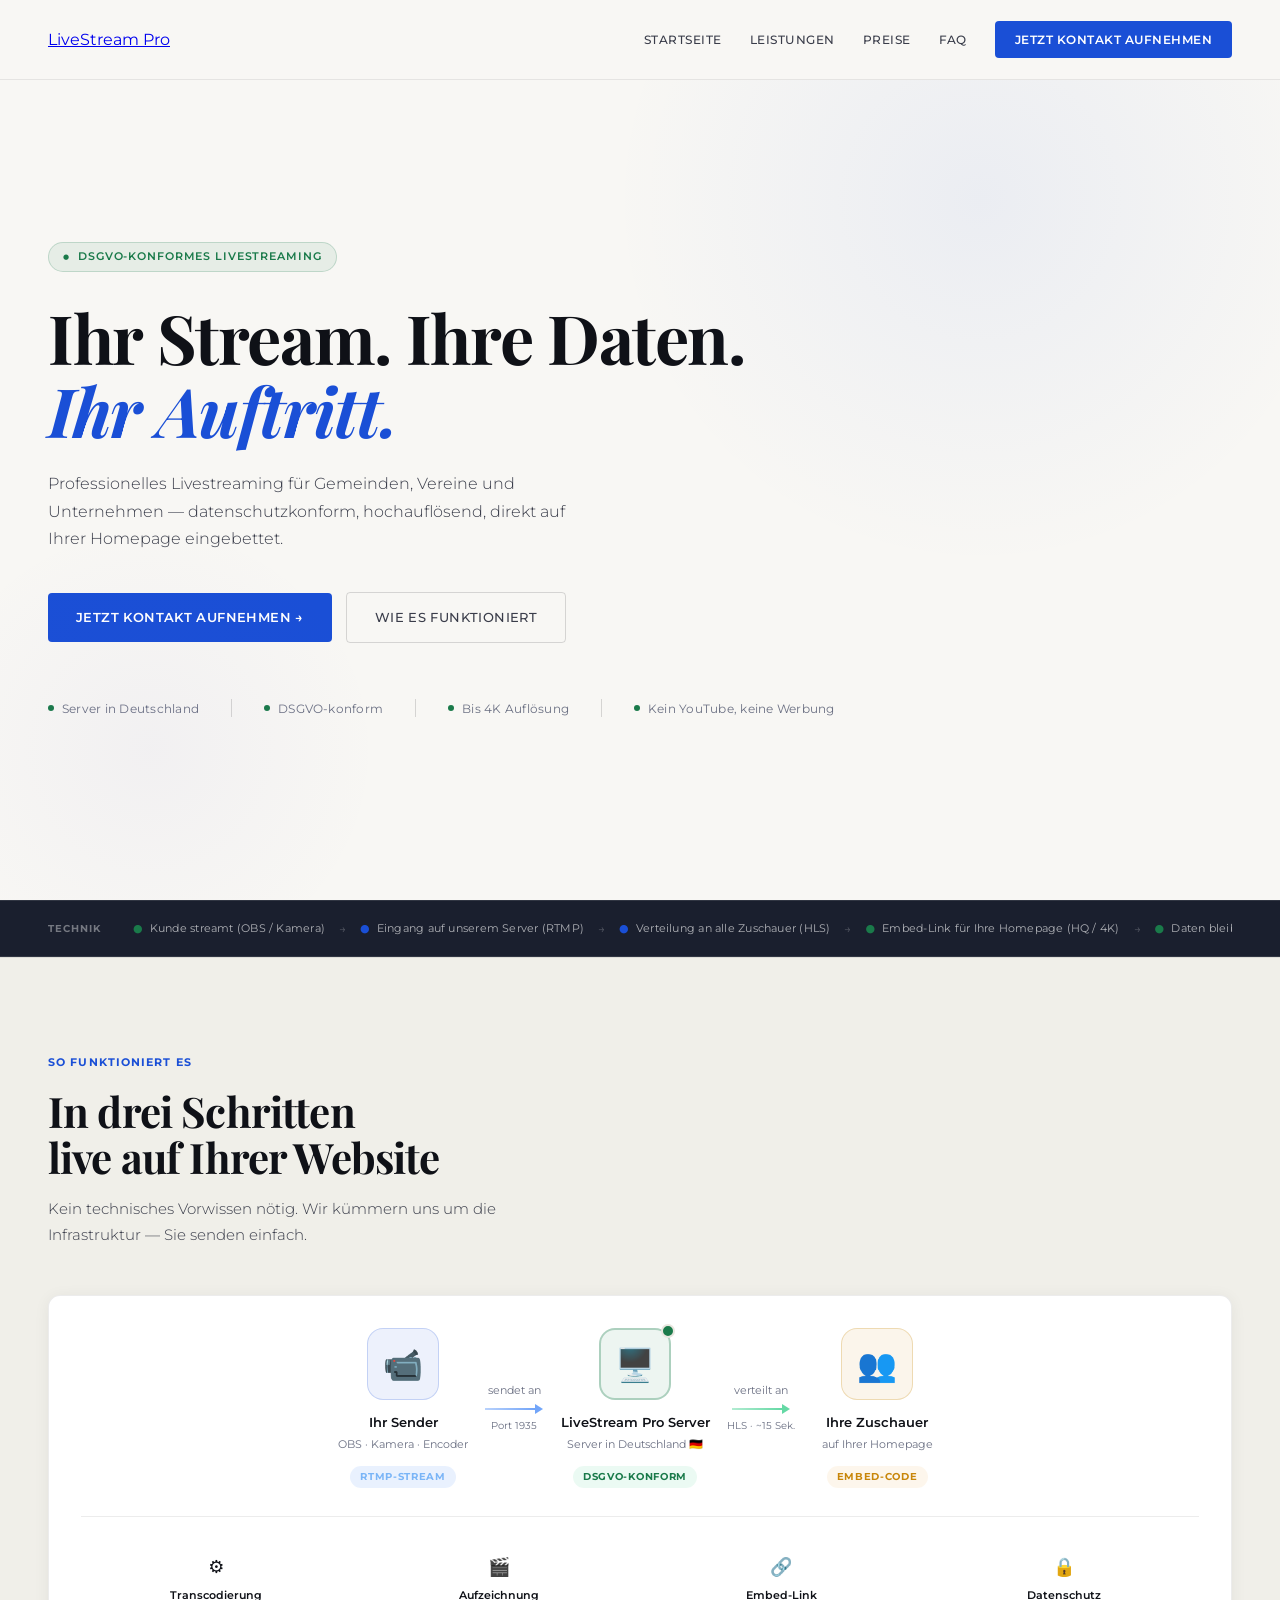
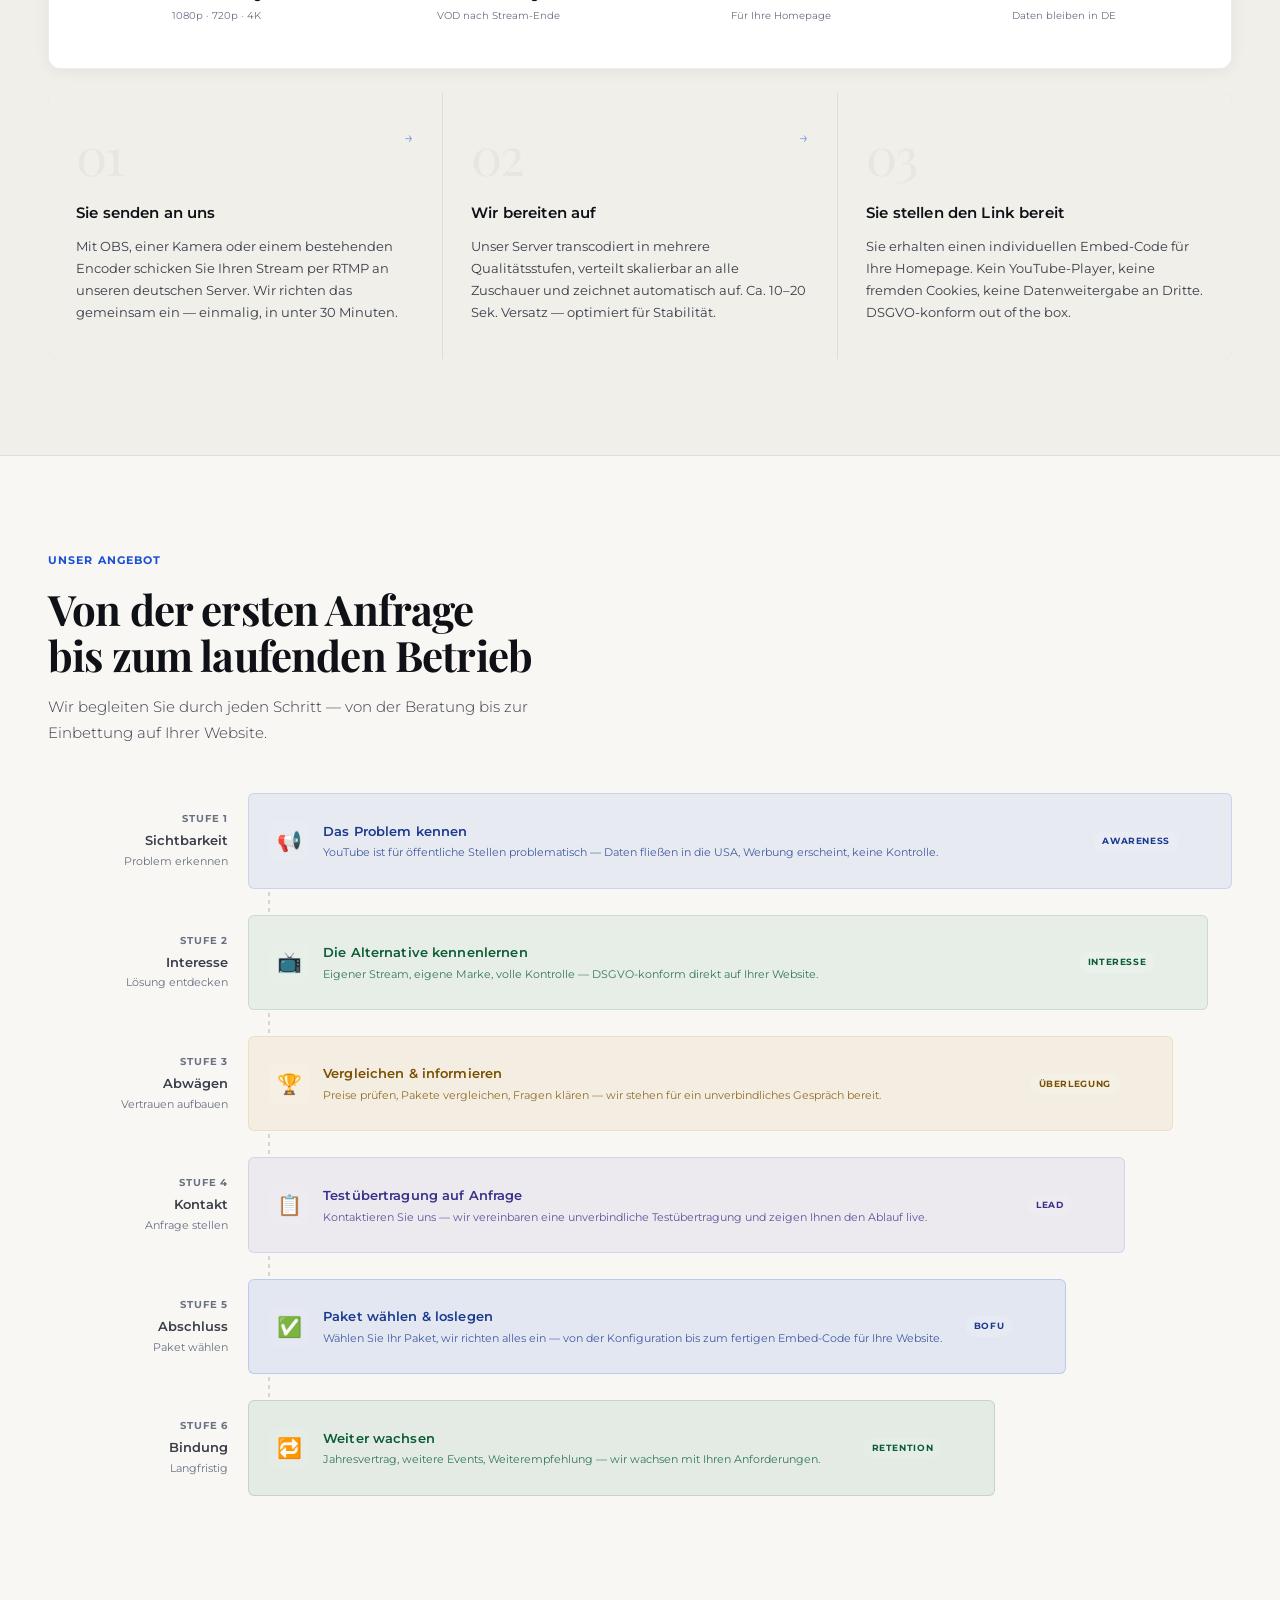
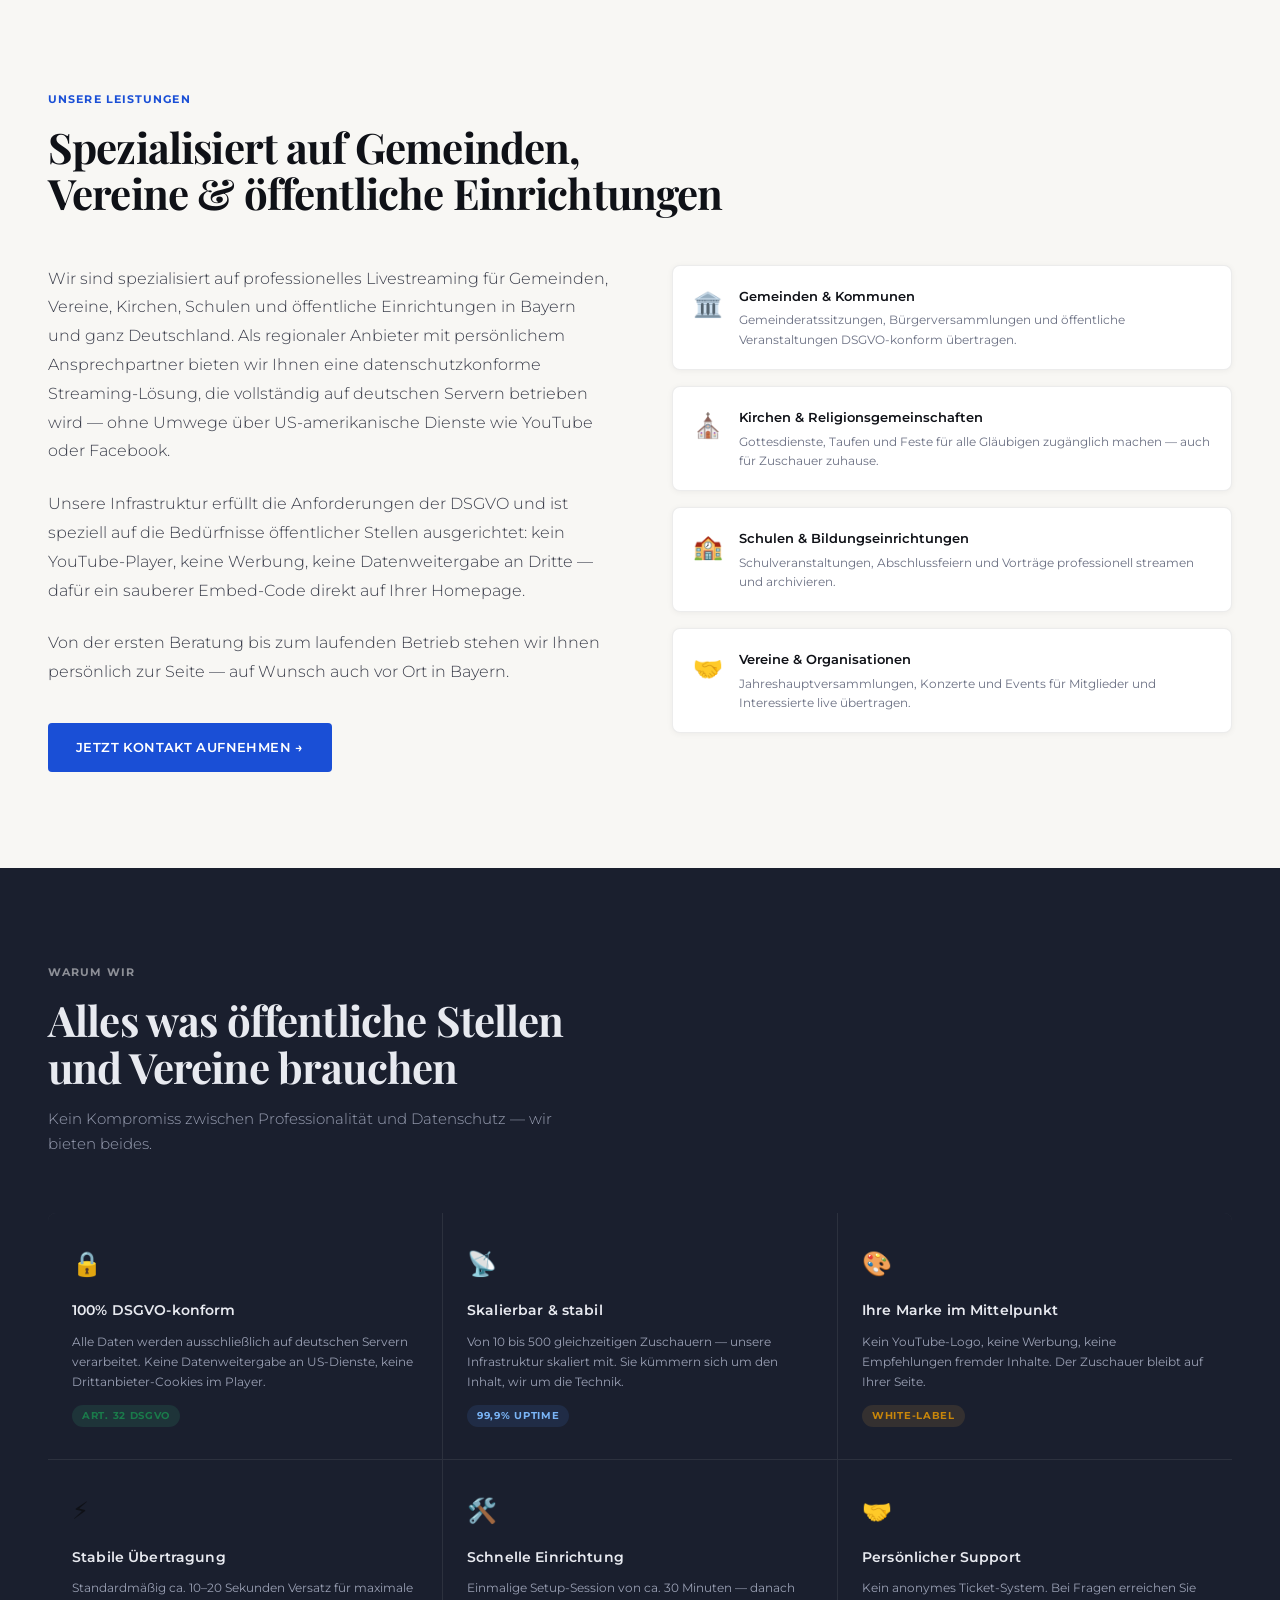
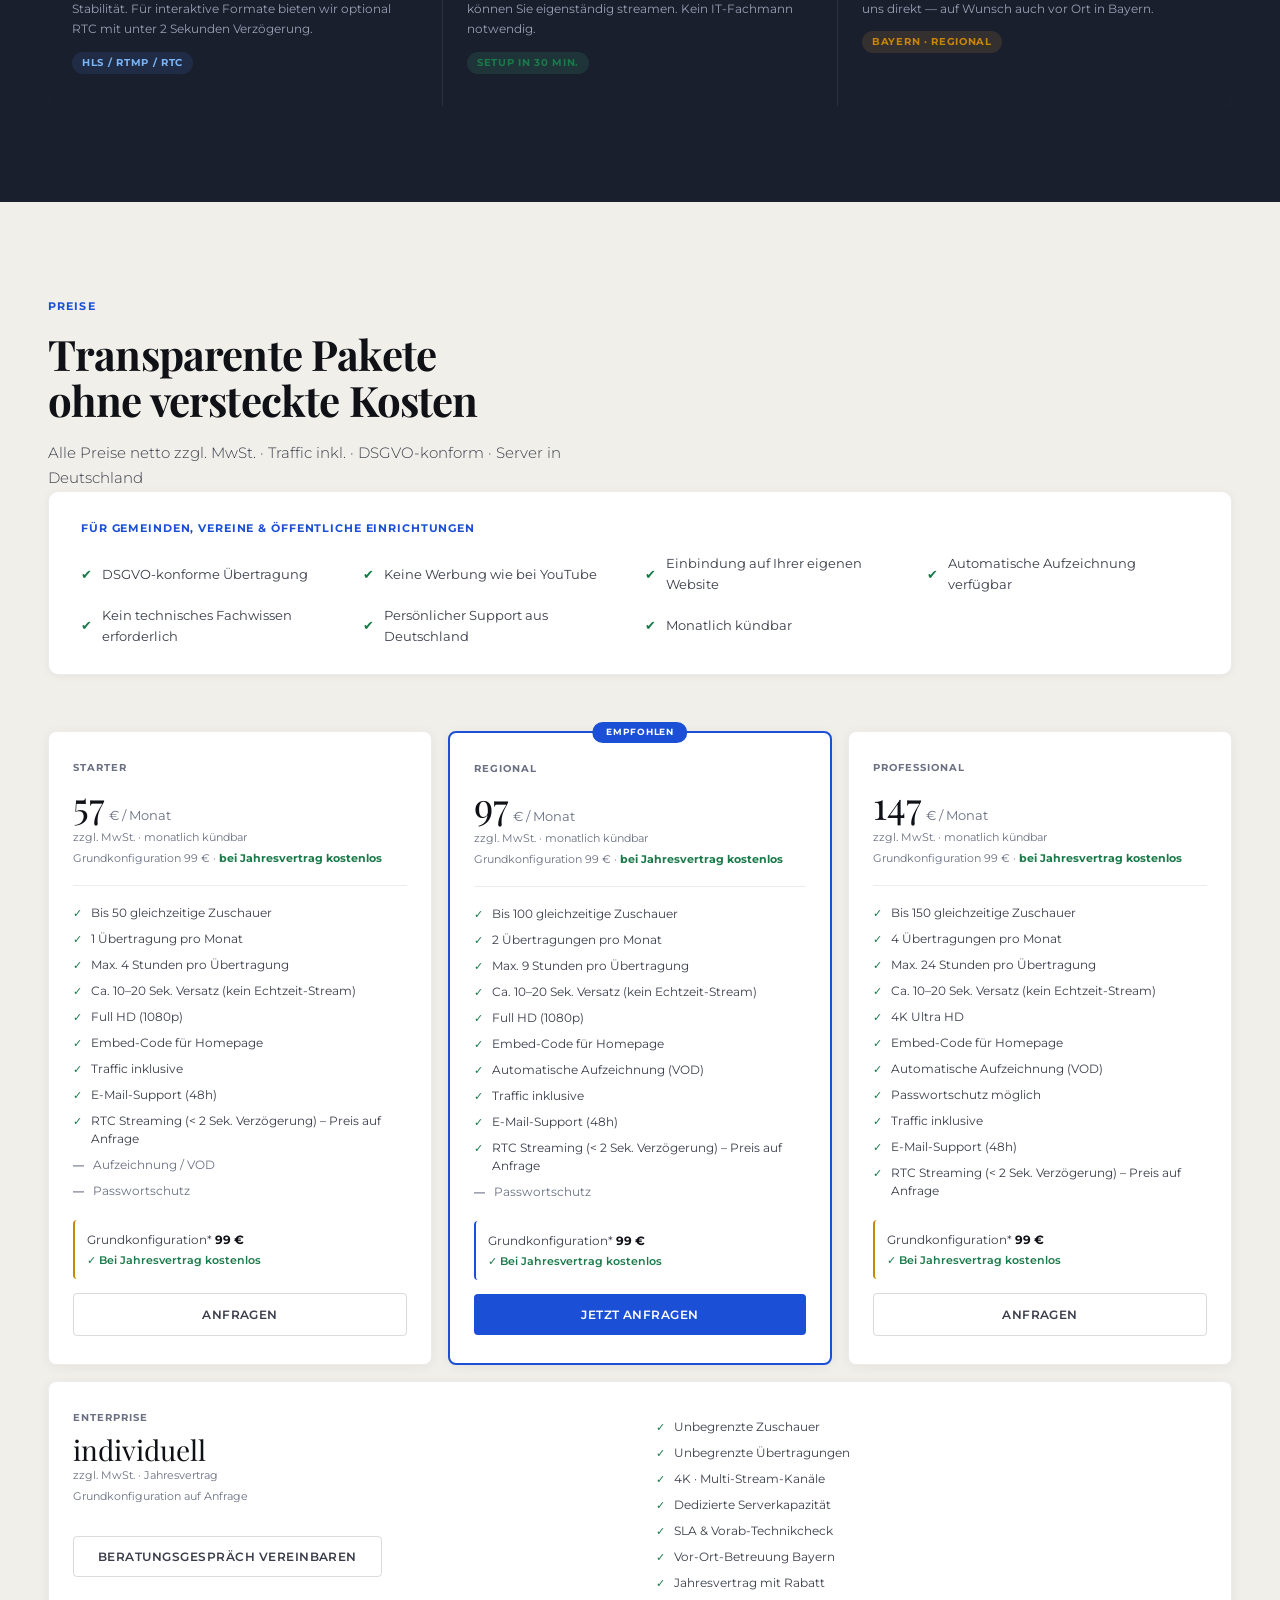
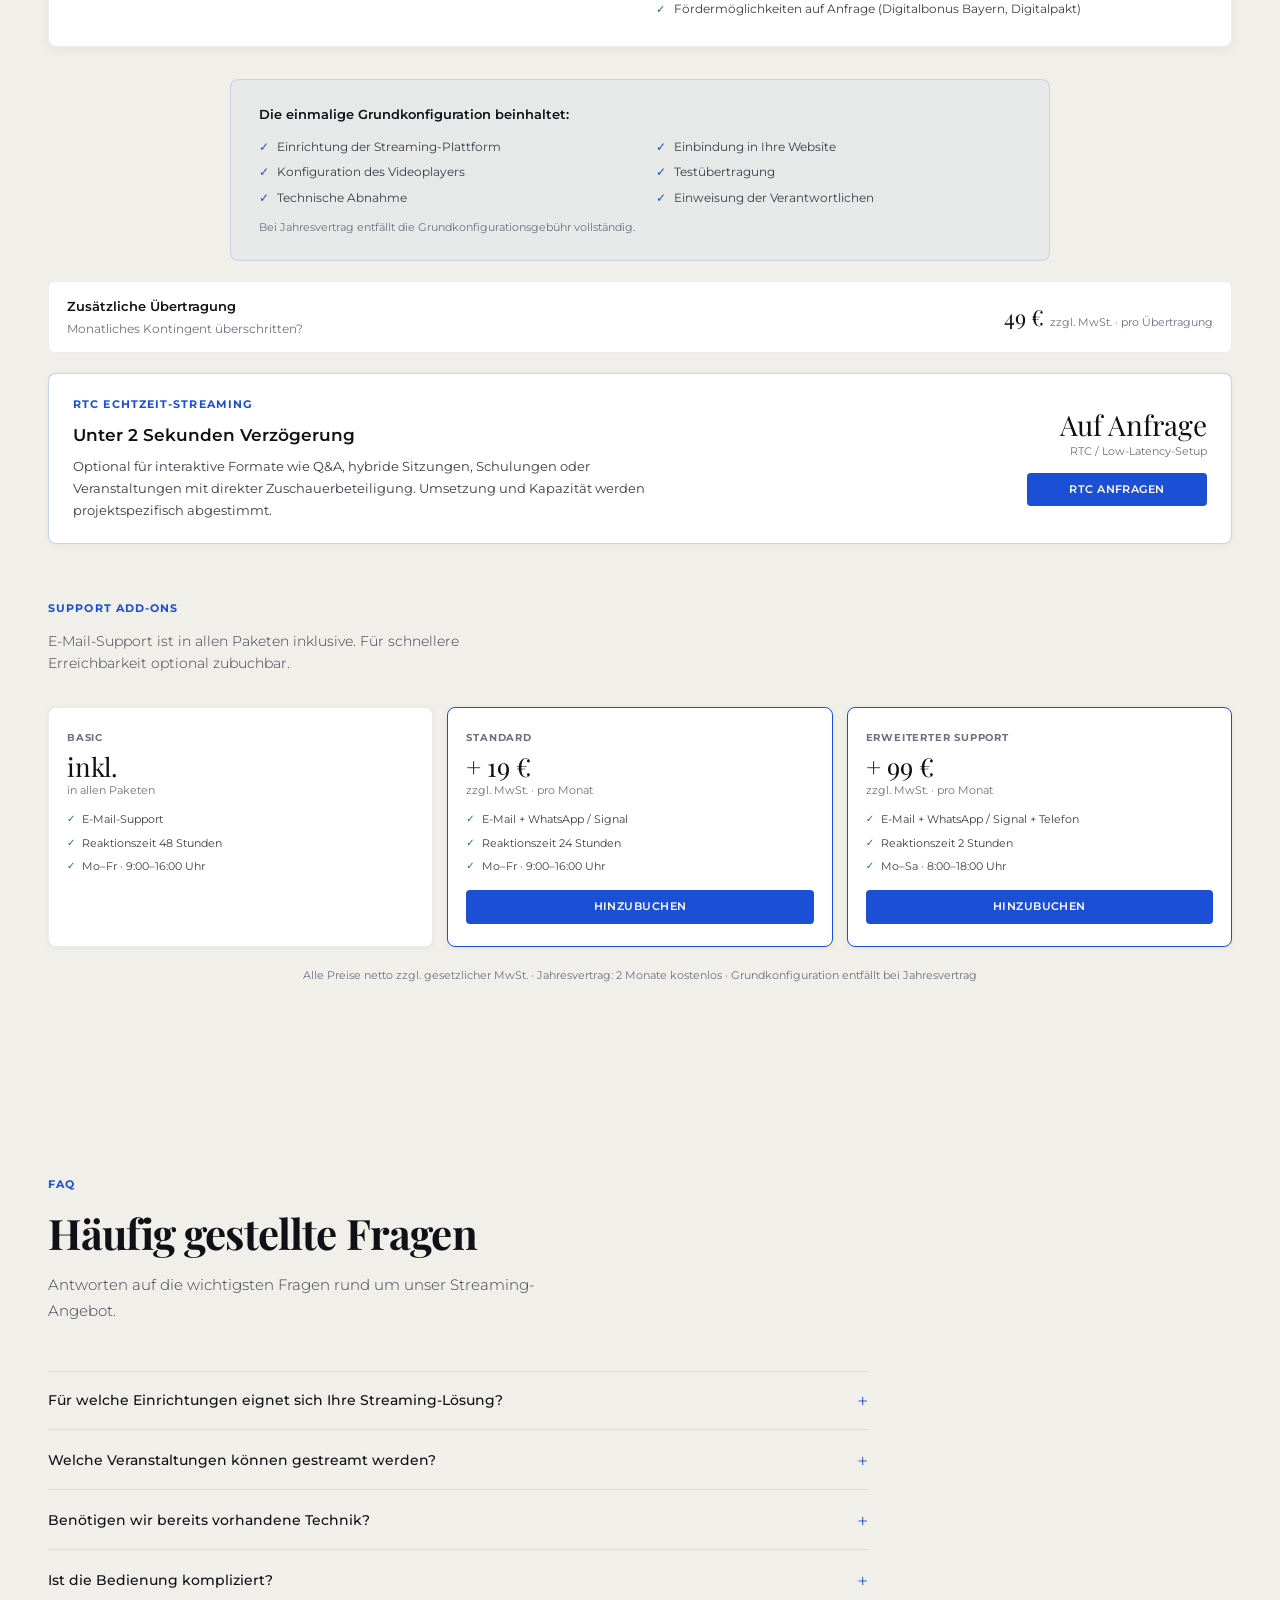
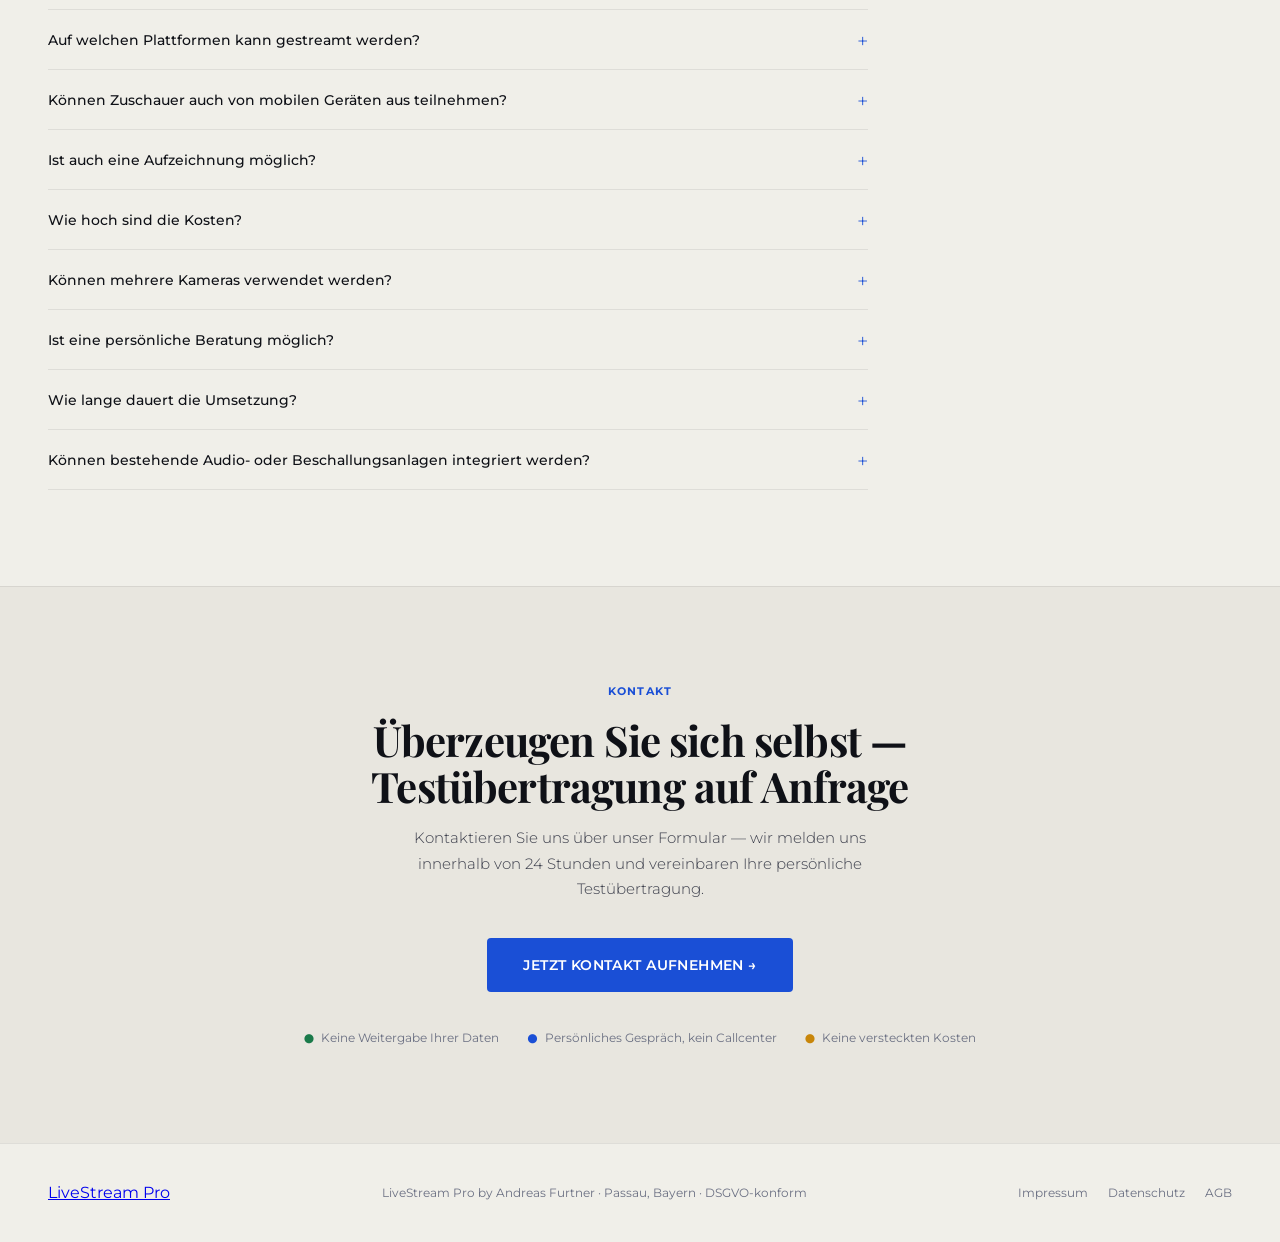
==== index.html @ 665f1d48 "Add merged LiveStream Pro landing page" ====
<!DOCTYPE html>
<html lang="de">
<head>
<meta charset="UTF-8">
<meta name="viewport" content="width=device-width, initial-scale=1.0">
<title>LiveStream Pro — DSGVO-konformes Streaming</title>
<link rel="preconnect" href="https://fonts.googleapis.com">
<link href="https://fonts.googleapis.com/css2?family=Montserrat:wght@300;400;500;600;700&family=Playfair+Display:ital,wght@0,600;1,500&display=swap" rel="stylesheet">
<style>
*, *::before, *::after { box-sizing: border-box; margin: 0; padding: 0; }
html, body { margin: 0; padding: 0; width: 100%; overflow-x: hidden; background: #f8f7f4; }
:root {
  --dark: #f8f7f4;
  --dark2: #f0efe9;
  --dark3: #e8e6df;
  --dark4: #dddbd2;
  --accent: #1a4fd6;
  --accent2: #534AB7;
  --gold: #c8860a;
  --green: #1a7a4a;
  --text: #0f1117;
  --text2: #3a3d4a;
  --text3: #6b7083;
  --border: rgba(15,17,23,.08);
  --border2: rgba(15,17,23,.15);
  --serif: 'Playfair Display', Georgia, serif;
  --sans: 'Montserrat', system-ui, sans-serif;
}
html { scroll-behavior: smooth; }
:target { scroll-margin-top: 160px; }
body { font-family: var(--sans); background: var(--dark); color: var(--text); line-height: 1.6; overflow-x: hidden; }

/* NAV */
nav {
  position: fixed; top: 0; left: 0; right: 0; z-index: 100;
  display: flex; align-items: center; justify-content: space-between;
  padding: 10px 48px;
  background: rgba(248,247,244,.96);
  backdrop-filter: blur(12px);
  border-bottom: 1px solid var(--border);
  min-height: 80px;
}
.logo img { height: 36px; }
.nav-links { display: flex; gap: 28px; align-items: center; }
.nav-links a { font-size: 12px; font-weight: 500; color: var(--text2); text-decoration: none; letter-spacing: .04em; text-transform: uppercase; transition: color .2s; }
.nav-links a:hover { color: var(--text); }
.btn-nav {
  background: var(--accent); color: #fff !important;
  padding: 9px 20px; border-radius: 4px;
  font-size: 12px !important; font-weight: 600 !important;
  letter-spacing: .04em; text-transform: uppercase !important;
  transition: background .2s, transform .15s !important;
}
.btn-nav:hover { background: #3a7ae8 !important; transform: translateY(-1px); }

/* HERO */
.hero {
  min-height: 100vh;
  display: flex; flex-direction: column; justify-content: center;
  padding: 140px 48px 80px;
  position: relative; overflow: hidden;
  background: var(--dark);
}
.hero::before {
  content: '';
  position: absolute; top: -200px; right: -100px;
  width: 800px; height: 800px;
  background: radial-gradient(circle, rgba(26,79,214,.06) 0%, transparent 65%);
  pointer-events: none;
}
.hero::after {
  content: '';
  position: absolute; bottom: -100px; left: -100px;
  width: 500px; height: 500px;
  background: radial-gradient(circle, rgba(83,74,183,.04) 0%, transparent 65%);
  pointer-events: none;
}
.hero-tag {
  display: inline-flex; align-items: center; gap: 8px;
  background: rgba(26,122,74,.08); border: 1px solid rgba(26,122,74,.2);
  color: var(--green); font-size: 11px; font-weight: 600;
  padding: 5px 14px; border-radius: 20px; letter-spacing: .08em;
  text-transform: uppercase; margin-bottom: 28px; width: fit-content;
}
.hero-tag::before { content: '●'; font-size: 7px; animation: blink 2s ease-in-out infinite; }
@keyframes blink { 0%,100%{opacity:1} 50%{opacity:.2} }
h1 {
  font-family: var(--serif);
  font-size: clamp(38px, 5.5vw, 68px);
  line-height: 1.08; letter-spacing: -.02em;
  color: var(--text); max-width: 780px; margin-bottom: 24px;
}
h1 em { font-style: italic; color: var(--accent); }
.hero-sub { font-size: 16px; font-weight: 300; color: var(--text2); max-width: 520px; line-height: 1.7; margin-bottom: 40px; }
.hero-actions { display: flex; gap: 14px; flex-wrap: wrap; align-items: center; }
.btn-primary {
  display: inline-flex; align-items: center; gap: 8px;
  background: var(--accent); color: #fff;
  padding: 14px 28px; border-radius: 4px;
  font-size: 13px; font-weight: 600; text-decoration: none;
  letter-spacing: .03em; text-transform: uppercase;
  transition: background .2s, transform .15s;
}
.btn-primary:hover { background: #3a7ae8; transform: translateY(-2px); }
.btn-ghost {
  display: inline-flex; align-items: center; gap: 8px;
  background: transparent; color: var(--text2);
  padding: 14px 28px; border-radius: 4px;
  font-size: 13px; font-weight: 500; text-decoration: none;
  letter-spacing: .03em; text-transform: uppercase;
  border: 1px solid var(--border2);
  transition: border-color .2s, color .2s;
}
.btn-ghost:hover { border-color: var(--text2); color: var(--text); }
.hero-trust { margin-top: 56px; display: flex; align-items: center; gap: 32px; flex-wrap: wrap; }
.trust-item { display: flex; align-items: center; gap: 8px; font-size: 12px; color: var(--text3); letter-spacing: .02em; }
.trust-dot { width: 6px; height: 6px; border-radius: 50%; background: var(--green); }
.trust-divider { width: 1px; height: 18px; background: var(--border2); }

/* TECH STRIP */
.tech-strip {
  background: #1a1f2e; padding: 18px 48px;
  display: flex; align-items: center; gap: 32px;
  border-top: 1px solid rgba(255,255,255,.1); border-bottom: 1px solid rgba(255,255,255,.1);
  overflow: hidden;
}
.tech-label { font-size: 10px; font-weight: 700; letter-spacing: .1em; text-transform: uppercase; color: rgba(255,255,255,.4); flex-shrink: 0; }
.tech-flow { display: flex; align-items: center; gap: 14px; flex: 1; overflow: hidden; }
.tech-node { display: flex; align-items: center; gap: 7px; flex-shrink: 0; }
.tech-node span { font-size: 11px; color: rgba(255,255,255,.65); white-space: nowrap; letter-spacing: .02em; }
.tech-arr { color: rgba(255,255,255,.25); font-size: 12px; flex-shrink: 0; }
.tech-green { color: var(--green) !important; }

/* SECTIONS */
section { padding: 96px 48px; }
.section-label { font-size: 11px; font-weight: 700; letter-spacing: .1em; text-transform: uppercase; color: var(--accent); margin-bottom: 16px; }
.section-title { font-family: var(--serif); font-size: clamp(26px, 3.5vw, 42px); line-height: 1.1; letter-spacing: -.02em; color: var(--text); margin-bottom: 16px; }
.section-sub { font-size: 15px; font-weight: 300; color: var(--text2); max-width: 520px; line-height: 1.7; }

/* HOW */
.how { background: var(--dark2); border-top: 1px solid var(--border); border-bottom: 1px solid var(--border); }
.how-grid { display: grid; grid-template-columns: repeat(3,1fr); gap: 1px; margin-top: 56px; background: var(--border); border-radius: 8px; overflow: hidden; }
.how-card { background: var(--dark2); padding: 36px 28px; position: relative; transition: background .2s; }
.how-card:hover { background: var(--dark3); }
.how-num { font-family: var(--serif); font-size: 52px; line-height: 1; color: var(--dark3); letter-spacing: -.04em; margin-bottom: 20px; user-select: none; }
.how-card h3 { font-size: 15px; font-weight: 600; margin-bottom: 10px; color: var(--text); letter-spacing: .01em; }
.how-card p { font-size: 13px; color: var(--text2); line-height: 1.7; }
.how-arrow { position: absolute; top: 32px; right: 28px; font-size: 16px; color: var(--accent); opacity: .5; }

/* FUNNEL */
.funnel-stage { display: flex; gap: 0; margin-bottom: 3px; opacity: 0; transform: translateX(-20px); transition: opacity .5s ease, transform .5s ease; }
.funnel-stage.visible { opacity: 1; transform: translateX(0); }
.stage-meta { flex: 0 0 200px; padding: 18px 20px 18px 0; display: flex; flex-direction: column; justify-content: center; align-items: flex-end; text-align: right; }
.stage-num-label { font-size: 10px; font-weight: 700; letter-spacing: .08em; text-transform: uppercase; color: var(--text3); margin-bottom: 3px; }
.stage-name { font-size: 13px; font-weight: 600; color: var(--text2); margin-bottom: 2px; }
.stage-hint { font-size: 11px; color: var(--text3); }
.stage-body { flex: 1; border-radius: 6px; padding: 18px 20px; display: flex; align-items: center; gap: 14px; cursor: pointer; transition: filter .15s, transform .15s; position: relative; overflow: hidden; border: 1px solid transparent; }
.stage-body:hover { filter: brightness(1.1); transform: translateX(3px); }
.stage-body::after { content: '→'; position: absolute; right: 18px; top: 50%; transform: translateY(-50%); font-size: 14px; opacity: 0; transition: opacity .2s, right .2s; }
.stage-body:hover::after { opacity: 1; right: 14px; }
.stage-ico { font-size: 20px; flex-shrink: 0; width: 40px; height: 40px; display: flex; align-items: center; justify-content: center; border-radius: 8px; background: rgba(255,255,255,.06); }
.stage-content { flex: 1; }
.stage-content h4 { font-size: 13px; font-weight: 600; margin-bottom: 3px; letter-spacing: .01em; }
.stage-content p { font-size: 11px; line-height: 1.55; opacity: .8; }
.stage-pill { font-size: 9px; font-weight: 700; letter-spacing: .07em; text-transform: uppercase; padding: 3px 9px; border-radius: 20px; background: rgba(255,255,255,.1); white-space: nowrap; flex-shrink: 0; margin-right: 32px; }
.s-awareness .stage-body { background: rgba(26,79,214,.07); color: #1a3a8f; border-color: rgba(26,79,214,.15); }
.s-interest   .stage-body { background: rgba(26,122,74,.07); color: #0a5c35; border-color: rgba(26,122,74,.15); }
.s-consider   .stage-body { background: rgba(200,134,10,.07); color: #7a4f00; border-color: rgba(200,134,10,.15); }
.s-lead       .stage-body { background: rgba(83,74,183,.07); color: #3a3089; border-color: rgba(83,74,183,.15); }
.s-close      .stage-body { background: rgba(26,79,214,.09); color: #1a3a8f; border-color: rgba(26,79,214,.2); }
.s-retain     .stage-body { background: rgba(26,122,74,.09); color: #0a5c35; border-color: rgba(26,122,74,.18); }
.s-interest .stage-body { margin-right: 2%; }
.s-consider .stage-body { margin-right: 5%; }
.s-lead     .stage-body { margin-right: 9%; }
.s-close    .stage-body { margin-right: 14%; }
.s-retain   .stage-body { margin-right: 20%; }
.connector-row { display: flex; margin-bottom: 3px; }
.connector-spacer { flex: 0 0 200px; }
.connector-line2 { flex: 1; display: flex; padding-left: 20px; }
.dashed-vert { width: 2px; height: 20px; background: repeating-linear-gradient(to bottom, var(--border2) 0, var(--border2) 4px, transparent 4px, transparent 8px); }

/* BENEFITS */
.benefits { background: #1a1f2e; }
.benefits-grid { display: grid; grid-template-columns: repeat(3,1fr); gap: 1px; margin-top: 56px; background: rgba(255,255,255,.08); border-radius: 8px; overflow: hidden; }
.benefit-card { background: #1a1f2e; padding: 32px 24px; transition: background .2s; }
.benefit-card:hover { background: #252a3a; }
.benefit-icon { font-size: 24px; margin-bottom: 16px; }
.benefit-card h3 { font-size: 14px; font-weight: 600; color: #e8eaf0; margin-bottom: 10px; letter-spacing: .01em; }
.benefit-card p { font-size: 12px; color: #9aa0b4; line-height: 1.7; }
.benefit-badge { display: inline-block; margin-top: 12px; font-size: 10px; font-weight: 700; letter-spacing: .07em; text-transform: uppercase; padding: 3px 10px; border-radius: 20px; }
.badge-green { background: rgba(62,207,142,.12); color: var(--green); }
.badge-blue  { background: rgba(79,142,247,.12); color: #7ab5f7; }
.badge-gold  { background: rgba(232,169,69,.12); color: var(--gold); }

/* PRICING */
.pricing-grid { display: grid; grid-template-columns: repeat(3,1fr); gap: 16px; margin-top: 56px; align-items: start; }
.price-card { border: 1px solid var(--border); border-radius: 8px; padding: 28px 24px; background: #fff; position: relative; transition: transform .2s, border-color .2s; box-shadow: 0 2px 12px rgba(0,0,0,.06); }
.price-card:hover { transform: translateY(-3px); border-color: rgba(255,255,255,.2); }
.price-card.featured { border-color: var(--accent); border-width: 2px; }
.featured-label { position: absolute; top: -11px; left: 50%; transform: translateX(-50%); background: var(--accent); color: #fff; font-size: 9px; font-weight: 700; letter-spacing: .08em; text-transform: uppercase; padding: 3px 14px; border-radius: 20px; white-space: nowrap; }
.price-tier { font-size: 10px; font-weight: 700; letter-spacing: .1em; text-transform: uppercase; color: var(--text3); margin-bottom: 10px; }
.price-tag { display: flex; align-items: baseline; gap: 5px; margin-bottom: 3px; }
.price-tag .amount { font-family: var(--serif); font-size: 38px; line-height: 1; color: var(--text); }
.price-tag .period { font-size: 13px; color: var(--text3); }
.price-netto { font-size: 11px; color: var(--text3); margin-bottom: 3px; }
.price-setup { font-size: 11px; color: var(--text3); margin-bottom: 18px; }
.price-setup strong { color: var(--green); }
.price-divider { height: 1px; background: var(--border); margin-bottom: 18px; }
.price-features { list-style: none; display: flex; flex-direction: column; gap: 8px; margin-bottom: 20px; }
.price-features li { display: flex; align-items: flex-start; gap: 9px; font-size: 12px; color: var(--text2); line-height: 1.5; }
.price-features li::before { content: '✓'; color: var(--green); font-weight: 700; flex-shrink: 0; margin-top: 1px; font-size: 11px; }
.price-features li.no { color: var(--text3); }
.price-features li.no::before { content: '—'; color: var(--text3); }
.setup-box { margin: 0 0 14px; padding: 10px 12px; background: rgba(255,255,255,.03); border-radius: 4px; border-left: 2px solid var(--gold); }
.setup-price { font-size: 12px; color: var(--text2); }
.setup-price strong { color: var(--text); }
.setup-offer { font-size: 11px; color: var(--green); font-weight: 600; margin-top: 2px; }
.featured .setup-box { border-left-color: var(--accent); }
.price-btn { display: block; text-align: center; padding: 11px; border-radius: 4px; font-size: 12px; font-weight: 600; text-decoration: none; letter-spacing: .04em; text-transform: uppercase; transition: all .2s; }
.price-btn-outline { border: 1px solid var(--border2); color: var(--text2); }
.price-btn-outline:hover { border-color: var(--text2); color: var(--text); }
.price-btn-filled { background: var(--accent); color: #fff; }
.price-btn-filled:hover { background: #3a7ae8; transform: translateY(-1px); }
.price-note { font-size: 11px; color: var(--text3); margin-top: 20px; text-align: center; }

/* ADD-ONS */
.add-on-grid { display: grid; grid-template-columns: repeat(3,1fr); gap: 14px; margin-top: 32px; }
.add-on-card { border: 1px solid var(--border); border-radius: 8px; padding: 22px 18px; background: #fff; box-shadow: 0 1px 6px rgba(0,0,0,.05); }
.add-on-card.highlight { border-color: var(--accent); }
.add-on-tier { font-size: 10px; font-weight: 700; letter-spacing: .08em; text-transform: uppercase; color: var(--text3); margin-bottom: 8px; }
.add-on-price { font-family: var(--serif); font-size: 26px; line-height: 1; color: var(--text); margin-bottom: 2px; }
.add-on-netto { font-size: 11px; color: var(--text3); margin-bottom: 12px; }
.add-on-features { list-style: none; display: flex; flex-direction: column; gap: 6px; margin-bottom: 14px; }
.add-on-features li { font-size: 11px; color: var(--text2); display: flex; align-items: flex-start; gap: 7px; }
.add-on-features li::before { content: '✓'; color: var(--green); font-weight: 700; flex-shrink: 0; font-size: 10px; }

/* ZUSATZTAG */
.extra-day { margin-top: 20px; padding: 14px 18px; background: #fff; border-radius: 6px; border: 1px solid var(--border); display: flex; align-items: center; justify-content: space-between; flex-wrap: wrap; gap: 10px; }
.extra-day-label { font-size: 13px; font-weight: 600; color: var(--text); }
.extra-day-sub { font-size: 12px; color: var(--text3); margin-top: 2px; }
.extra-day-price { font-family: var(--serif); font-size: 22px; color: var(--text); }
.extra-day-period { font-size: 11px; color: var(--text3); }

/* CTA */
.cta-section { background: var(--dark3); text-align: center; border-top: 1px solid var(--border); }
.cta-section .section-title { margin: 0 auto 16px; }
.cta-section .section-sub { margin: 0 auto 36px; text-align: center; }
.cta-btn-wrap { display: flex; justify-content: center; }
.cta-trust { margin-top: 36px; display: flex; gap: 28px; justify-content: center; flex-wrap: wrap; }
.cta-trust-item { display: flex; align-items: center; gap: 7px; font-size: 12px; color: var(--text3); }

/* FOOTER */
footer { padding: 36px 48px; border-top: 1px solid var(--border); background: var(--dark2); display: flex; align-items: center; justify-content: space-between; flex-wrap: wrap; gap: 16px; }
.footer-logo img { height: 28px; opacity: .7; }
.footer-center { font-size: 12px; color: var(--text3); text-align: center; }
.footer-links { display: flex; gap: 20px; }
.footer-links a { font-size: 12px; color: var(--text3); text-decoration: none; transition: color .2s; }
.footer-links a:hover { color: var(--text); }

/* ANIMATIONS */
.fade-up { opacity: 0; transform: translateY(24px); transition: opacity .6s ease, transform .6s ease; }
.fade-up.visible { opacity: 1; transform: translateY(0); }

@media (max-width: 768px) {
  nav { padding: 14px 20px; }
  .nav-links { display: none; }
  section { padding: 64px 20px; }
  h1 { font-size: 34px; }
  .how-grid, .benefits-grid, .pricing-grid, .add-on-grid { grid-template-columns: 1fr; }
  .hero { padding: 100px 20px 60px; }
  .tech-strip { padding: 14px 20px; }
  footer { padding: 28px 20px; flex-direction: column; text-align: center; }
  .stage-meta { flex: 0 0 110px; }
}
  .faq-item { border-bottom: 1px solid var(--border); }
  .faq-item:first-child { border-top: 1px solid var(--border); }
  .faq-q { width: 100%; background: none; border: none; padding: 18px 0; display: flex; align-items: center; justify-content: space-between; gap: 16px; cursor: pointer; text-align: left; font-family: var(--sans); }
  .faq-q span:first-child { font-size: 14px; font-weight: 500; color: var(--text); line-height: 1.5; }
  .faq-icon { font-size: 20px; color: var(--accent); flex-shrink: 0; font-weight: 300; transition: transform .25s; line-height: 1; }
  .faq-item.open .faq-icon { transform: rotate(45deg); }
  .faq-a { font-size: 13px; color: var(--text2); line-height: 1.7; padding: 0 0 18px 0; display: none; max-width: 680px; }
  .faq-item.open .faq-a { display: block; }
  .faq-q:hover span:first-child { color: var(--accent); }
</style>
</head>
<body>

<!-- NAV -->
<div id="top"></div>
<nav>
  <a href="#top" class="logo">LiveStream Pro</a>
  <div class="nav-links">
    <a href="#top">Startseite</a>
    <a href="#leistungen">Leistungen</a>
    <a href="#pricing" onclick="event.preventDefault(); var el=document.getElementById('pricing'); window.scrollTo({top:el.getBoundingClientRect().top+window.pageYOffset-170,behavior:'smooth'});">Preise</a>
    <a href="#faq">FAQ</a>
    <a href="https://it-beratung.info/livestreampro/kontakt-536611-957752" class="btn-nav">Jetzt Kontakt aufnehmen</a>
  </div>
</nav>

<!-- HERO -->
<section class="hero">
  <div class="hero-tag">DSGVO-konformes Livestreaming</div>
  <h1>Ihr Stream. Ihre Daten.<br><em>Ihr Auftritt.</em></h1>
  <p class="hero-sub">Professionelles Livestreaming für Gemeinden, Vereine und Unternehmen — datenschutzkonform, hochauflösend, direkt auf Ihrer Homepage eingebettet.</p>
  <div class="hero-actions">
    <a href="https://it-beratung.info/livestreampro/kontakt-536611-957752" class="btn-primary">Jetzt Kontakt aufnehmen →</a>
    <a href="#how" class="btn-ghost" onclick="event.preventDefault(); var el=document.getElementById('how'); var top=el.getBoundingClientRect().top+window.pageYOffset-170; window.scrollTo({top:top,behavior:'smooth'});">Wie es funktioniert</a>
  </div>
  <div class="hero-trust">
    <div class="trust-item"><div class="trust-dot"></div><span>Server in Deutschland</span></div>
    <div class="trust-divider"></div>
    <div class="trust-item"><div class="trust-dot"></div><span>DSGVO-konform</span></div>
    <div class="trust-divider"></div>
    <div class="trust-item"><div class="trust-dot"></div><span>Bis 4K Auflösung</span></div>
    <div class="trust-divider"></div>
    <div class="trust-item"><div class="trust-dot"></div><span>Kein YouTube, keine Werbung</span></div>
  </div>
</section>

<!-- TECH STRIP -->
<div class="tech-strip">
  <span class="tech-label">Technik</span>
  <div class="tech-flow">
    <div class="tech-node"><span class="tech-green">●</span><span>Kunde streamt (OBS / Kamera)</span></div>
    <span class="tech-arr">→</span>
    <div class="tech-node"><span style="color:var(--accent)">●</span><span>Eingang auf unserem Server (RTMP)</span></div>
    <span class="tech-arr">→</span>
    <div class="tech-node"><span style="color:var(--accent)">●</span><span>Verteilung an alle Zuschauer (HLS)</span></div>
    <span class="tech-arr">→</span>
    <div class="tech-node"><span class="tech-green">●</span><span>Embed-Link für Ihre Homepage (HQ / 4K)</span></div>
    <span class="tech-arr">→</span>
    <div class="tech-node"><span class="tech-green">●</span><span>Daten bleiben in der EU ✓</span></div>
  </div>
</div>

<!-- HOW -->
<section class="how" id="how">
  <p class="section-label">So funktioniert es</p>
  <h2 class="section-title">In drei Schritten<br>live auf Ihrer Website</h2>
  <p class="section-sub">Kein technisches Vorwissen nötig. Wir kümmern uns um die Infrastruktur — Sie senden einfach.</p>

  <!-- SCHAUBILD -->
  <div class="fade-up" style="margin-top:48px; padding:32px; background:#fff; border-radius:12px; border:1px solid var(--border); box-shadow:0 2px 16px rgba(0,0,0,.06);">
    <div style="display:flex; align-items:center; justify-content:center; gap:0; flex-wrap:wrap;">

      <!-- KUNDE -->
      <div style="display:flex; flex-direction:column; align-items:center; gap:12px; min-width:140px;">
        <div style="width:72px; height:72px; background:rgba(26,79,214,.08); border:1px solid rgba(26,79,214,.2); border-radius:16px; display:flex; align-items:center; justify-content:center; font-size:32px;">📹</div>
        <div style="text-align:center;">
          <div style="font-size:13px; font-weight:600; color:var(--text); margin-bottom:3px;">Ihr Sender</div>
          <div style="font-size:11px; color:var(--text3);">OBS · Kamera · Encoder</div>
        </div>
        <div style="font-size:10px; font-weight:700; letter-spacing:.07em; text-transform:uppercase; padding:3px 10px; border-radius:20px; background:rgba(79,142,247,.12); color:#7ab5f7;">RTMP-Stream</div>
      </div>

      <!-- PFEIL 1 -->
      <div style="display:flex; flex-direction:column; align-items:center; gap:4px; padding:0 12px; min-width:80px;">
        <div style="font-size:11px; color:var(--text3); white-space:nowrap;">sendet an</div>
        <div style="display:flex; align-items:center; gap:0;">
          <div style="height:2px; width:50px; background:linear-gradient(to right, rgba(79,142,247,.4), rgba(79,142,247,.8));"></div>
          <div style="width:0; height:0; border-top:5px solid transparent; border-bottom:5px solid transparent; border-left:8px solid rgba(79,142,247,.8);"></div>
        </div>
        <div style="font-size:10px; color:var(--text3);">Port 1935</div>
      </div>

      <!-- UNSER SERVER -->
      <div style="display:flex; flex-direction:column; align-items:center; gap:12px; min-width:160px;">
        <div style="width:72px; height:72px; background:rgba(26,122,74,.08); border:2px solid rgba(26,122,74,.3); border-radius:16px; display:flex; align-items:center; justify-content:center; font-size:32px; position:relative;">
          🖥️
          <div style="position:absolute; top:-6px; right:-6px; width:14px; height:14px; background:var(--green); border-radius:50%; border:2px solid var(--dark3);"></div>
        </div>
        <div style="text-align:center;">
          <div style="font-size:13px; font-weight:600; color:var(--text); margin-bottom:3px;">LiveStream Pro Server</div>
          <div style="font-size:11px; color:var(--text3);">Server in Deutschland 🇩🇪</div>
        </div>
        <div style="font-size:10px; font-weight:700; letter-spacing:.07em; text-transform:uppercase; padding:3px 10px; border-radius:20px; background:rgba(62,207,142,.1); color:var(--green);">DSGVO-konform</div>
      </div>

      <!-- PFEIL 2 -->
      <div style="display:flex; flex-direction:column; align-items:center; gap:4px; padding:0 12px; min-width:80px;">
        <div style="font-size:11px; color:var(--text3); white-space:nowrap;">verteilt an</div>
        <div style="display:flex; align-items:center; gap:0;">
          <div style="height:2px; width:50px; background:linear-gradient(to right, rgba(62,207,142,.4), rgba(62,207,142,.8));"></div>
          <div style="width:0; height:0; border-top:5px solid transparent; border-bottom:5px solid transparent; border-left:8px solid rgba(62,207,142,.8);"></div>
        </div>
        <div style="font-size:10px; color:var(--text3);">HLS · ~15 Sek.</div>
      </div>

      <!-- ZUSCHAUER -->
      <div style="display:flex; flex-direction:column; align-items:center; gap:12px; min-width:140px;">
        <div style="width:72px; height:72px; background:rgba(200,134,10,.08); border:1px solid rgba(200,134,10,.25); border-radius:16px; display:flex; align-items:center; justify-content:center; font-size:32px;">👥</div>
        <div style="text-align:center;">
          <div style="font-size:13px; font-weight:600; color:var(--text); margin-bottom:3px;">Ihre Zuschauer</div>
          <div style="font-size:11px; color:var(--text3);">auf Ihrer Homepage</div>
        </div>
        <div style="font-size:10px; font-weight:700; letter-spacing:.07em; text-transform:uppercase; padding:3px 10px; border-radius:20px; background:rgba(232,169,69,.1); color:var(--gold);">Embed-Code</div>
      </div>

    </div>

    <!-- UNTERE ZEILE: Was wir aufbereiten -->
    <div style="margin-top:28px; padding-top:24px; border-top:1px solid var(--border); display:grid; grid-template-columns:repeat(4,1fr); gap:12px;">
      <div style="text-align:center; padding:12px;">
        <div style="font-size:18px; margin-bottom:6px;">⚙️</div>
        <div style="font-size:11px; font-weight:600; color:var(--text); margin-bottom:3px;">Transcodierung</div>
        <div style="font-size:10px; color:var(--text3);">1080p · 720p · 4K</div>
      </div>
      <div style="text-align:center; padding:12px;">
        <div style="font-size:18px; margin-bottom:6px;">🎬</div>
        <div style="font-size:11px; font-weight:600; color:var(--text); margin-bottom:3px;">Aufzeichnung</div>
        <div style="font-size:10px; color:var(--text3);">VOD nach Stream-Ende</div>
      </div>
      <div style="text-align:center; padding:12px;">
        <div style="font-size:18px; margin-bottom:6px;">🔗</div>
        <div style="font-size:11px; font-weight:600; color:var(--text); margin-bottom:3px;">Embed-Link</div>
        <div style="font-size:10px; color:var(--text3);">Für Ihre Homepage</div>
      </div>
      <div style="text-align:center; padding:12px;">
        <div style="font-size:18px; margin-bottom:6px;">🔒</div>
        <div style="font-size:11px; font-weight:600; color:var(--text); margin-bottom:3px;">Datenschutz</div>
        <div style="font-size:10px; color:var(--text3);">Daten bleiben in DE</div>
      </div>
    </div>
  </div>

  <!-- 3 SCHRITTE -->
  <div class="how-grid fade-up" style="margin-top:24px;">
    <div class="how-card">
      <div class="how-num">01</div>
      <div class="how-arrow">→</div>
      <h3>Sie senden an uns</h3>
      <p>Mit OBS, einer Kamera oder einem bestehenden Encoder schicken Sie Ihren Stream per RTMP an unseren deutschen Server. Wir richten das gemeinsam ein — einmalig, in unter 30 Minuten.</p>
    </div>
    <div class="how-card">
      <div class="how-num">02</div>
      <div class="how-arrow">→</div>
      <h3>Wir bereiten auf</h3>
      <p>Unser Server transcodiert in mehrere Qualitätsstufen, verteilt skalierbar an alle Zuschauer und zeichnet automatisch auf. Ca. 10–20 Sek. Versatz — optimiert für Stabilität.</p>
    </div>
    <div class="how-card">
      <div class="how-num">03</div>
      <h3>Sie stellen den Link bereit</h3>
      <p>Sie erhalten einen individuellen Embed-Code für Ihre Homepage. Kein YouTube-Player, keine fremden Cookies, keine Datenweitergabe an Dritte. DSGVO-konform out of the box.</p>
    </div>
  </div>
</section>

<!-- FUNNEL -->
<section style="background: var(--dark);" id="funnel">
  <p class="section-label">Unser Angebot</p>
  <h2 class="section-title">Von der ersten Anfrage<br>bis zum laufenden Betrieb</h2>
  <p class="section-sub">Wir begleiten Sie durch jeden Schritt — von der Beratung bis zur Einbettung auf Ihrer Website.</p>

  <div style="margin-top:48px;" id="funnelWrap">
    <div class="funnel-stage s-awareness">
      <div class="stage-meta"><span class="stage-num-label">Stufe 1</span><span class="stage-name">Sichtbarkeit</span><span class="stage-hint">Problem erkennen</span></div>
      <div class="stage-body" onclick="location.href='https://it-beratung.info/livestreampro/kontakt-536611-957752'">
        <div class="stage-ico">📢</div>
        <div class="stage-content"><h4>Das Problem kennen</h4><p>YouTube ist für öffentliche Stellen problematisch — Daten fließen in die USA, Werbung erscheint, keine Kontrolle.</p></div>
        <span class="stage-pill">Awareness</span>
      </div>
    </div>
    <div class="connector-row"><div class="connector-spacer"></div><div class="connector-line2"><div class="dashed-vert"></div></div></div>
    <div class="funnel-stage s-interest">
      <div class="stage-meta"><span class="stage-num-label">Stufe 2</span><span class="stage-name">Interesse</span><span class="stage-hint">Lösung entdecken</span></div>
      <div class="stage-body" onclick="location.href='https://it-beratung.info/livestreampro/kontakt-536611-957752'">
        <div class="stage-ico">📺</div>
        <div class="stage-content"><h4>Die Alternative kennenlernen</h4><p>Eigener Stream, eigene Marke, volle Kontrolle — DSGVO-konform direkt auf Ihrer Website.</p></div>
        <span class="stage-pill">Interesse</span>
      </div>
    </div>
    <div class="connector-row"><div class="connector-spacer"></div><div class="connector-line2"><div class="dashed-vert"></div></div></div>
    <div class="funnel-stage s-consider">
      <div class="stage-meta"><span class="stage-num-label">Stufe 3</span><span class="stage-name">Abwägen</span><span class="stage-hint">Vertrauen aufbauen</span></div>
      <div class="stage-body" onclick="location.href='#pricing'">
        <div class="stage-ico">🏆</div>
        <div class="stage-content"><h4>Vergleichen & informieren</h4><p>Preise prüfen, Pakete vergleichen, Fragen klären — wir stehen für ein unverbindliches Gespräch bereit.</p></div>
        <span class="stage-pill">Überlegung</span>
      </div>
    </div>
    <div class="connector-row"><div class="connector-spacer"></div><div class="connector-line2"><div class="dashed-vert"></div></div></div>
    <div class="funnel-stage s-lead">
      <div class="stage-meta"><span class="stage-num-label">Stufe 4</span><span class="stage-name">Kontakt</span><span class="stage-hint">Anfrage stellen</span></div>
      <div class="stage-body" onclick="location.href='https://it-beratung.info/livestreampro/kontakt-536611-957752'">
        <div class="stage-ico">📋</div>
        <div class="stage-content"><h4>Testübertragung auf Anfrage</h4><p>Kontaktieren Sie uns — wir vereinbaren eine unverbindliche Testübertragung und zeigen Ihnen den Ablauf live.</p></div>
        <span class="stage-pill">Lead</span>
      </div>
    </div>
    <div class="connector-row"><div class="connector-spacer"></div><div class="connector-line2"><div class="dashed-vert"></div></div></div>
    <div class="funnel-stage s-close">
      <div class="stage-meta"><span class="stage-num-label">Stufe 5</span><span class="stage-name">Abschluss</span><span class="stage-hint">Paket wählen</span></div>
      <div class="stage-body" onclick="location.href='#pricing'">
        <div class="stage-ico">✅</div>
        <div class="stage-content"><h4>Paket wählen & loslegen</h4><p>Wählen Sie Ihr Paket, wir richten alles ein — von der Konfiguration bis zum fertigen Embed-Code für Ihre Website.</p></div>
        <span class="stage-pill">BOFU</span>
      </div>
    </div>
    <div class="connector-row"><div class="connector-spacer"></div><div class="connector-line2"><div class="dashed-vert"></div></div></div>
    <div class="funnel-stage s-retain">
      <div class="stage-meta"><span class="stage-num-label">Stufe 6</span><span class="stage-name">Bindung</span><span class="stage-hint">Langfristig</span></div>
      <div class="stage-body" onclick="location.href='https://it-beratung.info/livestreampro/kontakt-536611-957752'">
        <div class="stage-ico">🔁</div>
        <div class="stage-content"><h4>Weiter wachsen</h4><p>Jahresvertrag, weitere Events, Weiterempfehlung — wir wachsen mit Ihren Anforderungen.</p></div>
        <span class="stage-pill">Retention</span>
      </div>
    </div>
  </div>
</section>

<!-- BENEFITS -->
<!-- LEISTUNGEN -->
<section id="leistungen" style="background: var(--dark); padding: 96px 48px;">
  <p class="section-label">Unsere Leistungen</p>
  <h2 class="section-title">Spezialisiert auf Gemeinden,<br>Vereine & öffentliche Einrichtungen</h2>

  <div style="display:grid; grid-template-columns: 1fr 1fr; gap: 64px; margin-top: 48px; align-items: start;">

    <div>
      <p style="font-size:16px; font-weight:300; color:var(--text2); line-height:1.8; margin-bottom:24px;">
        Wir sind spezialisiert auf professionelles Livestreaming für Gemeinden, Vereine, Kirchen, Schulen und öffentliche Einrichtungen in Bayern und ganz Deutschland. Als regionaler Anbieter mit persönlichem Ansprechpartner bieten wir Ihnen eine datenschutzkonforme Streaming-Lösung, die vollständig auf deutschen Servern betrieben wird — ohne Umwege über US-amerikanische Dienste wie YouTube oder Facebook.
      </p>
      <p style="font-size:16px; font-weight:300; color:var(--text2); line-height:1.8; margin-bottom:24px;">
        Unsere Infrastruktur erfüllt die Anforderungen der DSGVO und ist speziell auf die Bedürfnisse öffentlicher Stellen ausgerichtet: kein YouTube-Player, keine Werbung, keine Datenweitergabe an Dritte — dafür ein sauberer Embed-Code direkt auf Ihrer Homepage.
      </p>
      <p style="font-size:16px; font-weight:300; color:var(--text2); line-height:1.8;">
        Von der ersten Beratung bis zum laufenden Betrieb stehen wir Ihnen persönlich zur Seite — auf Wunsch auch vor Ort in Bayern.
      </p>
      <div style="margin-top:36px;">
        <a href="https://it-beratung.info/livestreampro/kontakt-536611-957752" class="btn-primary">Jetzt Kontakt aufnehmen →</a>
      </div>
    </div>

    <div style="display:flex; flex-direction:column; gap:16px;">
      <div style="display:flex; align-items:flex-start; gap:16px; padding:20px; background:#fff; border-radius:8px; border:1px solid var(--border); box-shadow:0 1px 6px rgba(0,0,0,.05);">
        <div style="font-size:24px; flex-shrink:0;">🏛️</div>
        <div>
          <div style="font-size:13px; font-weight:600; color:var(--text); margin-bottom:4px;">Gemeinden & Kommunen</div>
          <div style="font-size:12px; color:var(--text3); line-height:1.6;">Gemeinderatssitzungen, Bürgerversammlungen und öffentliche Veranstaltungen DSGVO-konform übertragen.</div>
        </div>
      </div>
      <div style="display:flex; align-items:flex-start; gap:16px; padding:20px; background:#fff; border-radius:8px; border:1px solid var(--border); box-shadow:0 1px 6px rgba(0,0,0,.05);">
        <div style="font-size:24px; flex-shrink:0;">⛪</div>
        <div>
          <div style="font-size:13px; font-weight:600; color:var(--text); margin-bottom:4px;">Kirchen & Religionsgemeinschaften</div>
          <div style="font-size:12px; color:var(--text3); line-height:1.6;">Gottesdienste, Taufen und Feste für alle Gläubigen zugänglich machen — auch für Zuschauer zuhause.</div>
        </div>
      </div>
      <div style="display:flex; align-items:flex-start; gap:16px; padding:20px; background:#fff; border-radius:8px; border:1px solid var(--border); box-shadow:0 1px 6px rgba(0,0,0,.05);">
        <div style="font-size:24px; flex-shrink:0;">🏫</div>
        <div>
          <div style="font-size:13px; font-weight:600; color:var(--text); margin-bottom:4px;">Schulen & Bildungseinrichtungen</div>
          <div style="font-size:12px; color:var(--text3); line-height:1.6;">Schulveranstaltungen, Abschlussfeiern und Vorträge professionell streamen und archivieren.</div>
        </div>
      </div>
      <div style="display:flex; align-items:flex-start; gap:16px; padding:20px; background:#fff; border-radius:8px; border:1px solid var(--border); box-shadow:0 1px 6px rgba(0,0,0,.05);">
        <div style="font-size:24px; flex-shrink:0;">🤝</div>
        <div>
          <div style="font-size:13px; font-weight:600; color:var(--text); margin-bottom:4px;">Vereine & Organisationen</div>
          <div style="font-size:12px; color:var(--text3); line-height:1.6;">Jahreshauptversammlungen, Konzerte und Events für Mitglieder und Interessierte live übertragen.</div>
        </div>
      </div>
    </div>

  </div>
</section>

<section class="benefits" id="benefits">
  <p class="section-label" style="color:rgba(255,255,255,.5)">Warum wir</p>
  <h2 class="section-title" style="color:#e8eaf0;">Alles was öffentliche Stellen<br>und Vereine brauchen</h2>
  <p class="section-sub" style="color:#9aa0b4;">Kein Kompromiss zwischen Professionalität und Datenschutz — wir bieten beides.</p>
  <div class="benefits-grid fade-up">
    <div class="benefit-card">
      <div class="benefit-icon">🔒</div>
      <h3>100% DSGVO-konform</h3>
      <p>Alle Daten werden ausschließlich auf deutschen Servern verarbeitet. Keine Datenweitergabe an US-Dienste, keine Drittanbieter-Cookies im Player.</p>
      <span class="benefit-badge badge-green">Art. 32 DSGVO</span>
    </div>
    <div class="benefit-card">
      <div class="benefit-icon">📡</div>
      <h3>Skalierbar & stabil</h3>
      <p>Von 10 bis 500 gleichzeitigen Zuschauern — unsere Infrastruktur skaliert mit. Sie kümmern sich um den Inhalt, wir um die Technik.</p>
      <span class="benefit-badge badge-blue">99,9% Uptime</span>
    </div>
    <div class="benefit-card">
      <div class="benefit-icon">🎨</div>
      <h3>Ihre Marke im Mittelpunkt</h3>
      <p>Kein YouTube-Logo, keine Werbung, keine Empfehlungen fremder Inhalte. Der Zuschauer bleibt auf Ihrer Seite.</p>
      <span class="benefit-badge badge-gold">White-Label</span>
    </div>
    <div class="benefit-card">
      <div class="benefit-icon">⚡</div>
      <h3>Stabile Übertragung</h3>
      <p>Standardmäßig ca. 10–20 Sekunden Versatz für maximale Stabilität. Für interaktive Formate bieten wir optional RTC mit unter 2 Sekunden Verzögerung.</p>
      <span class="benefit-badge badge-blue">HLS / RTMP / RTC</span>
    </div>
    <div class="benefit-card">
      <div class="benefit-icon">🛠️</div>
      <h3>Schnelle Einrichtung</h3>
      <p>Einmalige Setup-Session von ca. 30 Minuten — danach können Sie eigenständig streamen. Kein IT-Fachmann notwendig.</p>
      <span class="benefit-badge badge-green">Setup in 30 Min.</span>
    </div>
    <div class="benefit-card">
      <div class="benefit-icon">🤝</div>
      <h3>Persönlicher Support</h3>
      <p>Kein anonymes Ticket-System. Bei Fragen erreichen Sie uns direkt — auf Wunsch auch vor Ort in Bayern.</p>
      <span class="benefit-badge badge-gold">Bayern · Regional</span>
    </div>
  </div>
</section>

<!-- PRICING -->
<section id="pricing" style="background: var(--dark2); padding: 96px 48px;">
  <p class="section-label">Preise</p>
  <h2 class="section-title">Transparente Pakete<br>ohne versteckte Kosten</h2>
  <p class="section-sub">Alle Preise netto zzgl. MwSt. · Traffic inkl. · DSGVO-konform · Server in Deutschland</p>

  <!-- NUTZENARGUMENTE -->
  <div class="fade-up" style="margin-bottom:40px; padding:28px 32px; background:#fff; border-radius:10px; border:1px solid var(--border); box-shadow:0 1px 8px rgba(0,0,0,.05);">
    <p style="font-size:11px; font-weight:700; letter-spacing:.08em; text-transform:uppercase; color:var(--accent); margin-bottom:16px;">Für Gemeinden, Vereine &amp; öffentliche Einrichtungen</p>
    <div style="display:grid; grid-template-columns:repeat(auto-fit,minmax(220px,1fr)); gap:10px;">
      <div style="display:flex;align-items:center;gap:10px;font-size:13px;color:var(--text2);"><span style="color:var(--green);font-weight:700;">✔</span> DSGVO-konforme Übertragung</div>
      <div style="display:flex;align-items:center;gap:10px;font-size:13px;color:var(--text2);"><span style="color:var(--green);font-weight:700;">✔</span> Keine Werbung wie bei YouTube</div>
      <div style="display:flex;align-items:center;gap:10px;font-size:13px;color:var(--text2);"><span style="color:var(--green);font-weight:700;">✔</span> Einbindung auf Ihrer eigenen Website</div>
      <div style="display:flex;align-items:center;gap:10px;font-size:13px;color:var(--text2);"><span style="color:var(--green);font-weight:700;">✔</span> Automatische Aufzeichnung verfügbar</div>
      <div style="display:flex;align-items:center;gap:10px;font-size:13px;color:var(--text2);"><span style="color:var(--green);font-weight:700;">✔</span> Kein technisches Fachwissen erforderlich</div>
      <div style="display:flex;align-items:center;gap:10px;font-size:13px;color:var(--text2);"><span style="color:var(--green);font-weight:700;">✔</span> Persönlicher Support aus Deutschland</div>
      <div style="display:flex;align-items:center;gap:10px;font-size:13px;color:var(--text2);"><span style="color:var(--green);font-weight:700;">✔</span> Monatlich kündbar</div>
    </div>
  </div>

  <div class="pricing-grid fade-up">
    <!-- LOKAL -->
    <div class="price-card">
      <p class="price-tier">Starter</p>
      <div class="price-tag"><span class="amount">57</span><span class="period">€ / Monat</span></div>
      <p class="price-netto">zzgl. MwSt. · monatlich kündbar</p>
      <p class="price-setup">Grundkonfiguration 99 € · <strong>bei Jahresvertrag kostenlos</strong></p>
      <div class="price-divider"></div>
      <ul class="price-features">
        <li>Bis 50 gleichzeitige Zuschauer</li>
        <li>1 Übertragung pro Monat</li>
        <li>Max. 4 Stunden pro Übertragung</li>
        <li>Ca. 10–20 Sek. Versatz (kein Echtzeit-Stream)</li>
        <li>Full HD (1080p)</li>
        <li>Embed-Code für Homepage</li>
        <li>Traffic inklusive</li>
        <li>E-Mail-Support (48h)</li>
            <li>RTC Streaming (&lt; 2 Sek. Verzögerung) – Preis auf Anfrage</li>
        <li class="no">Aufzeichnung / VOD</li>
        <li class="no">Passwortschutz</li>
      </ul>
      <div class="setup-box">
        <div class="setup-price">Grundkonfiguration* <strong>99 €</strong></div>
        <div class="setup-offer">✓ Bei Jahresvertrag kostenlos</div>
      </div>
      <a href="https://it-beratung.info/livestreampro/kontakt-536611-957752" class="price-btn price-btn-outline">Anfragen</a>
    </div>

    <!-- REGIONAL -->
    <div class="price-card featured">
      <span class="featured-label">Empfohlen</span>
      <p class="price-tier">Regional</p>
      <div class="price-tag"><span class="amount">97</span><span class="period">€ / Monat</span></div>
      <p class="price-netto">zzgl. MwSt. · monatlich kündbar</p>
      <p class="price-setup">Grundkonfiguration 99 € · <strong>bei Jahresvertrag kostenlos</strong></p>
      <div class="price-divider"></div>
      <ul class="price-features">
        <li>Bis 100 gleichzeitige Zuschauer</li>
        <li>2 Übertragungen pro Monat</li>
        <li>Max. 9 Stunden pro Übertragung</li>
        <li>Ca. 10–20 Sek. Versatz (kein Echtzeit-Stream)</li>
        <li>Full HD (1080p)</li>
        <li>Embed-Code für Homepage</li>
        <li>Automatische Aufzeichnung (VOD)</li>
        <li>Traffic inklusive</li>
        <li>E-Mail-Support (48h)</li>
            <li>RTC Streaming (&lt; 2 Sek. Verzögerung) – Preis auf Anfrage</li>
        <li class="no">Passwortschutz</li>
      </ul>
      <div class="setup-box">
        <div class="setup-price">Grundkonfiguration* <strong>99 €</strong></div>
        <div class="setup-offer">✓ Bei Jahresvertrag kostenlos</div>
      </div>
      <a href="https://it-beratung.info/livestreampro/kontakt-536611-957752" class="price-btn price-btn-filled">Jetzt anfragen</a>
    </div>

    <!-- PROFESSIONAL -->
    <div class="price-card">
      <p class="price-tier">Professional</p>
      <div class="price-tag"><span class="amount">147</span><span class="period">€ / Monat</span></div>
      <p class="price-netto">zzgl. MwSt. · monatlich kündbar</p>
      <p class="price-setup">Grundkonfiguration 99 € · <strong>bei Jahresvertrag kostenlos</strong></p>
      <div class="price-divider"></div>
      <ul class="price-features">
        <li>Bis 150 gleichzeitige Zuschauer</li>
        <li>4 Übertragungen pro Monat</li>
        <li>Max. 24 Stunden pro Übertragung</li>
        <li>Ca. 10–20 Sek. Versatz (kein Echtzeit-Stream)</li>
        <li>4K Ultra HD</li>
        <li>Embed-Code für Homepage</li>
        <li>Automatische Aufzeichnung (VOD)</li>
        <li>Passwortschutz möglich</li>
        <li>Traffic inklusive</li>
        <li>E-Mail-Support (48h)</li>
            <li>RTC Streaming (&lt; 2 Sek. Verzögerung) – Preis auf Anfrage</li>
      </ul>
      <div class="setup-box">
        <div class="setup-price">Grundkonfiguration* <strong>99 €</strong></div>
        <div class="setup-offer">✓ Bei Jahresvertrag kostenlos</div>
      </div>
      <a href="https://it-beratung.info/livestreampro/kontakt-536611-957752" class="price-btn price-btn-outline">Anfragen</a>
    </div>

    <!-- ENTERPRISE -->
    <div class="price-card" style="grid-column:1/-1; display:grid; grid-template-columns:1fr 1fr; gap:32px; align-items:start;">
      <div>
        <p class="price-tier">Enterprise</p>
        <div class="price-tag"><span class="amount" style="font-size:28px;">individuell</span></div>
        <p class="price-netto">zzgl. MwSt. · Jahresvertrag</p>
        <p class="price-setup">Grundkonfiguration auf Anfrage</p>
        <a href="https://it-beratung.info/livestreampro/kontakt-536611-957752" class="price-btn price-btn-outline" style="margin-top:12px; display:inline-block; width:auto; padding:10px 24px;">Beratungsgespräch vereinbaren</a>
      </div>
      <ul class="price-features" style="margin-bottom:0; margin-top:8px;">
        <li>Unbegrenzte Zuschauer</li>
        <li>Unbegrenzte Übertragungen</li>
        <li>4K · Multi-Stream-Kanäle</li>
        <li>Dedizierte Serverkapazität</li>
        <li>SLA &amp; Vorab-Technikcheck</li>
        <li>Vor-Ort-Betreuung Bayern</li>
        <li>Jahresvertrag mit Rabatt</li>
        <li>Fördermöglichkeiten auf Anfrage (Digitalbonus Bayern, Digitalpakt)</li>
      </ul>
    </div>
  </div>

  <!-- GRUNDKONFIGURATION ERKLÄRUNG -->
  <div style="max-width:820px; margin:32px auto 0; padding:24px 28px; background:rgba(26,79,214,.04); border-radius:8px; border:1px solid rgba(26,79,214,.15);">
    <p style="font-size:13px; font-weight:600; color:var(--text); margin-bottom:12px;">Die einmalige Grundkonfiguration beinhaltet:</p>
    <div style="display:grid; grid-template-columns:1fr 1fr; gap:6px 32px;">
      <div style="display:flex; align-items:center; gap:8px; font-size:12px; color:var(--text2);"><span style="color:var(--accent);">✓</span> Einrichtung der Streaming-Plattform</div>
      <div style="display:flex; align-items:center; gap:8px; font-size:12px; color:var(--text2);"><span style="color:var(--accent);">✓</span> Einbindung in Ihre Website</div>
      <div style="display:flex; align-items:center; gap:8px; font-size:12px; color:var(--text2);"><span style="color:var(--accent);">✓</span> Konfiguration des Videoplayers</div>
      <div style="display:flex; align-items:center; gap:8px; font-size:12px; color:var(--text2);"><span style="color:var(--accent);">✓</span> Testübertragung</div>
      <div style="display:flex; align-items:center; gap:8px; font-size:12px; color:var(--text2);"><span style="color:var(--accent);">✓</span> Technische Abnahme</div>
      <div style="display:flex; align-items:center; gap:8px; font-size:12px; color:var(--text2);"><span style="color:var(--accent);">✓</span> Einweisung der Verantwortlichen</div>
    </div>
    <p style="font-size:11px; color:var(--text3); margin-top:12px;">Bei Jahresvertrag entfällt die Grundkonfigurationsgebühr vollständig.</p>
  </div>

  <!-- ZUSATZTAG -->
  <div class="extra-day">
    <div>
      <div class="extra-day-label">Zusätzliche Übertragung</div>
      <div class="extra-day-sub">Monatliches Kontingent überschritten?</div>
    </div>
    <div style="display:flex; align-items:baseline; gap:6px;">
      <span class="extra-day-price">49 €</span>
      <span class="extra-day-period">zzgl. MwSt. · pro Übertragung</span>
    </div>
  </div>


  <!-- RTC OPTION -->
  <div style="margin-top:20px; padding:22px 24px; background:#fff; border-radius:8px; border:1px solid rgba(26,79,214,.25); box-shadow:0 1px 8px rgba(0,0,0,.05); display:flex; align-items:center; justify-content:space-between; gap:20px; flex-wrap:wrap;">
    <div style="max-width:620px;">
      <p class="section-label" style="margin-bottom:8px;">RTC Echtzeit-Streaming</p>
      <div style="font-size:17px; font-weight:600; color:var(--text); margin-bottom:6px;">Unter 2 Sekunden Verzögerung</div>
      <div style="font-size:13px; color:var(--text2); line-height:1.7;">Optional für interaktive Formate wie Q&amp;A, hybride Sitzungen, Schulungen oder Veranstaltungen mit direkter Zuschauerbeteiligung. Umsetzung und Kapazität werden projektspezifisch abgestimmt.</div>
    </div>
    <div style="text-align:right; min-width:180px;">
      <div style="font-family:var(--serif); font-size:28px; line-height:1; color:var(--text); margin-bottom:4px;">Auf Anfrage</div>
      <div style="font-size:11px; color:var(--text3); margin-bottom:12px;">RTC / Low-Latency-Setup</div>
      <a href="https://it-beratung.info/livestreampro/kontakt-536611-957752" class="price-btn price-btn-filled" style="font-size:11px; padding:8px 14px;">RTC anfragen</a>
    </div>
  </div>

  <!-- SUPPORT ADD-ONS -->
  <div style="margin-top:56px;">
    <p class="section-label" style="margin-bottom:12px;">Support Add-ons</p>
    <p style="font-size:14px; font-weight:300; color:var(--text2); margin-bottom:28px; max-width:480px;">E-Mail-Support ist in allen Paketen inklusive. Für schnellere Erreichbarkeit optional zubuchbar.</p>
    <div class="add-on-grid">
      <div class="add-on-card">
        <p class="add-on-tier">Basic</p>
        <div class="add-on-price">inkl.</div>
        <p class="add-on-netto">in allen Paketen</p>
        <ul class="add-on-features">
          <li>E-Mail-Support</li>
          <li>Reaktionszeit 48 Stunden</li>
          <li>Mo–Fr · 9:00–16:00 Uhr</li>
        </ul>
      </div>
      <div class="add-on-card highlight">
        <p class="add-on-tier">Standard</p>
        <div class="add-on-price">+ 19 €</div>
        <p class="add-on-netto">zzgl. MwSt. · pro Monat</p>
        <ul class="add-on-features">
          <li>E-Mail + WhatsApp / Signal</li>
          <li>Reaktionszeit 24 Stunden</li>
          <li>Mo–Fr · 9:00–16:00 Uhr</li>
        </ul>
        <a href="https://it-beratung.info/livestreampro/kontakt-536611-957752" class="price-btn price-btn-filled" style="font-size:11px; padding:8px;">Hinzubuchen</a>
      </div>
      <div class="add-on-card highlight">
        <p class="add-on-tier">Erweiterter Support</p>
        <div class="add-on-price">+ 99 €</div>
        <p class="add-on-netto">zzgl. MwSt. · pro Monat</p>
        <ul class="add-on-features">
          <li>E-Mail + WhatsApp / Signal + Telefon</li>
          <li>Reaktionszeit 2 Stunden</li>
          <li>Mo–Sa · 8:00–18:00 Uhr</li>
        </ul>
        <a href="https://it-beratung.info/livestreampro/kontakt-536611-957752" class="price-btn price-btn-filled" style="font-size:11px; padding:8px;">Hinzubuchen</a>
      </div>
    </div>
    <p class="price-note">Alle Preise netto zzgl. gesetzlicher MwSt. · Jahresvertrag: 2 Monate kostenlos · Grundkonfiguration entfällt bei Jahresvertrag</p>
  </div>
</section>

<!-- FAQ -->
<section id="faq" style="background: var(--dark2); padding: 96px 48px;">
  <p class="section-label">FAQ</p>
  <h2 class="section-title">Häufig gestellte Fragen</h2>
  <p class="section-sub" style="margin-bottom:48px;">Antworten auf die wichtigsten Fragen rund um unser Streaming-Angebot.</p>

  <div style="max-width:820px; display:flex; flex-direction:column; gap:2px;">

    <div class="faq-item">
      <button class="faq-q" onclick="toggleFaq(this)">
        <span>Für welche Einrichtungen eignet sich Ihre Streaming-Lösung?</span>
        <span class="faq-icon">+</span>
      </button>
      <div class="faq-a">Unsere Lösungen sind speziell für Gemeinden, Schulen, Vereine, Kirchen, Bildungseinrichtungen und öffentliche Veranstaltungen konzipiert. Sowohl kleine als auch größere Veranstaltungen können professionell live übertragen werden.</div>
    </div>

    <div class="faq-item">
      <button class="faq-q" onclick="toggleFaq(this)">
        <span>Welche Veranstaltungen können gestreamt werden?</span>
        <span class="faq-icon">+</span>
      </button>
      <div class="faq-a">Unter anderem Gottesdienste, Gemeinderatssitzungen, Schulveranstaltungen, Vorträge, Konzerte, Vereinsveranstaltungen, Seminare und hybride Events.</div>
    </div>

    <div class="faq-item">
      <button class="faq-q" onclick="toggleFaq(this)">
        <span>Benötigen wir bereits vorhandene Technik?</span>
        <span class="faq-icon">+</span>
      </button>
      <div class="faq-a">Nein. Wir analysieren Ihre bestehende Ausstattung und integrieren vorhandene Geräte, sofern diese geeignet sind. Bei Bedarf liefern wir die komplette Streaming-Technik.</div>
    </div>

    <div class="faq-item">
      <button class="faq-q" onclick="toggleFaq(this)">
        <span>Ist die Bedienung kompliziert?</span>
        <span class="faq-icon">+</span>
      </button>
      <div class="faq-a">Nein. Die Systeme werden so eingerichtet, dass sie auch von Mitarbeitern, Lehrkräften oder ehrenamtlichen Helfern einfach bedient werden können.</div>
    </div>

    <div class="faq-item">
      <button class="faq-q" onclick="toggleFaq(this)">
        <span>Auf welchen Plattformen kann gestreamt werden?</span>
        <span class="faq-icon">+</span>
      </button>
      <div class="faq-a">Je nach Anforderung können Übertragungen auf YouTube, Facebook, Vimeo, Webseiten oder geschützten Plattformen erfolgen.</div>
    </div>

    <div class="faq-item">
      <button class="faq-q" onclick="toggleFaq(this)">
        <span>Können Zuschauer auch von mobilen Geräten aus teilnehmen?</span>
        <span class="faq-icon">+</span>
      </button>
      <div class="faq-a">Ja. Die Streams können auf Smartphones, Tablets, Computern und Smart-TVs angesehen werden.</div>
    </div>

    <div class="faq-item">
      <button class="faq-q" onclick="toggleFaq(this)">
        <span>Ist auch eine Aufzeichnung möglich?</span>
        <span class="faq-icon">+</span>
      </button>
      <div class="faq-a">Ja. Veranstaltungen können aufgezeichnet und später erneut veröffentlicht oder archiviert werden.</div>
    </div>

    <div class="faq-item">
      <button class="faq-q" onclick="toggleFaq(this)">
        <span>Wie hoch sind die Kosten?</span>
        <span class="faq-icon">+</span>
      </button>
      <div class="faq-a">Die Kosten hängen von Anforderungen, Raumgröße, Kameratechnik und gewünschten Funktionen ab. Nach einer Beratung erhalten Sie ein individuelles Angebot.</div>
    </div>

    <div class="faq-item">
      <button class="faq-q" onclick="toggleFaq(this)">
        <span>Können mehrere Kameras verwendet werden?</span>
        <span class="faq-icon">+</span>
      </button>
      <div class="faq-a">Ja. Je nach Veranstaltung können mehrere Kameras eingebunden werden, um professionelle Perspektiven und höhere Bildqualität zu erzielen.</div>
    </div>

    <div class="faq-item">
      <button class="faq-q" onclick="toggleFaq(this)">
        <span>Ist eine persönliche Beratung möglich?</span>
        <span class="faq-icon">+</span>
      </button>
      <div class="faq-a">Ja. Wir beraten Sie individuell zu Technik, Umsetzung und den für Ihre Einrichtung sinnvollsten Lösungen.</div>
    </div>

    <div class="faq-item">
      <button class="faq-q" onclick="toggleFaq(this)">
        <span>Wie lange dauert die Umsetzung?</span>
        <span class="faq-icon">+</span>
      </button>
      <div class="faq-a">Kleinere Streaming-Lösungen können häufig innerhalb kurzer Zeit umgesetzt werden. Umfangreichere Projekte werden individuell geplant.</div>
    </div>

    <div class="faq-item">
      <button class="faq-q" onclick="toggleFaq(this)">
        <span>Können bestehende Audio- oder Beschallungsanlagen integriert werden?</span>
        <span class="faq-icon">+</span>
      </button>
      <div class="faq-a">Ja. Vorhandene Mikrofone, Mischpulte und Beschallungssysteme können in vielen Fällen direkt eingebunden werden.</div>
    </div>

  </div>
</section>

<!-- CTA -->
<section class="cta-section" id="contact">
  <p class="section-label">Kontakt</p>
  <h2 class="section-title" style="max-width:560px; margin:0 auto 16px;">Überzeugen Sie sich selbst —<br>Testübertragung auf Anfrage</h2>
  <p class="section-sub" style="margin:0 auto 36px; text-align:center;">Kontaktieren Sie uns über unser Formular — wir melden uns innerhalb von 24 Stunden und vereinbaren Ihre persönliche Testübertragung.</p>
  <div class="cta-btn-wrap">
    <a href="https://it-beratung.info/livestreampro/kontakt-536611-957752" class="btn-primary" style="font-size:14px; padding:16px 36px;">Jetzt Kontakt aufnehmen →</a>
  </div>
  <div class="cta-trust">
    <div class="cta-trust-item"><span style="color:var(--green)">●</span> Keine Weitergabe Ihrer Daten</div>
    <div class="cta-trust-item"><span style="color:var(--accent)">●</span> Persönliches Gespräch, kein Callcenter</div>
    <div class="cta-trust-item"><span style="color:var(--gold)">●</span> Keine versteckten Kosten</div>
  </div>
</section>

<!-- FOOTER -->
<footer>
  <a href="https://it-beratung.info/livestreampro/stream" class="footer-logo">LiveStream Pro</a>
  <div class="footer-center" style="font-size:12px; color:var(--text3);">LiveStream Pro by Andreas Furtner · Passau, Bayern · DSGVO-konform</div>
  <div class="footer-links">
    <a href="https://it-beratung.info/livestreampro/impressum">Impressum</a>
    <a href="https://it-beratung.info/livestreampro/datenschutzerklaerung">Datenschutz</a>
    <a href="https://it-beratung.info/livestreampro/abgs">AGB</a>
  </div>
</footer>

<script>
function scrollTo_(id) {
  var el = document.getElementById(id);
  if (!el) return;
  var top = el.getBoundingClientRect().top + window.pageYOffset - 170;
  window.scrollTo({ top: top, behavior: 'smooth' });
}

const observer = new IntersectionObserver((entries) => {
  entries.forEach(e => { if (e.isIntersecting) e.target.classList.add('visible'); });
}, { threshold: 0.15 });
document.querySelectorAll('.fade-up').forEach(el => observer.observe(el));

const stageObs = new IntersectionObserver((entries) => {
  entries.forEach(e => {
    if (e.isIntersecting) {
      document.querySelectorAll('.funnel-stage').forEach((s, i) => {
        setTimeout(() => s.classList.add('visible'), i * 120);
      });
      stageObs.disconnect();
    }
  });
}, { threshold: 0.1 });
const fw = document.getElementById('funnelWrap');
if (fw) stageObs.observe(fw);

document.querySelectorAll('a[href^="#"]').forEach(function(a) {
  a.addEventListener('click', function(e) {
    var id = this.getAttribute('href').slice(1);
    if (!id) return;
    var el = document.getElementById(id);
    if (!el) return;
    e.preventDefault();
    var top = el.getBoundingClientRect().top + window.pageYOffset - 170;
    window.scrollTo({ top: top, behavior: 'smooth' });
  });
});

function toggleFaq(btn) {
  var item = btn.parentElement;
  item.classList.toggle('open');
}
</script>
</body>
</html>
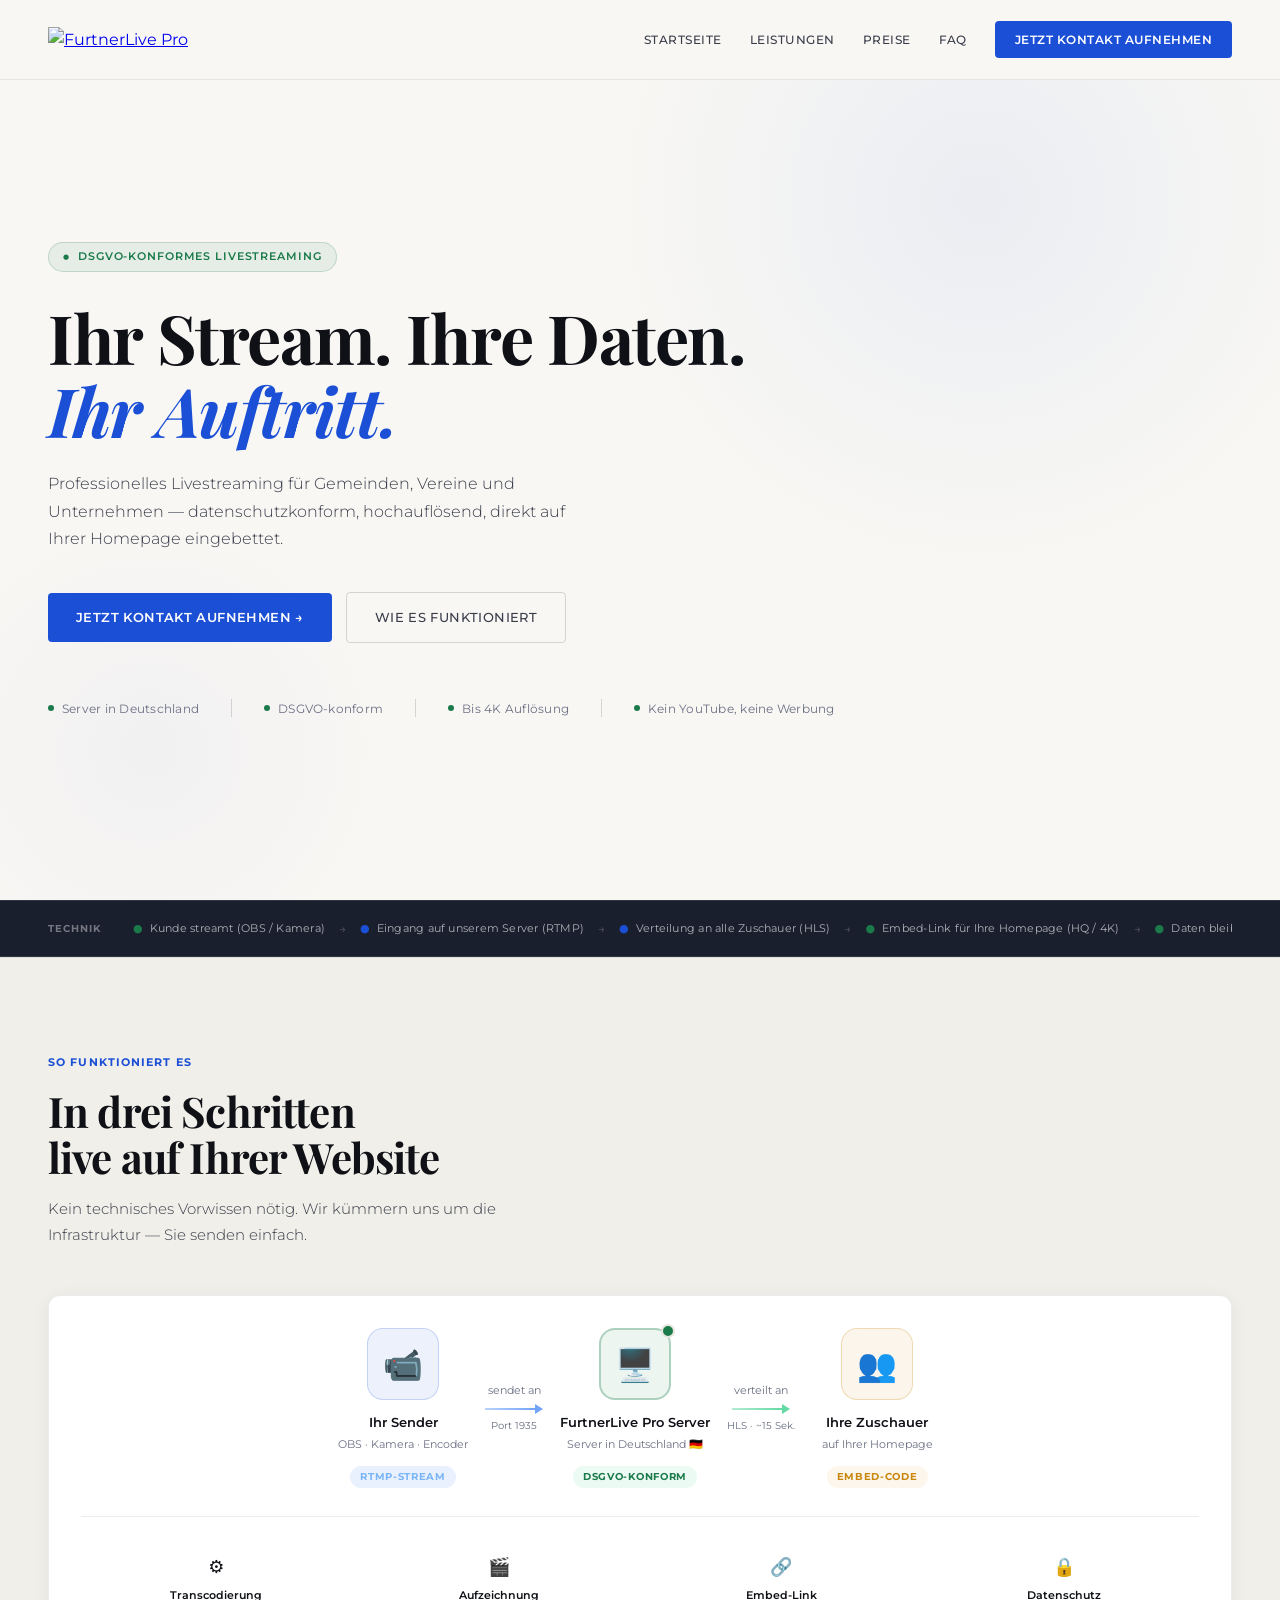
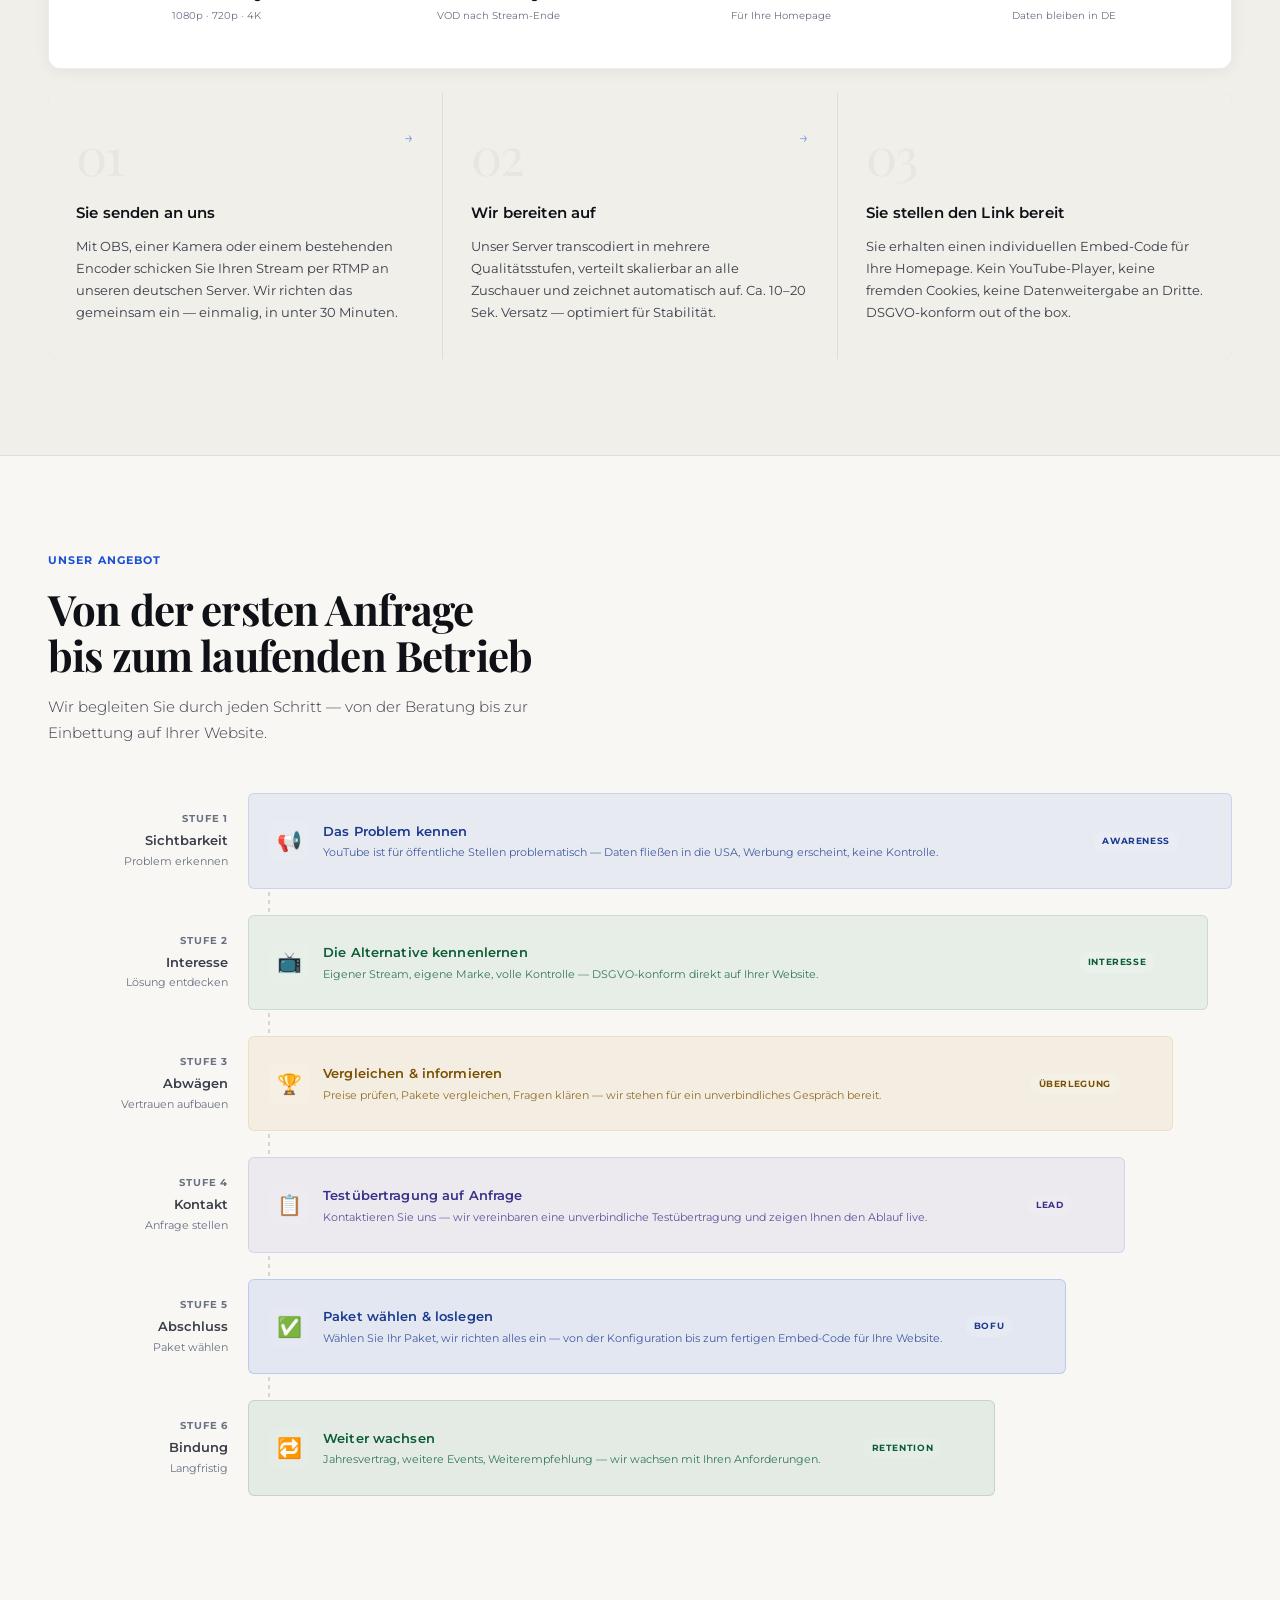
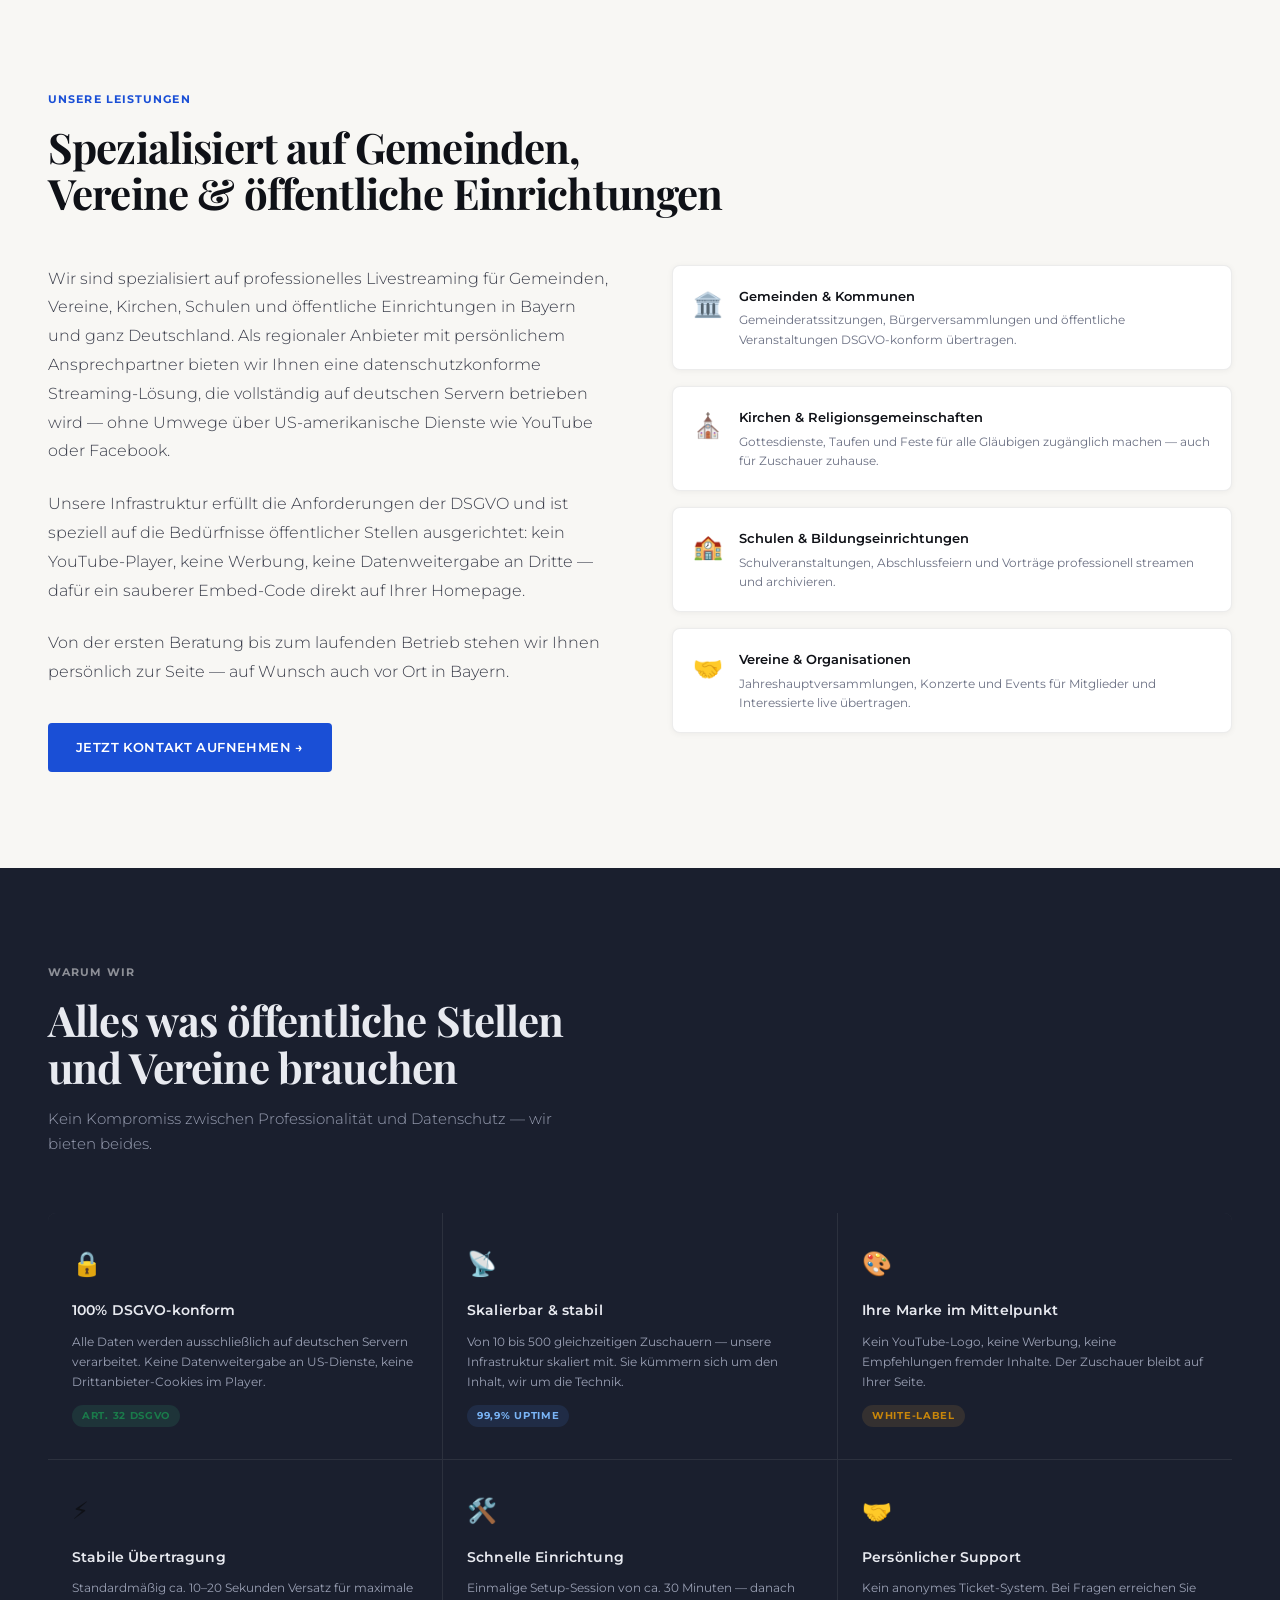
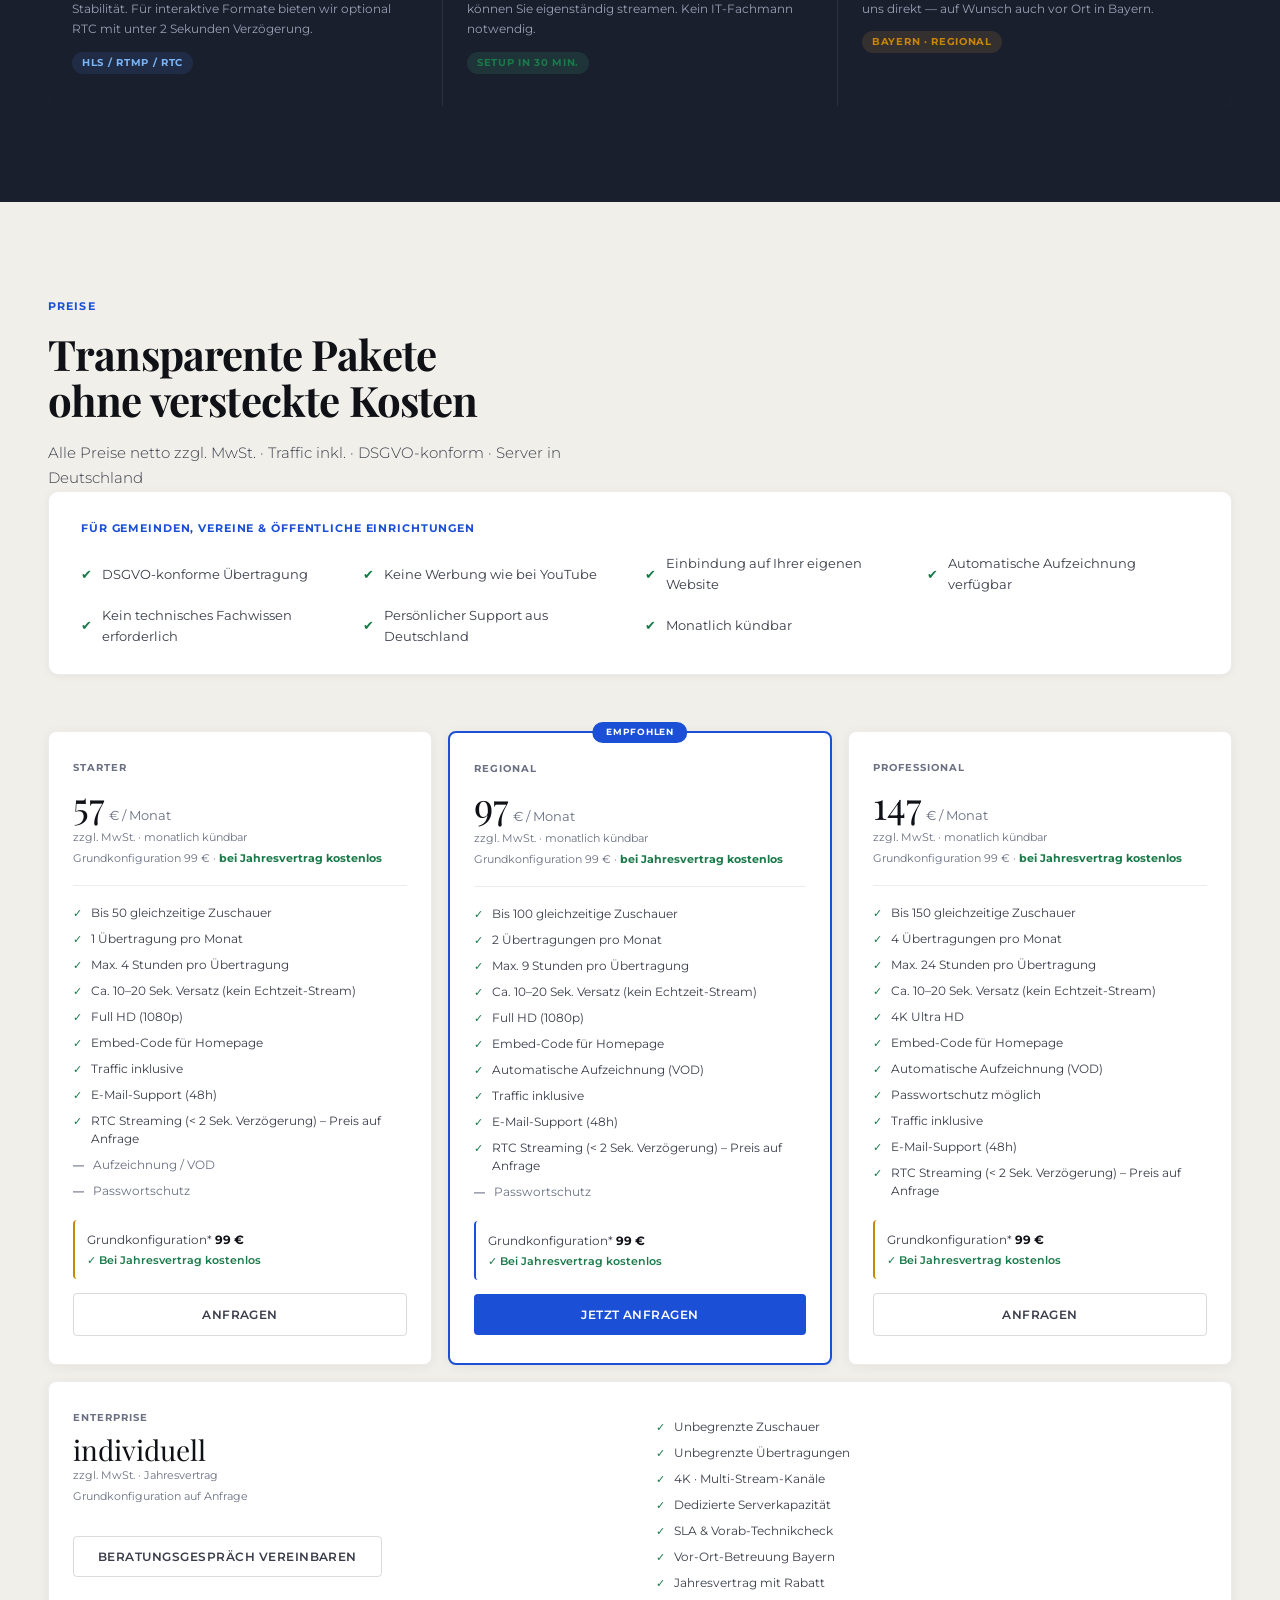
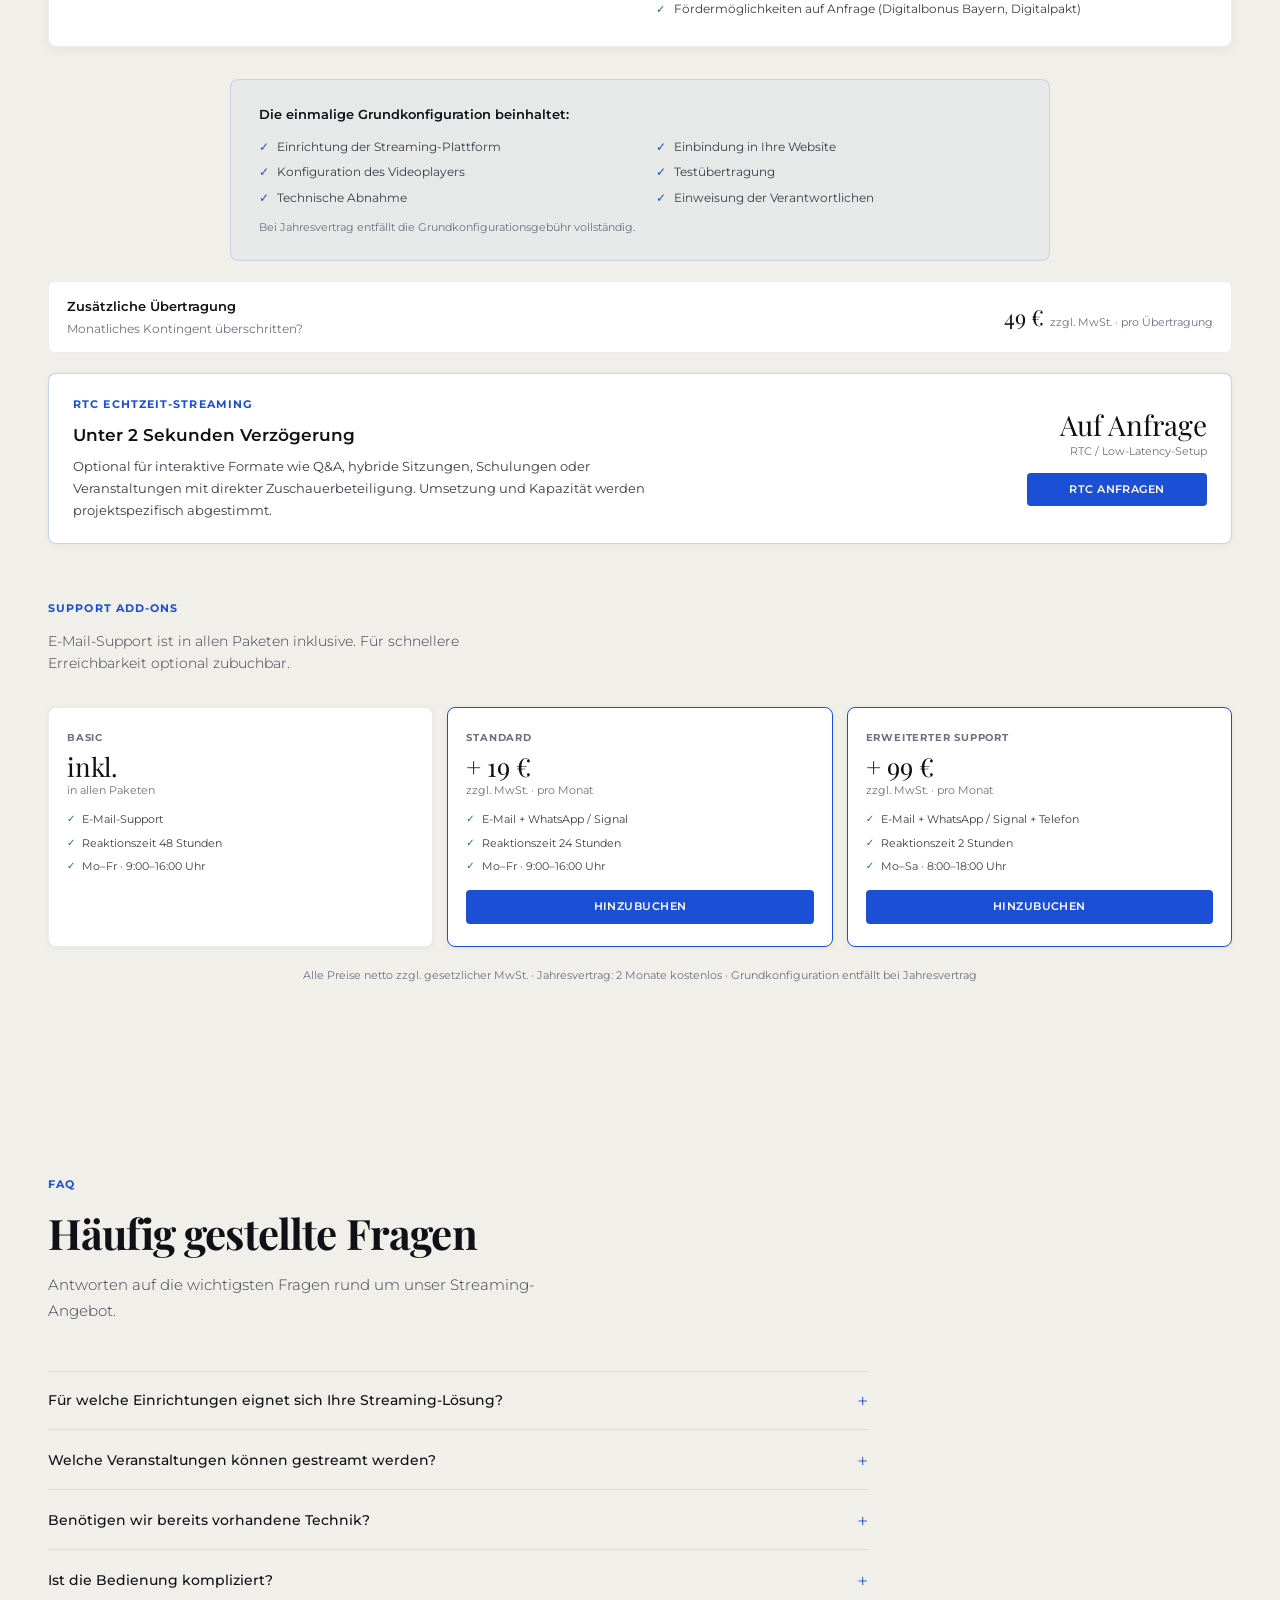
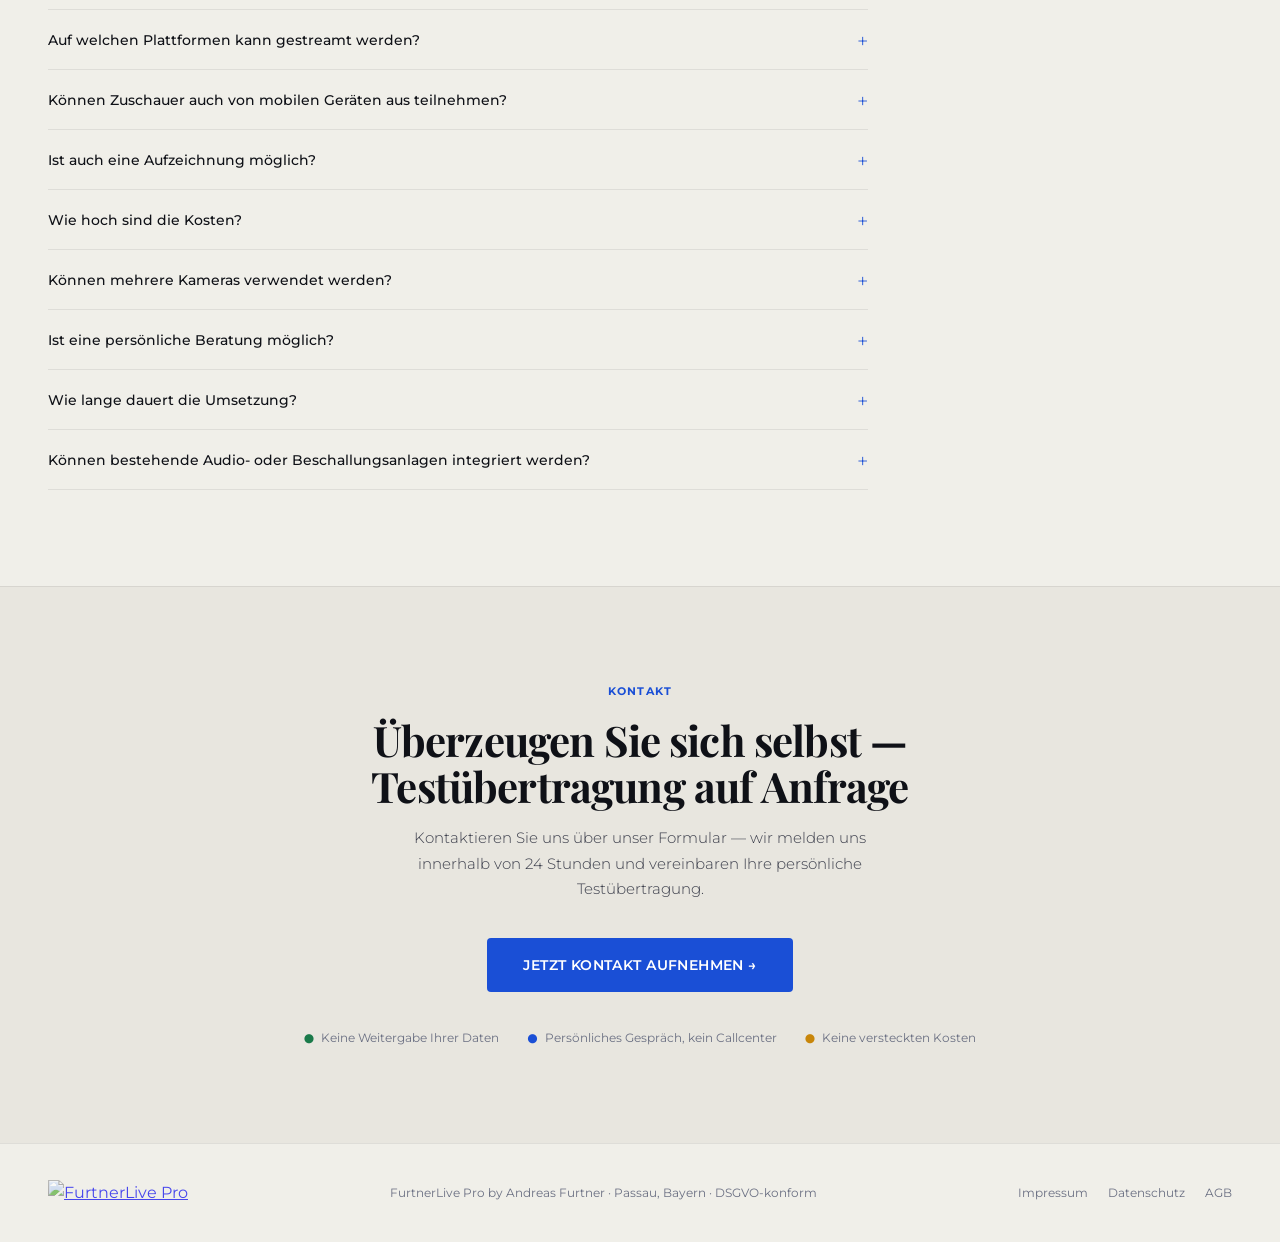
==== commit c55e4be3: "Update branding to FurtnerLive Pro and add logo placeholder" ====
--- a/index.html
+++ b/index.html
@@ -3,7 +3,7 @@
 <head>
 <meta charset="UTF-8">
 <meta name="viewport" content="width=device-width, initial-scale=1.0">
-<title>LiveStream Pro — DSGVO-konformes Streaming</title>
+<title>FurtnerLive Pro — DSGVO-konformes Streaming</title>
 <link rel="preconnect" href="https://fonts.googleapis.com">
 <link href="https://fonts.googleapis.com/css2?family=Montserrat:wght@300;400;500;600;700&family=Playfair+Display:ital,wght@0,600;1,500&display=swap" rel="stylesheet">
 <style>
@@ -288,13 +288,13 @@
 <!-- NAV -->
 <div id="top"></div>
 <nav>
-  <a href="#top" class="logo">LiveStream Pro</a>
+  <a href="#top" class="logo"><img src="assets/logo.png" alt="FurtnerLive Pro"></a>
   <div class="nav-links">
     <a href="#top">Startseite</a>
     <a href="#leistungen">Leistungen</a>
     <a href="#pricing" onclick="event.preventDefault(); var el=document.getElementById('pricing'); window.scrollTo({top:el.getBoundingClientRect().top+window.pageYOffset-170,behavior:'smooth'});">Preise</a>
     <a href="#faq">FAQ</a>
-    <a href="https://it-beratung.info/livestreampro/kontakt-536611-957752" class="btn-nav">Jetzt Kontakt aufnehmen</a>
+    <a href="https://it-beratung.info/furtnerlivepro/kontakt-536611-957752" class="btn-nav">Jetzt Kontakt aufnehmen</a>
   </div>
 </nav>
 
@@ -304,7 +304,7 @@
   <h1>Ihr Stream. Ihre Daten.<br><em>Ihr Auftritt.</em></h1>
   <p class="hero-sub">Professionelles Livestreaming für Gemeinden, Vereine und Unternehmen — datenschutzkonform, hochauflösend, direkt auf Ihrer Homepage eingebettet.</p>
   <div class="hero-actions">
-    <a href="https://it-beratung.info/livestreampro/kontakt-536611-957752" class="btn-primary">Jetzt Kontakt aufnehmen →</a>
+    <a href="https://it-beratung.info/furtnerlivepro/kontakt-536611-957752" class="btn-primary">Jetzt Kontakt aufnehmen →</a>
     <a href="#how" class="btn-ghost" onclick="event.preventDefault(); var el=document.getElementById('how'); var top=el.getBoundingClientRect().top+window.pageYOffset-170; window.scrollTo({top:top,behavior:'smooth'});">Wie es funktioniert</a>
   </div>
   <div class="hero-trust">
@@ -371,7 +371,7 @@
           <div style="position:absolute; top:-6px; right:-6px; width:14px; height:14px; background:var(--green); border-radius:50%; border:2px solid var(--dark3);"></div>
         </div>
         <div style="text-align:center;">
-          <div style="font-size:13px; font-weight:600; color:var(--text); margin-bottom:3px;">LiveStream Pro Server</div>
+          <div style="font-size:13px; font-weight:600; color:var(--text); margin-bottom:3px;">FurtnerLive Pro Server</div>
           <div style="font-size:11px; color:var(--text3);">Server in Deutschland 🇩🇪</div>
         </div>
         <div style="font-size:10px; font-weight:700; letter-spacing:.07em; text-transform:uppercase; padding:3px 10px; border-radius:20px; background:rgba(62,207,142,.1); color:var(--green);">DSGVO-konform</div>
@@ -455,7 +455,7 @@
   <div style="margin-top:48px;" id="funnelWrap">
     <div class="funnel-stage s-awareness">
       <div class="stage-meta"><span class="stage-num-label">Stufe 1</span><span class="stage-name">Sichtbarkeit</span><span class="stage-hint">Problem erkennen</span></div>
-      <div class="stage-body" onclick="location.href='https://it-beratung.info/livestreampro/kontakt-536611-957752'">
+      <div class="stage-body" onclick="location.href='https://it-beratung.info/furtnerlivepro/kontakt-536611-957752'">
         <div class="stage-ico">📢</div>
         <div class="stage-content"><h4>Das Problem kennen</h4><p>YouTube ist für öffentliche Stellen problematisch — Daten fließen in die USA, Werbung erscheint, keine Kontrolle.</p></div>
         <span class="stage-pill">Awareness</span>
@@ -464,7 +464,7 @@
     <div class="connector-row"><div class="connector-spacer"></div><div class="connector-line2"><div class="dashed-vert"></div></div></div>
     <div class="funnel-stage s-interest">
       <div class="stage-meta"><span class="stage-num-label">Stufe 2</span><span class="stage-name">Interesse</span><span class="stage-hint">Lösung entdecken</span></div>
-      <div class="stage-body" onclick="location.href='https://it-beratung.info/livestreampro/kontakt-536611-957752'">
+      <div class="stage-body" onclick="location.href='https://it-beratung.info/furtnerlivepro/kontakt-536611-957752'">
         <div class="stage-ico">📺</div>
         <div class="stage-content"><h4>Die Alternative kennenlernen</h4><p>Eigener Stream, eigene Marke, volle Kontrolle — DSGVO-konform direkt auf Ihrer Website.</p></div>
         <span class="stage-pill">Interesse</span>
@@ -482,7 +482,7 @@
     <div class="connector-row"><div class="connector-spacer"></div><div class="connector-line2"><div class="dashed-vert"></div></div></div>
     <div class="funnel-stage s-lead">
       <div class="stage-meta"><span class="stage-num-label">Stufe 4</span><span class="stage-name">Kontakt</span><span class="stage-hint">Anfrage stellen</span></div>
-      <div class="stage-body" onclick="location.href='https://it-beratung.info/livestreampro/kontakt-536611-957752'">
+      <div class="stage-body" onclick="location.href='https://it-beratung.info/furtnerlivepro/kontakt-536611-957752'">
         <div class="stage-ico">📋</div>
         <div class="stage-content"><h4>Testübertragung auf Anfrage</h4><p>Kontaktieren Sie uns — wir vereinbaren eine unverbindliche Testübertragung und zeigen Ihnen den Ablauf live.</p></div>
         <span class="stage-pill">Lead</span>
@@ -500,7 +500,7 @@
     <div class="connector-row"><div class="connector-spacer"></div><div class="connector-line2"><div class="dashed-vert"></div></div></div>
     <div class="funnel-stage s-retain">
       <div class="stage-meta"><span class="stage-num-label">Stufe 6</span><span class="stage-name">Bindung</span><span class="stage-hint">Langfristig</span></div>
-      <div class="stage-body" onclick="location.href='https://it-beratung.info/livestreampro/kontakt-536611-957752'">
+      <div class="stage-body" onclick="location.href='https://it-beratung.info/furtnerlivepro/kontakt-536611-957752'">
         <div class="stage-ico">🔁</div>
         <div class="stage-content"><h4>Weiter wachsen</h4><p>Jahresvertrag, weitere Events, Weiterempfehlung — wir wachsen mit Ihren Anforderungen.</p></div>
         <span class="stage-pill">Retention</span>
@@ -528,7 +528,7 @@
         Von der ersten Beratung bis zum laufenden Betrieb stehen wir Ihnen persönlich zur Seite — auf Wunsch auch vor Ort in Bayern.
       </p>
       <div style="margin-top:36px;">
-        <a href="https://it-beratung.info/livestreampro/kontakt-536611-957752" class="btn-primary">Jetzt Kontakt aufnehmen →</a>
+        <a href="https://it-beratung.info/furtnerlivepro/kontakt-536611-957752" class="btn-primary">Jetzt Kontakt aufnehmen →</a>
       </div>
     </div>
 
@@ -655,7 +655,7 @@
         <div class="setup-price">Grundkonfiguration* <strong>99 €</strong></div>
         <div class="setup-offer">✓ Bei Jahresvertrag kostenlos</div>
       </div>
-      <a href="https://it-beratung.info/livestreampro/kontakt-536611-957752" class="price-btn price-btn-outline">Anfragen</a>
+      <a href="https://it-beratung.info/furtnerlivepro/kontakt-536611-957752" class="price-btn price-btn-outline">Anfragen</a>
     </div>
 
     <!-- REGIONAL -->
@@ -683,7 +683,7 @@
         <div class="setup-price">Grundkonfiguration* <strong>99 €</strong></div>
         <div class="setup-offer">✓ Bei Jahresvertrag kostenlos</div>
       </div>
-      <a href="https://it-beratung.info/livestreampro/kontakt-536611-957752" class="price-btn price-btn-filled">Jetzt anfragen</a>
+      <a href="https://it-beratung.info/furtnerlivepro/kontakt-536611-957752" class="price-btn price-btn-filled">Jetzt anfragen</a>
     </div>
 
     <!-- PROFESSIONAL -->
@@ -710,7 +710,7 @@
         <div class="setup-price">Grundkonfiguration* <strong>99 €</strong></div>
         <div class="setup-offer">✓ Bei Jahresvertrag kostenlos</div>
       </div>
-      <a href="https://it-beratung.info/livestreampro/kontakt-536611-957752" class="price-btn price-btn-outline">Anfragen</a>
+      <a href="https://it-beratung.info/furtnerlivepro/kontakt-536611-957752" class="price-btn price-btn-outline">Anfragen</a>
     </div>
 
     <!-- ENTERPRISE -->
@@ -720,7 +720,7 @@
         <div class="price-tag"><span class="amount" style="font-size:28px;">individuell</span></div>
         <p class="price-netto">zzgl. MwSt. · Jahresvertrag</p>
         <p class="price-setup">Grundkonfiguration auf Anfrage</p>
-        <a href="https://it-beratung.info/livestreampro/kontakt-536611-957752" class="price-btn price-btn-outline" style="margin-top:12px; display:inline-block; width:auto; padding:10px 24px;">Beratungsgespräch vereinbaren</a>
+        <a href="https://it-beratung.info/furtnerlivepro/kontakt-536611-957752" class="price-btn price-btn-outline" style="margin-top:12px; display:inline-block; width:auto; padding:10px 24px;">Beratungsgespräch vereinbaren</a>
       </div>
       <ul class="price-features" style="margin-bottom:0; margin-top:8px;">
         <li>Unbegrenzte Zuschauer</li>
@@ -772,7 +772,7 @@
     <div style="text-align:right; min-width:180px;">
       <div style="font-family:var(--serif); font-size:28px; line-height:1; color:var(--text); margin-bottom:4px;">Auf Anfrage</div>
       <div style="font-size:11px; color:var(--text3); margin-bottom:12px;">RTC / Low-Latency-Setup</div>
-      <a href="https://it-beratung.info/livestreampro/kontakt-536611-957752" class="price-btn price-btn-filled" style="font-size:11px; padding:8px 14px;">RTC anfragen</a>
+      <a href="https://it-beratung.info/furtnerlivepro/kontakt-536611-957752" class="price-btn price-btn-filled" style="font-size:11px; padding:8px 14px;">RTC anfragen</a>
     </div>
   </div>
 
@@ -800,7 +800,7 @@
           <li>Reaktionszeit 24 Stunden</li>
           <li>Mo–Fr · 9:00–16:00 Uhr</li>
         </ul>
-        <a href="https://it-beratung.info/livestreampro/kontakt-536611-957752" class="price-btn price-btn-filled" style="font-size:11px; padding:8px;">Hinzubuchen</a>
+        <a href="https://it-beratung.info/furtnerlivepro/kontakt-536611-957752" class="price-btn price-btn-filled" style="font-size:11px; padding:8px;">Hinzubuchen</a>
       </div>
       <div class="add-on-card highlight">
         <p class="add-on-tier">Erweiterter Support</p>
@@ -811,7 +811,7 @@
           <li>Reaktionszeit 2 Stunden</li>
           <li>Mo–Sa · 8:00–18:00 Uhr</li>
         </ul>
-        <a href="https://it-beratung.info/livestreampro/kontakt-536611-957752" class="price-btn price-btn-filled" style="font-size:11px; padding:8px;">Hinzubuchen</a>
+        <a href="https://it-beratung.info/furtnerlivepro/kontakt-536611-957752" class="price-btn price-btn-filled" style="font-size:11px; padding:8px;">Hinzubuchen</a>
       </div>
     </div>
     <p class="price-note">Alle Preise netto zzgl. gesetzlicher MwSt. · Jahresvertrag: 2 Monate kostenlos · Grundkonfiguration entfällt bei Jahresvertrag</p>
@@ -931,7 +931,7 @@
   <h2 class="section-title" style="max-width:560px; margin:0 auto 16px;">Überzeugen Sie sich selbst —<br>Testübertragung auf Anfrage</h2>
   <p class="section-sub" style="margin:0 auto 36px; text-align:center;">Kontaktieren Sie uns über unser Formular — wir melden uns innerhalb von 24 Stunden und vereinbaren Ihre persönliche Testübertragung.</p>
   <div class="cta-btn-wrap">
-    <a href="https://it-beratung.info/livestreampro/kontakt-536611-957752" class="btn-primary" style="font-size:14px; padding:16px 36px;">Jetzt Kontakt aufnehmen →</a>
+    <a href="https://it-beratung.info/furtnerlivepro/kontakt-536611-957752" class="btn-primary" style="font-size:14px; padding:16px 36px;">Jetzt Kontakt aufnehmen →</a>
   </div>
   <div class="cta-trust">
     <div class="cta-trust-item"><span style="color:var(--green)">●</span> Keine Weitergabe Ihrer Daten</div>
@@ -942,12 +942,12 @@
 
 <!-- FOOTER -->
 <footer>
-  <a href="https://it-beratung.info/livestreampro/stream" class="footer-logo">LiveStream Pro</a>
-  <div class="footer-center" style="font-size:12px; color:var(--text3);">LiveStream Pro by Andreas Furtner · Passau, Bayern · DSGVO-konform</div>
+  <a href="https://it-beratung.info/furtnerlivepro/stream" class="footer-logo"><img src="assets/logo.png" alt="FurtnerLive Pro"></a>
+  <div class="footer-center" style="font-size:12px; color:var(--text3);">FurtnerLive Pro by Andreas Furtner · Passau, Bayern · DSGVO-konform</div>
   <div class="footer-links">
-    <a href="https://it-beratung.info/livestreampro/impressum">Impressum</a>
-    <a href="https://it-beratung.info/livestreampro/datenschutzerklaerung">Datenschutz</a>
-    <a href="https://it-beratung.info/livestreampro/abgs">AGB</a>
+    <a href="https://it-beratung.info/furtnerlivepro/impressum">Impressum</a>
+    <a href="https://it-beratung.info/furtnerlivepro/datenschutzerklaerung">Datenschutz</a>
+    <a href="https://it-beratung.info/furtnerlivepro/abgs">AGB</a>
   </div>
 </footer>
 
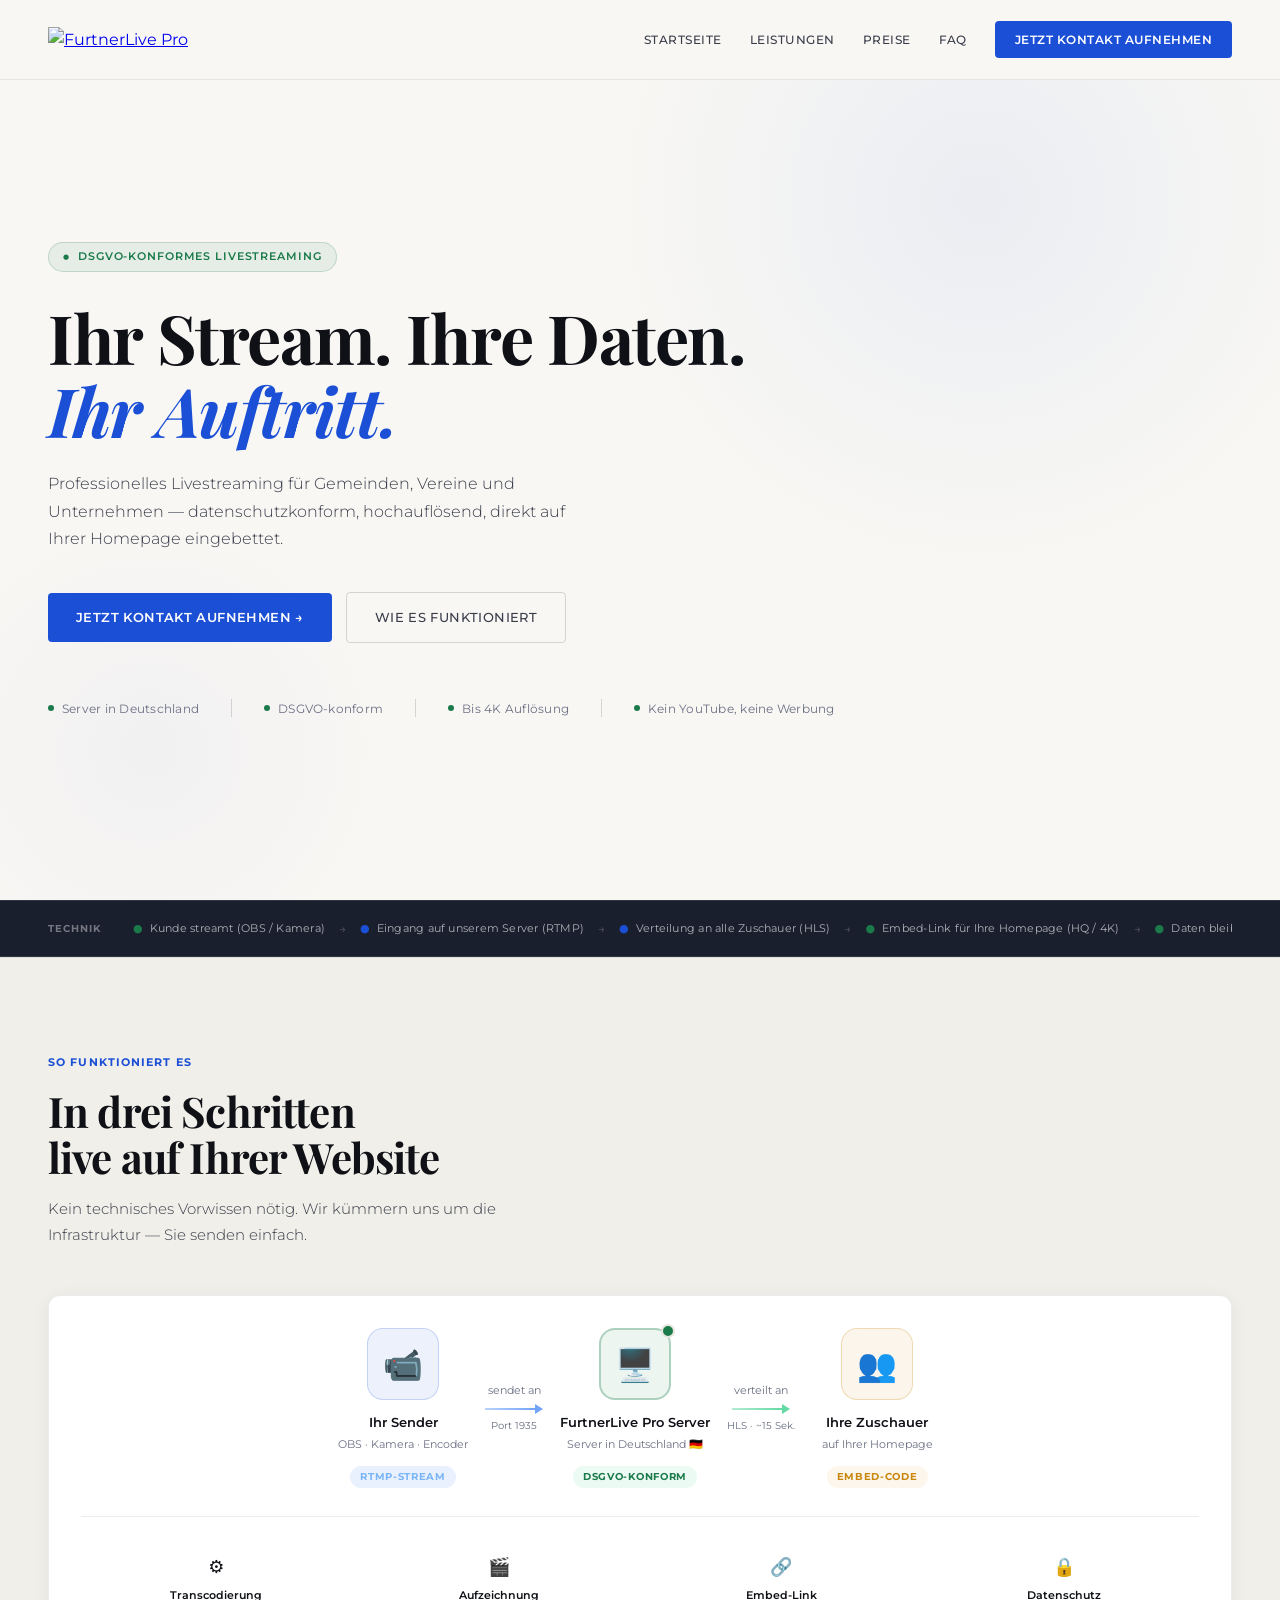
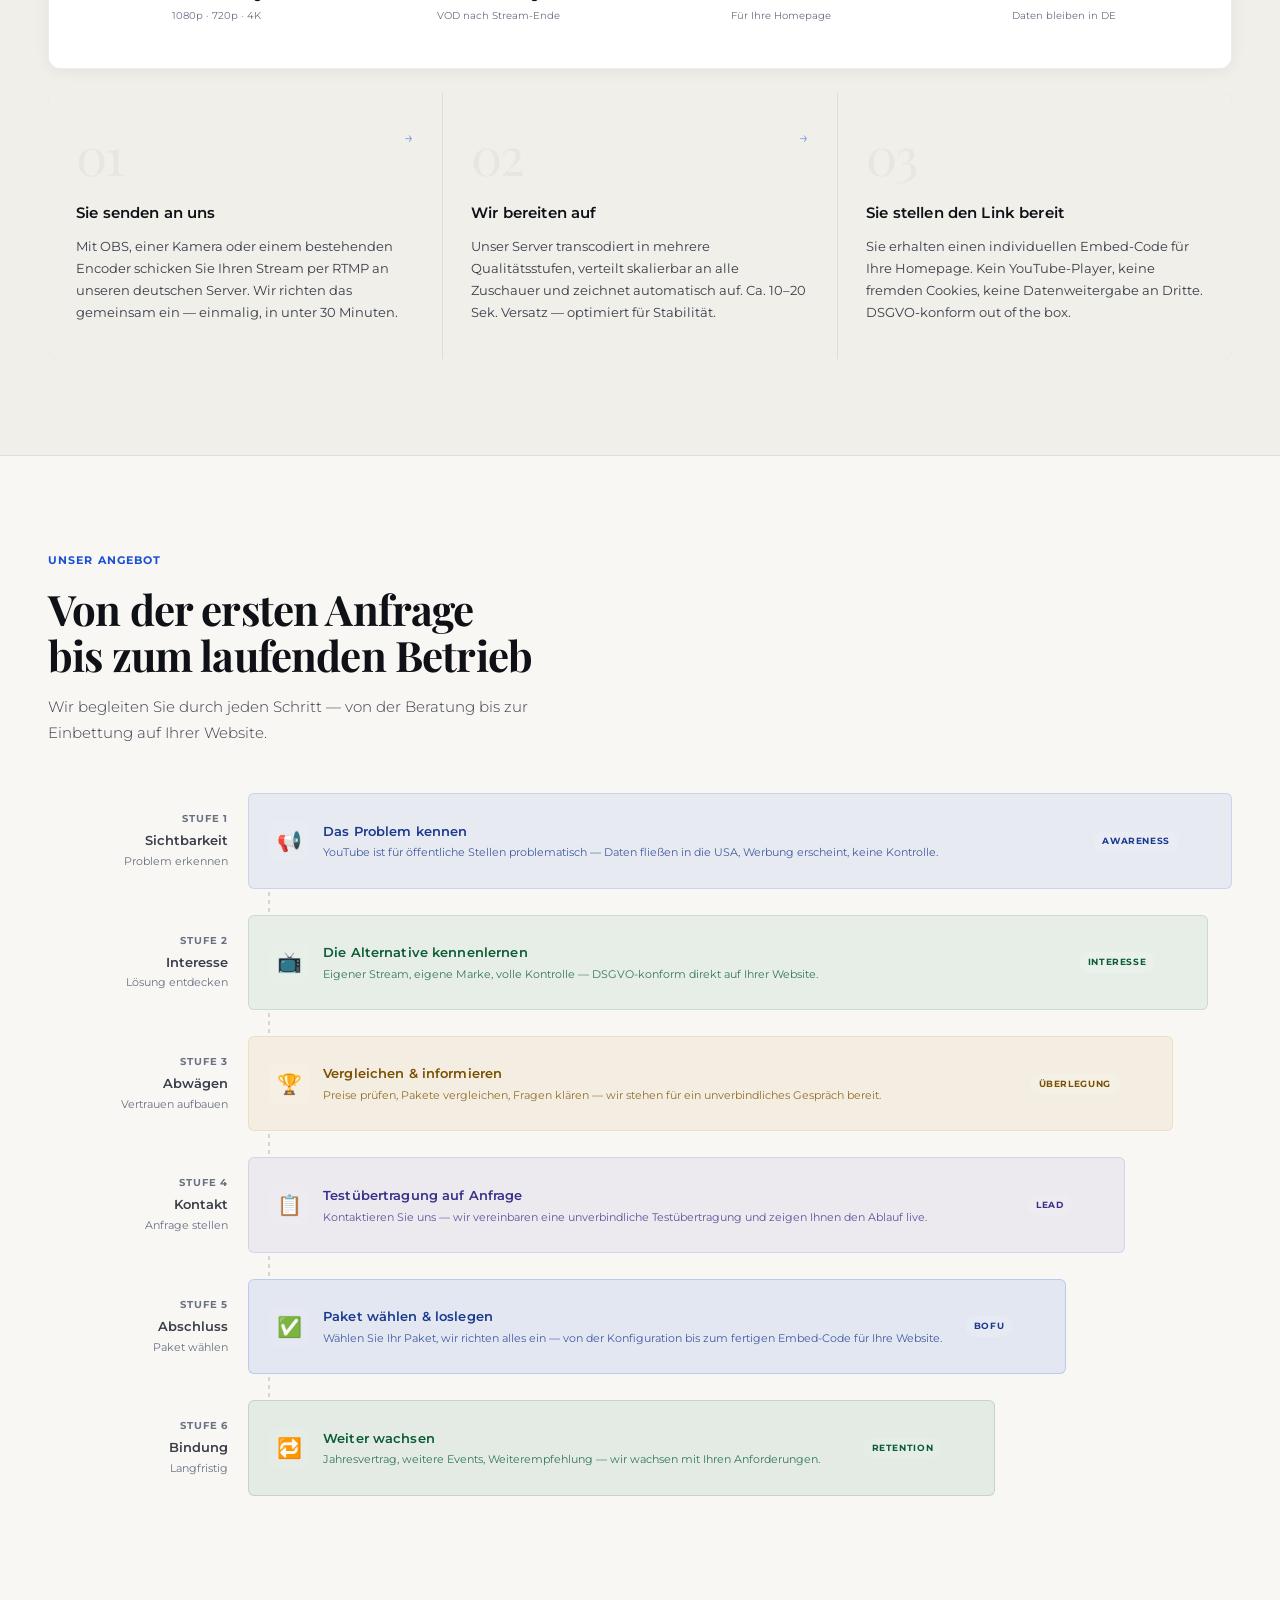
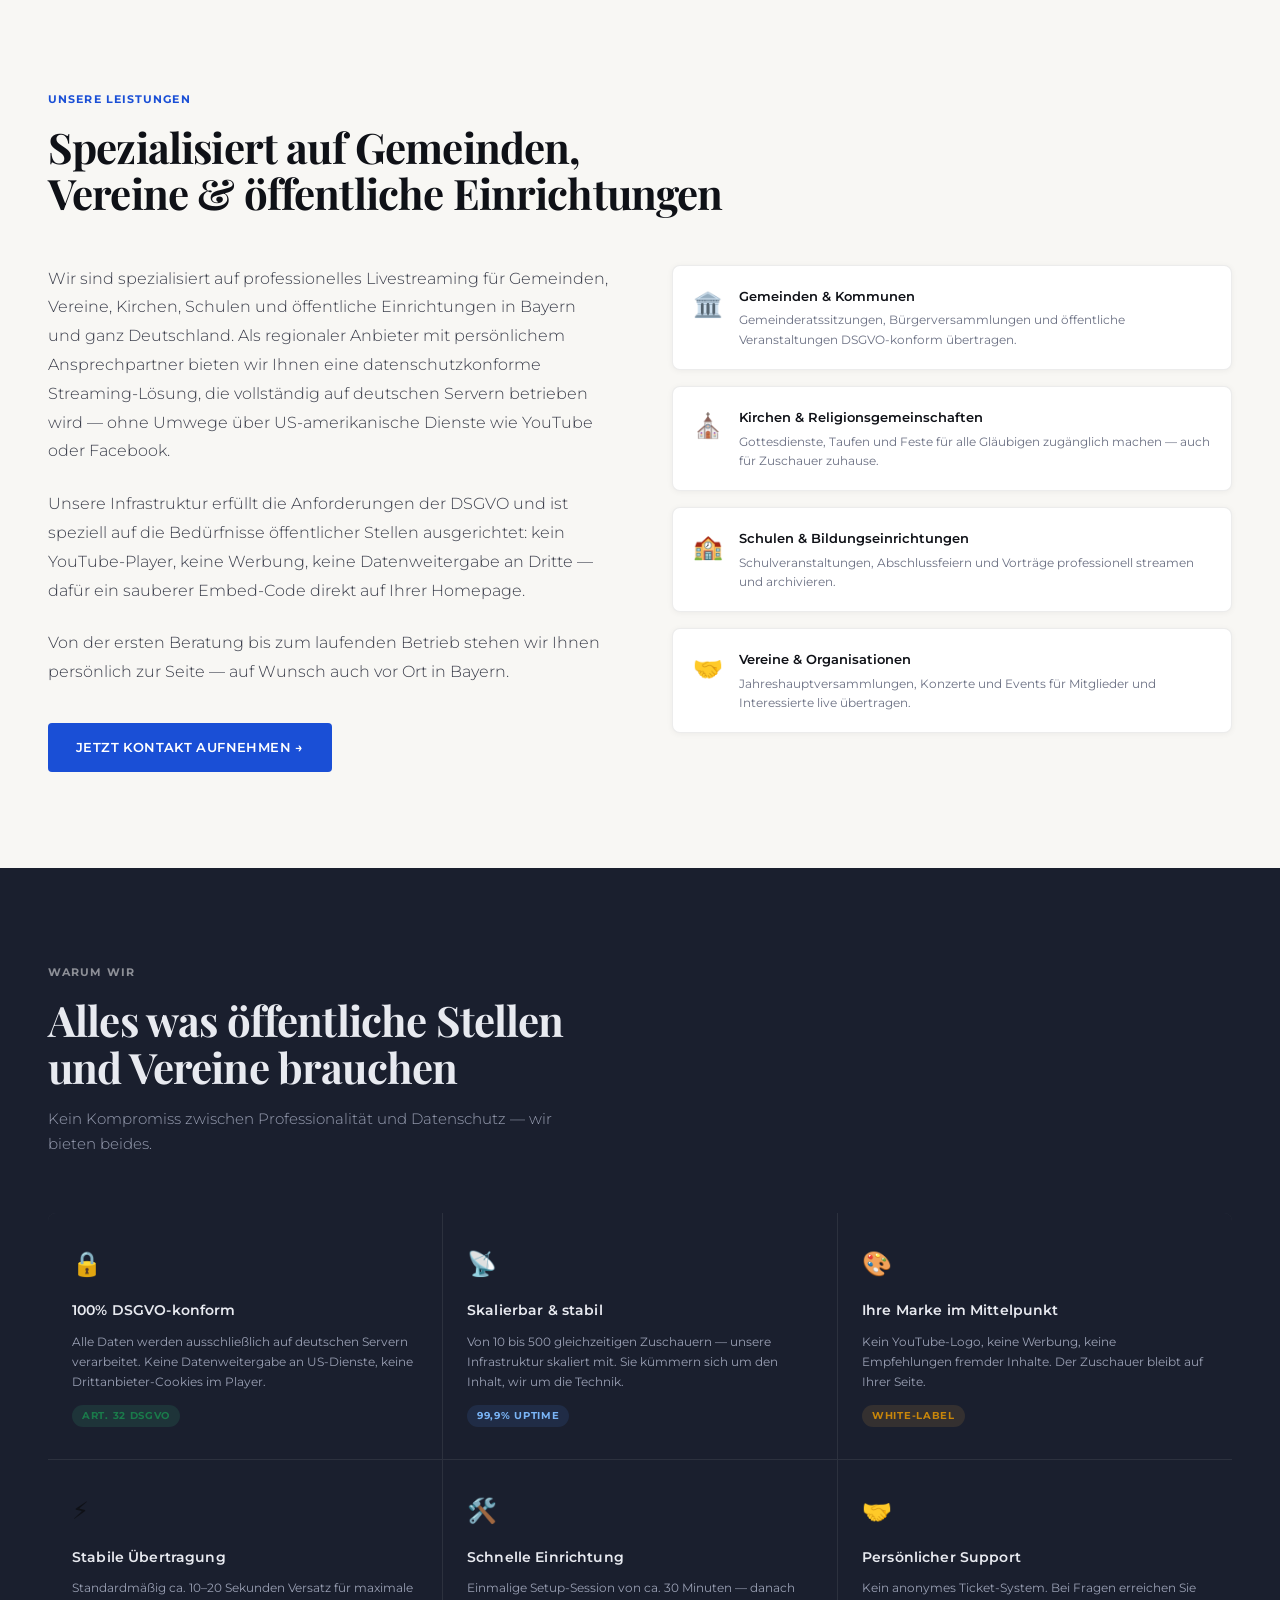
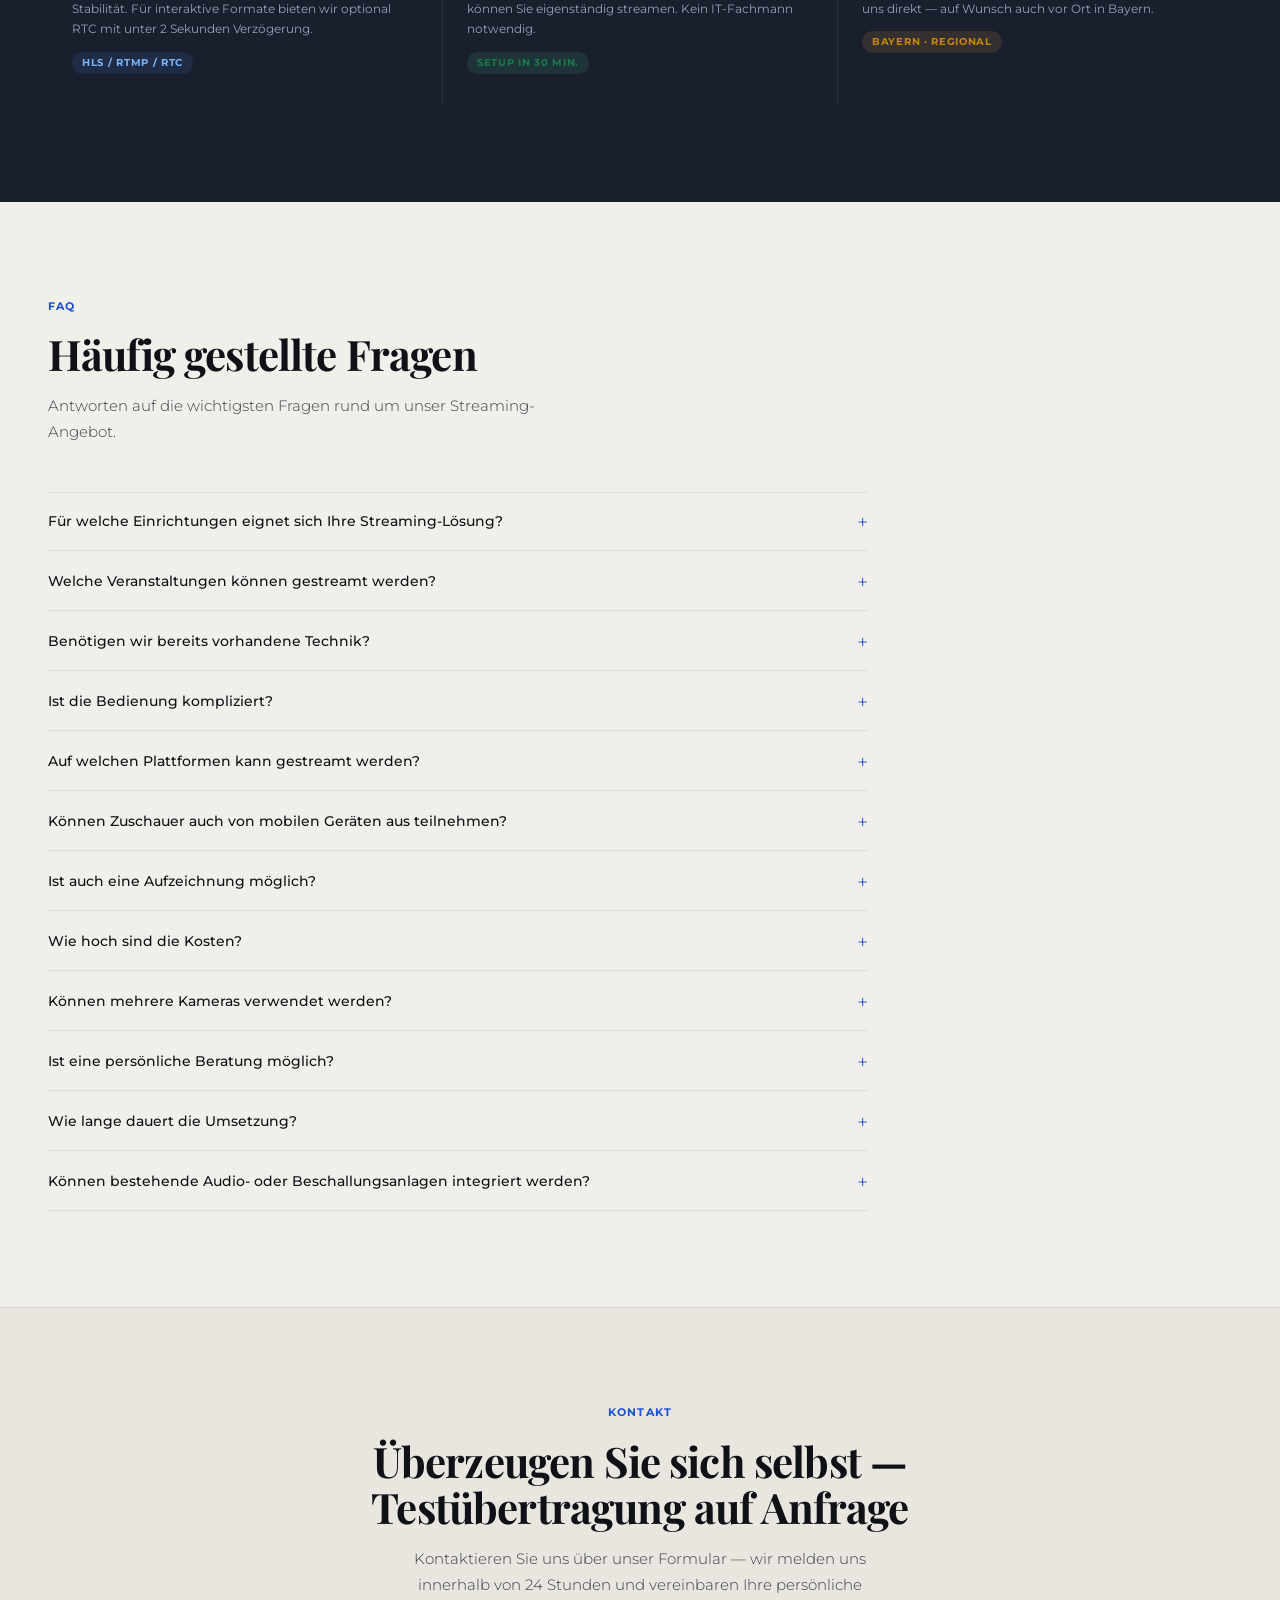
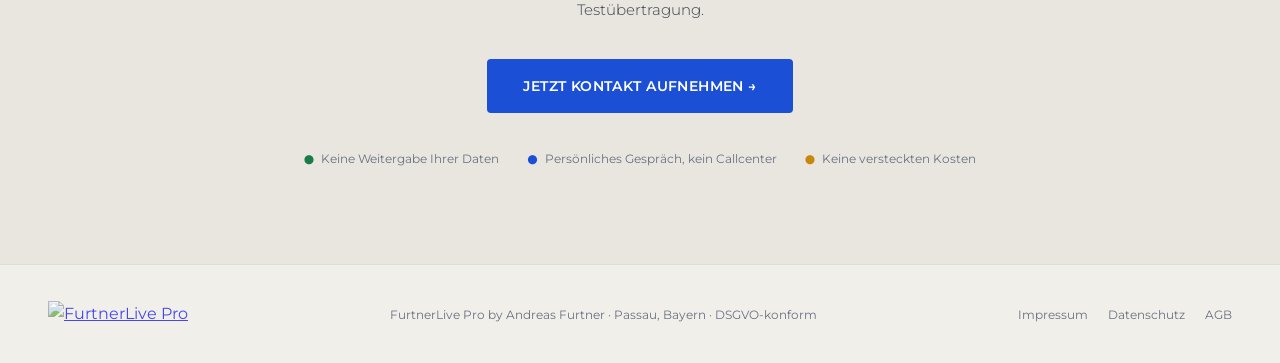
==== commit 30186372: "Restructure project: split CSS/JS, add pages for pricing, kontakt, impressum, datenschutz, agb" ====
--- a/index.html
+++ b/index.html
@@ -6,282 +6,8 @@
 <title>FurtnerLive Pro — DSGVO-konformes Streaming</title>
 <link rel="preconnect" href="https://fonts.googleapis.com">
 <link href="https://fonts.googleapis.com/css2?family=Montserrat:wght@300;400;500;600;700&family=Playfair+Display:ital,wght@0,600;1,500&display=swap" rel="stylesheet">
-<style>
-*, *::before, *::after { box-sizing: border-box; margin: 0; padding: 0; }
-html, body { margin: 0; padding: 0; width: 100%; overflow-x: hidden; background: #f8f7f4; }
-:root {
-  --dark: #f8f7f4;
-  --dark2: #f0efe9;
-  --dark3: #e8e6df;
-  --dark4: #dddbd2;
-  --accent: #1a4fd6;
-  --accent2: #534AB7;
-  --gold: #c8860a;
-  --green: #1a7a4a;
-  --text: #0f1117;
-  --text2: #3a3d4a;
-  --text3: #6b7083;
-  --border: rgba(15,17,23,.08);
-  --border2: rgba(15,17,23,.15);
-  --serif: 'Playfair Display', Georgia, serif;
-  --sans: 'Montserrat', system-ui, sans-serif;
-}
-html { scroll-behavior: smooth; }
-:target { scroll-margin-top: 160px; }
-body { font-family: var(--sans); background: var(--dark); color: var(--text); line-height: 1.6; overflow-x: hidden; }
-
-/* NAV */
-nav {
-  position: fixed; top: 0; left: 0; right: 0; z-index: 100;
-  display: flex; align-items: center; justify-content: space-between;
-  padding: 10px 48px;
-  background: rgba(248,247,244,.96);
-  backdrop-filter: blur(12px);
-  border-bottom: 1px solid var(--border);
-  min-height: 80px;
-}
-.logo img { height: 36px; }
-.nav-links { display: flex; gap: 28px; align-items: center; }
-.nav-links a { font-size: 12px; font-weight: 500; color: var(--text2); text-decoration: none; letter-spacing: .04em; text-transform: uppercase; transition: color .2s; }
-.nav-links a:hover { color: var(--text); }
-.btn-nav {
-  background: var(--accent); color: #fff !important;
-  padding: 9px 20px; border-radius: 4px;
-  font-size: 12px !important; font-weight: 600 !important;
-  letter-spacing: .04em; text-transform: uppercase !important;
-  transition: background .2s, transform .15s !important;
-}
-.btn-nav:hover { background: #3a7ae8 !important; transform: translateY(-1px); }
-
-/* HERO */
-.hero {
-  min-height: 100vh;
-  display: flex; flex-direction: column; justify-content: center;
-  padding: 140px 48px 80px;
-  position: relative; overflow: hidden;
-  background: var(--dark);
-}
-.hero::before {
-  content: '';
-  position: absolute; top: -200px; right: -100px;
-  width: 800px; height: 800px;
-  background: radial-gradient(circle, rgba(26,79,214,.06) 0%, transparent 65%);
-  pointer-events: none;
-}
-.hero::after {
-  content: '';
-  position: absolute; bottom: -100px; left: -100px;
-  width: 500px; height: 500px;
-  background: radial-gradient(circle, rgba(83,74,183,.04) 0%, transparent 65%);
-  pointer-events: none;
-}
-.hero-tag {
-  display: inline-flex; align-items: center; gap: 8px;
-  background: rgba(26,122,74,.08); border: 1px solid rgba(26,122,74,.2);
-  color: var(--green); font-size: 11px; font-weight: 600;
-  padding: 5px 14px; border-radius: 20px; letter-spacing: .08em;
-  text-transform: uppercase; margin-bottom: 28px; width: fit-content;
-}
-.hero-tag::before { content: '●'; font-size: 7px; animation: blink 2s ease-in-out infinite; }
-@keyframes blink { 0%,100%{opacity:1} 50%{opacity:.2} }
-h1 {
-  font-family: var(--serif);
-  font-size: clamp(38px, 5.5vw, 68px);
-  line-height: 1.08; letter-spacing: -.02em;
-  color: var(--text); max-width: 780px; margin-bottom: 24px;
-}
-h1 em { font-style: italic; color: var(--accent); }
-.hero-sub { font-size: 16px; font-weight: 300; color: var(--text2); max-width: 520px; line-height: 1.7; margin-bottom: 40px; }
-.hero-actions { display: flex; gap: 14px; flex-wrap: wrap; align-items: center; }
-.btn-primary {
-  display: inline-flex; align-items: center; gap: 8px;
-  background: var(--accent); color: #fff;
-  padding: 14px 28px; border-radius: 4px;
-  font-size: 13px; font-weight: 600; text-decoration: none;
-  letter-spacing: .03em; text-transform: uppercase;
-  transition: background .2s, transform .15s;
-}
-.btn-primary:hover { background: #3a7ae8; transform: translateY(-2px); }
-.btn-ghost {
-  display: inline-flex; align-items: center; gap: 8px;
-  background: transparent; color: var(--text2);
-  padding: 14px 28px; border-radius: 4px;
-  font-size: 13px; font-weight: 500; text-decoration: none;
-  letter-spacing: .03em; text-transform: uppercase;
-  border: 1px solid var(--border2);
-  transition: border-color .2s, color .2s;
-}
-.btn-ghost:hover { border-color: var(--text2); color: var(--text); }
-.hero-trust { margin-top: 56px; display: flex; align-items: center; gap: 32px; flex-wrap: wrap; }
-.trust-item { display: flex; align-items: center; gap: 8px; font-size: 12px; color: var(--text3); letter-spacing: .02em; }
-.trust-dot { width: 6px; height: 6px; border-radius: 50%; background: var(--green); }
-.trust-divider { width: 1px; height: 18px; background: var(--border2); }
-
-/* TECH STRIP */
-.tech-strip {
-  background: #1a1f2e; padding: 18px 48px;
-  display: flex; align-items: center; gap: 32px;
-  border-top: 1px solid rgba(255,255,255,.1); border-bottom: 1px solid rgba(255,255,255,.1);
-  overflow: hidden;
-}
-.tech-label { font-size: 10px; font-weight: 700; letter-spacing: .1em; text-transform: uppercase; color: rgba(255,255,255,.4); flex-shrink: 0; }
-.tech-flow { display: flex; align-items: center; gap: 14px; flex: 1; overflow: hidden; }
-.tech-node { display: flex; align-items: center; gap: 7px; flex-shrink: 0; }
-.tech-node span { font-size: 11px; color: rgba(255,255,255,.65); white-space: nowrap; letter-spacing: .02em; }
-.tech-arr { color: rgba(255,255,255,.25); font-size: 12px; flex-shrink: 0; }
-.tech-green { color: var(--green) !important; }
-
-/* SECTIONS */
-section { padding: 96px 48px; }
-.section-label { font-size: 11px; font-weight: 700; letter-spacing: .1em; text-transform: uppercase; color: var(--accent); margin-bottom: 16px; }
-.section-title { font-family: var(--serif); font-size: clamp(26px, 3.5vw, 42px); line-height: 1.1; letter-spacing: -.02em; color: var(--text); margin-bottom: 16px; }
-.section-sub { font-size: 15px; font-weight: 300; color: var(--text2); max-width: 520px; line-height: 1.7; }
-
-/* HOW */
-.how { background: var(--dark2); border-top: 1px solid var(--border); border-bottom: 1px solid var(--border); }
-.how-grid { display: grid; grid-template-columns: repeat(3,1fr); gap: 1px; margin-top: 56px; background: var(--border); border-radius: 8px; overflow: hidden; }
-.how-card { background: var(--dark2); padding: 36px 28px; position: relative; transition: background .2s; }
-.how-card:hover { background: var(--dark3); }
-.how-num { font-family: var(--serif); font-size: 52px; line-height: 1; color: var(--dark3); letter-spacing: -.04em; margin-bottom: 20px; user-select: none; }
-.how-card h3 { font-size: 15px; font-weight: 600; margin-bottom: 10px; color: var(--text); letter-spacing: .01em; }
-.how-card p { font-size: 13px; color: var(--text2); line-height: 1.7; }
-.how-arrow { position: absolute; top: 32px; right: 28px; font-size: 16px; color: var(--accent); opacity: .5; }
-
-/* FUNNEL */
-.funnel-stage { display: flex; gap: 0; margin-bottom: 3px; opacity: 0; transform: translateX(-20px); transition: opacity .5s ease, transform .5s ease; }
-.funnel-stage.visible { opacity: 1; transform: translateX(0); }
-.stage-meta { flex: 0 0 200px; padding: 18px 20px 18px 0; display: flex; flex-direction: column; justify-content: center; align-items: flex-end; text-align: right; }
-.stage-num-label { font-size: 10px; font-weight: 700; letter-spacing: .08em; text-transform: uppercase; color: var(--text3); margin-bottom: 3px; }
-.stage-name { font-size: 13px; font-weight: 600; color: var(--text2); margin-bottom: 2px; }
-.stage-hint { font-size: 11px; color: var(--text3); }
-.stage-body { flex: 1; border-radius: 6px; padding: 18px 20px; display: flex; align-items: center; gap: 14px; cursor: pointer; transition: filter .15s, transform .15s; position: relative; overflow: hidden; border: 1px solid transparent; }
-.stage-body:hover { filter: brightness(1.1); transform: translateX(3px); }
-.stage-body::after { content: '→'; position: absolute; right: 18px; top: 50%; transform: translateY(-50%); font-size: 14px; opacity: 0; transition: opacity .2s, right .2s; }
-.stage-body:hover::after { opacity: 1; right: 14px; }
-.stage-ico { font-size: 20px; flex-shrink: 0; width: 40px; height: 40px; display: flex; align-items: center; justify-content: center; border-radius: 8px; background: rgba(255,255,255,.06); }
-.stage-content { flex: 1; }
-.stage-content h4 { font-size: 13px; font-weight: 600; margin-bottom: 3px; letter-spacing: .01em; }
-.stage-content p { font-size: 11px; line-height: 1.55; opacity: .8; }
-.stage-pill { font-size: 9px; font-weight: 700; letter-spacing: .07em; text-transform: uppercase; padding: 3px 9px; border-radius: 20px; background: rgba(255,255,255,.1); white-space: nowrap; flex-shrink: 0; margin-right: 32px; }
-.s-awareness .stage-body { background: rgba(26,79,214,.07); color: #1a3a8f; border-color: rgba(26,79,214,.15); }
-.s-interest   .stage-body { background: rgba(26,122,74,.07); color: #0a5c35; border-color: rgba(26,122,74,.15); }
-.s-consider   .stage-body { background: rgba(200,134,10,.07); color: #7a4f00; border-color: rgba(200,134,10,.15); }
-.s-lead       .stage-body { background: rgba(83,74,183,.07); color: #3a3089; border-color: rgba(83,74,183,.15); }
-.s-close      .stage-body { background: rgba(26,79,214,.09); color: #1a3a8f; border-color: rgba(26,79,214,.2); }
-.s-retain     .stage-body { background: rgba(26,122,74,.09); color: #0a5c35; border-color: rgba(26,122,74,.18); }
-.s-interest .stage-body { margin-right: 2%; }
-.s-consider .stage-body { margin-right: 5%; }
-.s-lead     .stage-body { margin-right: 9%; }
-.s-close    .stage-body { margin-right: 14%; }
-.s-retain   .stage-body { margin-right: 20%; }
-.connector-row { display: flex; margin-bottom: 3px; }
-.connector-spacer { flex: 0 0 200px; }
-.connector-line2 { flex: 1; display: flex; padding-left: 20px; }
-.dashed-vert { width: 2px; height: 20px; background: repeating-linear-gradient(to bottom, var(--border2) 0, var(--border2) 4px, transparent 4px, transparent 8px); }
-
-/* BENEFITS */
-.benefits { background: #1a1f2e; }
-.benefits-grid { display: grid; grid-template-columns: repeat(3,1fr); gap: 1px; margin-top: 56px; background: rgba(255,255,255,.08); border-radius: 8px; overflow: hidden; }
-.benefit-card { background: #1a1f2e; padding: 32px 24px; transition: background .2s; }
-.benefit-card:hover { background: #252a3a; }
-.benefit-icon { font-size: 24px; margin-bottom: 16px; }
-.benefit-card h3 { font-size: 14px; font-weight: 600; color: #e8eaf0; margin-bottom: 10px; letter-spacing: .01em; }
-.benefit-card p { font-size: 12px; color: #9aa0b4; line-height: 1.7; }
-.benefit-badge { display: inline-block; margin-top: 12px; font-size: 10px; font-weight: 700; letter-spacing: .07em; text-transform: uppercase; padding: 3px 10px; border-radius: 20px; }
-.badge-green { background: rgba(62,207,142,.12); color: var(--green); }
-.badge-blue  { background: rgba(79,142,247,.12); color: #7ab5f7; }
-.badge-gold  { background: rgba(232,169,69,.12); color: var(--gold); }
-
-/* PRICING */
-.pricing-grid { display: grid; grid-template-columns: repeat(3,1fr); gap: 16px; margin-top: 56px; align-items: start; }
-.price-card { border: 1px solid var(--border); border-radius: 8px; padding: 28px 24px; background: #fff; position: relative; transition: transform .2s, border-color .2s; box-shadow: 0 2px 12px rgba(0,0,0,.06); }
-.price-card:hover { transform: translateY(-3px); border-color: rgba(255,255,255,.2); }
-.price-card.featured { border-color: var(--accent); border-width: 2px; }
-.featured-label { position: absolute; top: -11px; left: 50%; transform: translateX(-50%); background: var(--accent); color: #fff; font-size: 9px; font-weight: 700; letter-spacing: .08em; text-transform: uppercase; padding: 3px 14px; border-radius: 20px; white-space: nowrap; }
-.price-tier { font-size: 10px; font-weight: 700; letter-spacing: .1em; text-transform: uppercase; color: var(--text3); margin-bottom: 10px; }
-.price-tag { display: flex; align-items: baseline; gap: 5px; margin-bottom: 3px; }
-.price-tag .amount { font-family: var(--serif); font-size: 38px; line-height: 1; color: var(--text); }
-.price-tag .period { font-size: 13px; color: var(--text3); }
-.price-netto { font-size: 11px; color: var(--text3); margin-bottom: 3px; }
-.price-setup { font-size: 11px; color: var(--text3); margin-bottom: 18px; }
-.price-setup strong { color: var(--green); }
-.price-divider { height: 1px; background: var(--border); margin-bottom: 18px; }
-.price-features { list-style: none; display: flex; flex-direction: column; gap: 8px; margin-bottom: 20px; }
-.price-features li { display: flex; align-items: flex-start; gap: 9px; font-size: 12px; color: var(--text2); line-height: 1.5; }
-.price-features li::before { content: '✓'; color: var(--green); font-weight: 700; flex-shrink: 0; margin-top: 1px; font-size: 11px; }
-.price-features li.no { color: var(--text3); }
-.price-features li.no::before { content: '—'; color: var(--text3); }
-.setup-box { margin: 0 0 14px; padding: 10px 12px; background: rgba(255,255,255,.03); border-radius: 4px; border-left: 2px solid var(--gold); }
-.setup-price { font-size: 12px; color: var(--text2); }
-.setup-price strong { color: var(--text); }
-.setup-offer { font-size: 11px; color: var(--green); font-weight: 600; margin-top: 2px; }
-.featured .setup-box { border-left-color: var(--accent); }
-.price-btn { display: block; text-align: center; padding: 11px; border-radius: 4px; font-size: 12px; font-weight: 600; text-decoration: none; letter-spacing: .04em; text-transform: uppercase; transition: all .2s; }
-.price-btn-outline { border: 1px solid var(--border2); color: var(--text2); }
-.price-btn-outline:hover { border-color: var(--text2); color: var(--text); }
-.price-btn-filled { background: var(--accent); color: #fff; }
-.price-btn-filled:hover { background: #3a7ae8; transform: translateY(-1px); }
-.price-note { font-size: 11px; color: var(--text3); margin-top: 20px; text-align: center; }
-
-/* ADD-ONS */
-.add-on-grid { display: grid; grid-template-columns: repeat(3,1fr); gap: 14px; margin-top: 32px; }
-.add-on-card { border: 1px solid var(--border); border-radius: 8px; padding: 22px 18px; background: #fff; box-shadow: 0 1px 6px rgba(0,0,0,.05); }
-.add-on-card.highlight { border-color: var(--accent); }
-.add-on-tier { font-size: 10px; font-weight: 700; letter-spacing: .08em; text-transform: uppercase; color: var(--text3); margin-bottom: 8px; }
-.add-on-price { font-family: var(--serif); font-size: 26px; line-height: 1; color: var(--text); margin-bottom: 2px; }
-.add-on-netto { font-size: 11px; color: var(--text3); margin-bottom: 12px; }
-.add-on-features { list-style: none; display: flex; flex-direction: column; gap: 6px; margin-bottom: 14px; }
-.add-on-features li { font-size: 11px; color: var(--text2); display: flex; align-items: flex-start; gap: 7px; }
-.add-on-features li::before { content: '✓'; color: var(--green); font-weight: 700; flex-shrink: 0; font-size: 10px; }
-
-/* ZUSATZTAG */
-.extra-day { margin-top: 20px; padding: 14px 18px; background: #fff; border-radius: 6px; border: 1px solid var(--border); display: flex; align-items: center; justify-content: space-between; flex-wrap: wrap; gap: 10px; }
-.extra-day-label { font-size: 13px; font-weight: 600; color: var(--text); }
-.extra-day-sub { font-size: 12px; color: var(--text3); margin-top: 2px; }
-.extra-day-price { font-family: var(--serif); font-size: 22px; color: var(--text); }
-.extra-day-period { font-size: 11px; color: var(--text3); }
-
-/* CTA */
-.cta-section { background: var(--dark3); text-align: center; border-top: 1px solid var(--border); }
-.cta-section .section-title { margin: 0 auto 16px; }
-.cta-section .section-sub { margin: 0 auto 36px; text-align: center; }
-.cta-btn-wrap { display: flex; justify-content: center; }
-.cta-trust { margin-top: 36px; display: flex; gap: 28px; justify-content: center; flex-wrap: wrap; }
-.cta-trust-item { display: flex; align-items: center; gap: 7px; font-size: 12px; color: var(--text3); }
-
-/* FOOTER */
-footer { padding: 36px 48px; border-top: 1px solid var(--border); background: var(--dark2); display: flex; align-items: center; justify-content: space-between; flex-wrap: wrap; gap: 16px; }
-.footer-logo img { height: 28px; opacity: .7; }
-.footer-center { font-size: 12px; color: var(--text3); text-align: center; }
-.footer-links { display: flex; gap: 20px; }
-.footer-links a { font-size: 12px; color: var(--text3); text-decoration: none; transition: color .2s; }
-.footer-links a:hover { color: var(--text); }
-
-/* ANIMATIONS */
-.fade-up { opacity: 0; transform: translateY(24px); transition: opacity .6s ease, transform .6s ease; }
-.fade-up.visible { opacity: 1; transform: translateY(0); }
-
-@media (max-width: 768px) {
-  nav { padding: 14px 20px; }
-  .nav-links { display: none; }
-  section { padding: 64px 20px; }
-  h1 { font-size: 34px; }
-  .how-grid, .benefits-grid, .pricing-grid, .add-on-grid { grid-template-columns: 1fr; }
-  .hero { padding: 100px 20px 60px; }
-  .tech-strip { padding: 14px 20px; }
-  footer { padding: 28px 20px; flex-direction: column; text-align: center; }
-  .stage-meta { flex: 0 0 110px; }
-}
-  .faq-item { border-bottom: 1px solid var(--border); }
-  .faq-item:first-child { border-top: 1px solid var(--border); }
-  .faq-q { width: 100%; background: none; border: none; padding: 18px 0; display: flex; align-items: center; justify-content: space-between; gap: 16px; cursor: pointer; text-align: left; font-family: var(--sans); }
-  .faq-q span:first-child { font-size: 14px; font-weight: 500; color: var(--text); line-height: 1.5; }
-  .faq-icon { font-size: 20px; color: var(--accent); flex-shrink: 0; font-weight: 300; transition: transform .25s; line-height: 1; }
-  .faq-item.open .faq-icon { transform: rotate(45deg); }
-  .faq-a { font-size: 13px; color: var(--text2); line-height: 1.7; padding: 0 0 18px 0; display: none; max-width: 680px; }
-  .faq-item.open .faq-a { display: block; }
-  .faq-q:hover span:first-child { color: var(--accent); }
-</style>
+<link rel="stylesheet" href="css/style.css">
+<link rel="stylesheet" href="css/responsive.css">
 </head>
 <body>
 
@@ -292,9 +18,9 @@
   <div class="nav-links">
     <a href="#top">Startseite</a>
     <a href="#leistungen">Leistungen</a>
-    <a href="#pricing" onclick="event.preventDefault(); var el=document.getElementById('pricing'); window.scrollTo({top:el.getBoundingClientRect().top+window.pageYOffset-170,behavior:'smooth'});">Preise</a>
+    <a href="pages/pricing.html">Preise</a>
     <a href="#faq">FAQ</a>
-    <a href="https://it-beratung.info/furtnerlivepro/kontakt-536611-957752" class="btn-nav">Jetzt Kontakt aufnehmen</a>
+    <a href="pages/kontakt.html" class="btn-nav">Jetzt Kontakt aufnehmen</a>
   </div>
 </nav>
 
@@ -304,8 +30,8 @@
   <h1>Ihr Stream. Ihre Daten.<br><em>Ihr Auftritt.</em></h1>
   <p class="hero-sub">Professionelles Livestreaming für Gemeinden, Vereine und Unternehmen — datenschutzkonform, hochauflösend, direkt auf Ihrer Homepage eingebettet.</p>
   <div class="hero-actions">
-    <a href="https://it-beratung.info/furtnerlivepro/kontakt-536611-957752" class="btn-primary">Jetzt Kontakt aufnehmen →</a>
-    <a href="#how" class="btn-ghost" onclick="event.preventDefault(); var el=document.getElementById('how'); var top=el.getBoundingClientRect().top+window.pageYOffset-170; window.scrollTo({top:top,behavior:'smooth'});">Wie es funktioniert</a>
+    <a href="pages/kontakt.html" class="btn-primary">Jetzt Kontakt aufnehmen →</a>
+    <a href="#how" class="btn-ghost">Wie es funktioniert</a>
   </div>
   <div class="hero-trust">
     <div class="trust-item"><div class="trust-dot"></div><span>Server in Deutschland</span></div>
@@ -455,7 +181,7 @@
   <div style="margin-top:48px;" id="funnelWrap">
     <div class="funnel-stage s-awareness">
       <div class="stage-meta"><span class="stage-num-label">Stufe 1</span><span class="stage-name">Sichtbarkeit</span><span class="stage-hint">Problem erkennen</span></div>
-      <div class="stage-body" onclick="location.href='https://it-beratung.info/furtnerlivepro/kontakt-536611-957752'">
+      <div class="stage-body" onclick="location.href='pages/kontakt.html'">
         <div class="stage-ico">📢</div>
         <div class="stage-content"><h4>Das Problem kennen</h4><p>YouTube ist für öffentliche Stellen problematisch — Daten fließen in die USA, Werbung erscheint, keine Kontrolle.</p></div>
         <span class="stage-pill">Awareness</span>
@@ -464,7 +190,7 @@
     <div class="connector-row"><div class="connector-spacer"></div><div class="connector-line2"><div class="dashed-vert"></div></div></div>
     <div class="funnel-stage s-interest">
       <div class="stage-meta"><span class="stage-num-label">Stufe 2</span><span class="stage-name">Interesse</span><span class="stage-hint">Lösung entdecken</span></div>
-      <div class="stage-body" onclick="location.href='https://it-beratung.info/furtnerlivepro/kontakt-536611-957752'">
+      <div class="stage-body" onclick="location.href='pages/kontakt.html'">
         <div class="stage-ico">📺</div>
         <div class="stage-content"><h4>Die Alternative kennenlernen</h4><p>Eigener Stream, eigene Marke, volle Kontrolle — DSGVO-konform direkt auf Ihrer Website.</p></div>
         <span class="stage-pill">Interesse</span>
@@ -473,7 +199,7 @@
     <div class="connector-row"><div class="connector-spacer"></div><div class="connector-line2"><div class="dashed-vert"></div></div></div>
     <div class="funnel-stage s-consider">
       <div class="stage-meta"><span class="stage-num-label">Stufe 3</span><span class="stage-name">Abwägen</span><span class="stage-hint">Vertrauen aufbauen</span></div>
-      <div class="stage-body" onclick="location.href='#pricing'">
+      <div class="stage-body" onclick="location.href='pages/pricing.html'">
         <div class="stage-ico">🏆</div>
         <div class="stage-content"><h4>Vergleichen & informieren</h4><p>Preise prüfen, Pakete vergleichen, Fragen klären — wir stehen für ein unverbindliches Gespräch bereit.</p></div>
         <span class="stage-pill">Überlegung</span>
@@ -482,7 +208,7 @@
     <div class="connector-row"><div class="connector-spacer"></div><div class="connector-line2"><div class="dashed-vert"></div></div></div>
     <div class="funnel-stage s-lead">
       <div class="stage-meta"><span class="stage-num-label">Stufe 4</span><span class="stage-name">Kontakt</span><span class="stage-hint">Anfrage stellen</span></div>
-      <div class="stage-body" onclick="location.href='https://it-beratung.info/furtnerlivepro/kontakt-536611-957752'">
+      <div class="stage-body" onclick="location.href='pages/kontakt.html'">
         <div class="stage-ico">📋</div>
         <div class="stage-content"><h4>Testübertragung auf Anfrage</h4><p>Kontaktieren Sie uns — wir vereinbaren eine unverbindliche Testübertragung und zeigen Ihnen den Ablauf live.</p></div>
         <span class="stage-pill">Lead</span>
@@ -491,7 +217,7 @@
     <div class="connector-row"><div class="connector-spacer"></div><div class="connector-line2"><div class="dashed-vert"></div></div></div>
     <div class="funnel-stage s-close">
       <div class="stage-meta"><span class="stage-num-label">Stufe 5</span><span class="stage-name">Abschluss</span><span class="stage-hint">Paket wählen</span></div>
-      <div class="stage-body" onclick="location.href='#pricing'">
+      <div class="stage-body" onclick="location.href='pages/pricing.html'">
         <div class="stage-ico">✅</div>
         <div class="stage-content"><h4>Paket wählen & loslegen</h4><p>Wählen Sie Ihr Paket, wir richten alles ein — von der Konfiguration bis zum fertigen Embed-Code für Ihre Website.</p></div>
         <span class="stage-pill">BOFU</span>
@@ -500,7 +226,7 @@
     <div class="connector-row"><div class="connector-spacer"></div><div class="connector-line2"><div class="dashed-vert"></div></div></div>
     <div class="funnel-stage s-retain">
       <div class="stage-meta"><span class="stage-num-label">Stufe 6</span><span class="stage-name">Bindung</span><span class="stage-hint">Langfristig</span></div>
-      <div class="stage-body" onclick="location.href='https://it-beratung.info/furtnerlivepro/kontakt-536611-957752'">
+      <div class="stage-body" onclick="location.href='pages/kontakt.html'">
         <div class="stage-ico">🔁</div>
         <div class="stage-content"><h4>Weiter wachsen</h4><p>Jahresvertrag, weitere Events, Weiterempfehlung — wir wachsen mit Ihren Anforderungen.</p></div>
         <span class="stage-pill">Retention</span>
@@ -509,7 +235,6 @@
   </div>
 </section>
 
-<!-- BENEFITS -->
 <!-- LEISTUNGEN -->
 <section id="leistungen" style="background: var(--dark); padding: 96px 48px;">
   <p class="section-label">Unsere Leistungen</p>
@@ -528,7 +253,7 @@
         Von der ersten Beratung bis zum laufenden Betrieb stehen wir Ihnen persönlich zur Seite — auf Wunsch auch vor Ort in Bayern.
       </p>
       <div style="margin-top:36px;">
-        <a href="https://it-beratung.info/furtnerlivepro/kontakt-536611-957752" class="btn-primary">Jetzt Kontakt aufnehmen →</a>
+        <a href="pages/kontakt.html" class="btn-primary">Jetzt Kontakt aufnehmen →</a>
       </div>
     </div>
 
@@ -610,214 +335,6 @@
   </div>
 </section>
 
-<!-- PRICING -->
-<section id="pricing" style="background: var(--dark2); padding: 96px 48px;">
-  <p class="section-label">Preise</p>
-  <h2 class="section-title">Transparente Pakete<br>ohne versteckte Kosten</h2>
-  <p class="section-sub">Alle Preise netto zzgl. MwSt. · Traffic inkl. · DSGVO-konform · Server in Deutschland</p>
-
-  <!-- NUTZENARGUMENTE -->
-  <div class="fade-up" style="margin-bottom:40px; padding:28px 32px; background:#fff; border-radius:10px; border:1px solid var(--border); box-shadow:0 1px 8px rgba(0,0,0,.05);">
-    <p style="font-size:11px; font-weight:700; letter-spacing:.08em; text-transform:uppercase; color:var(--accent); margin-bottom:16px;">Für Gemeinden, Vereine &amp; öffentliche Einrichtungen</p>
-    <div style="display:grid; grid-template-columns:repeat(auto-fit,minmax(220px,1fr)); gap:10px;">
-      <div style="display:flex;align-items:center;gap:10px;font-size:13px;color:var(--text2);"><span style="color:var(--green);font-weight:700;">✔</span> DSGVO-konforme Übertragung</div>
-      <div style="display:flex;align-items:center;gap:10px;font-size:13px;color:var(--text2);"><span style="color:var(--green);font-weight:700;">✔</span> Keine Werbung wie bei YouTube</div>
-      <div style="display:flex;align-items:center;gap:10px;font-size:13px;color:var(--text2);"><span style="color:var(--green);font-weight:700;">✔</span> Einbindung auf Ihrer eigenen Website</div>
-      <div style="display:flex;align-items:center;gap:10px;font-size:13px;color:var(--text2);"><span style="color:var(--green);font-weight:700;">✔</span> Automatische Aufzeichnung verfügbar</div>
-      <div style="display:flex;align-items:center;gap:10px;font-size:13px;color:var(--text2);"><span style="color:var(--green);font-weight:700;">✔</span> Kein technisches Fachwissen erforderlich</div>
-      <div style="display:flex;align-items:center;gap:10px;font-size:13px;color:var(--text2);"><span style="color:var(--green);font-weight:700;">✔</span> Persönlicher Support aus Deutschland</div>
-      <div style="display:flex;align-items:center;gap:10px;font-size:13px;color:var(--text2);"><span style="color:var(--green);font-weight:700;">✔</span> Monatlich kündbar</div>
-    </div>
-  </div>
-
-  <div class="pricing-grid fade-up">
-    <!-- LOKAL -->
-    <div class="price-card">
-      <p class="price-tier">Starter</p>
-      <div class="price-tag"><span class="amount">57</span><span class="period">€ / Monat</span></div>
-      <p class="price-netto">zzgl. MwSt. · monatlich kündbar</p>
-      <p class="price-setup">Grundkonfiguration 99 € · <strong>bei Jahresvertrag kostenlos</strong></p>
-      <div class="price-divider"></div>
-      <ul class="price-features">
-        <li>Bis 50 gleichzeitige Zuschauer</li>
-        <li>1 Übertragung pro Monat</li>
-        <li>Max. 4 Stunden pro Übertragung</li>
-        <li>Ca. 10–20 Sek. Versatz (kein Echtzeit-Stream)</li>
-        <li>Full HD (1080p)</li>
-        <li>Embed-Code für Homepage</li>
-        <li>Traffic inklusive</li>
-        <li>E-Mail-Support (48h)</li>
-            <li>RTC Streaming (&lt; 2 Sek. Verzögerung) – Preis auf Anfrage</li>
-        <li class="no">Aufzeichnung / VOD</li>
-        <li class="no">Passwortschutz</li>
-      </ul>
-      <div class="setup-box">
-        <div class="setup-price">Grundkonfiguration* <strong>99 €</strong></div>
-        <div class="setup-offer">✓ Bei Jahresvertrag kostenlos</div>
-      </div>
-      <a href="https://it-beratung.info/furtnerlivepro/kontakt-536611-957752" class="price-btn price-btn-outline">Anfragen</a>
-    </div>
-
-    <!-- REGIONAL -->
-    <div class="price-card featured">
-      <span class="featured-label">Empfohlen</span>
-      <p class="price-tier">Regional</p>
-      <div class="price-tag"><span class="amount">97</span><span class="period">€ / Monat</span></div>
-      <p class="price-netto">zzgl. MwSt. · monatlich kündbar</p>
-      <p class="price-setup">Grundkonfiguration 99 € · <strong>bei Jahresvertrag kostenlos</strong></p>
-      <div class="price-divider"></div>
-      <ul class="price-features">
-        <li>Bis 100 gleichzeitige Zuschauer</li>
-        <li>2 Übertragungen pro Monat</li>
-        <li>Max. 9 Stunden pro Übertragung</li>
-        <li>Ca. 10–20 Sek. Versatz (kein Echtzeit-Stream)</li>
-        <li>Full HD (1080p)</li>
-        <li>Embed-Code für Homepage</li>
-        <li>Automatische Aufzeichnung (VOD)</li>
-        <li>Traffic inklusive</li>
-        <li>E-Mail-Support (48h)</li>
-            <li>RTC Streaming (&lt; 2 Sek. Verzögerung) – Preis auf Anfrage</li>
-        <li class="no">Passwortschutz</li>
-      </ul>
-      <div class="setup-box">
-        <div class="setup-price">Grundkonfiguration* <strong>99 €</strong></div>
-        <div class="setup-offer">✓ Bei Jahresvertrag kostenlos</div>
-      </div>
-      <a href="https://it-beratung.info/furtnerlivepro/kontakt-536611-957752" class="price-btn price-btn-filled">Jetzt anfragen</a>
-    </div>
-
-    <!-- PROFESSIONAL -->
-    <div class="price-card">
-      <p class="price-tier">Professional</p>
-      <div class="price-tag"><span class="amount">147</span><span class="period">€ / Monat</span></div>
-      <p class="price-netto">zzgl. MwSt. · monatlich kündbar</p>
-      <p class="price-setup">Grundkonfiguration 99 € · <strong>bei Jahresvertrag kostenlos</strong></p>
-      <div class="price-divider"></div>
-      <ul class="price-features">
-        <li>Bis 150 gleichzeitige Zuschauer</li>
-        <li>4 Übertragungen pro Monat</li>
-        <li>Max. 24 Stunden pro Übertragung</li>
-        <li>Ca. 10–20 Sek. Versatz (kein Echtzeit-Stream)</li>
-        <li>4K Ultra HD</li>
-        <li>Embed-Code für Homepage</li>
-        <li>Automatische Aufzeichnung (VOD)</li>
-        <li>Passwortschutz möglich</li>
-        <li>Traffic inklusive</li>
-        <li>E-Mail-Support (48h)</li>
-            <li>RTC Streaming (&lt; 2 Sek. Verzögerung) – Preis auf Anfrage</li>
-      </ul>
-      <div class="setup-box">
-        <div class="setup-price">Grundkonfiguration* <strong>99 €</strong></div>
-        <div class="setup-offer">✓ Bei Jahresvertrag kostenlos</div>
-      </div>
-      <a href="https://it-beratung.info/furtnerlivepro/kontakt-536611-957752" class="price-btn price-btn-outline">Anfragen</a>
-    </div>
-
-    <!-- ENTERPRISE -->
-    <div class="price-card" style="grid-column:1/-1; display:grid; grid-template-columns:1fr 1fr; gap:32px; align-items:start;">
-      <div>
-        <p class="price-tier">Enterprise</p>
-        <div class="price-tag"><span class="amount" style="font-size:28px;">individuell</span></div>
-        <p class="price-netto">zzgl. MwSt. · Jahresvertrag</p>
-        <p class="price-setup">Grundkonfiguration auf Anfrage</p>
-        <a href="https://it-beratung.info/furtnerlivepro/kontakt-536611-957752" class="price-btn price-btn-outline" style="margin-top:12px; display:inline-block; width:auto; padding:10px 24px;">Beratungsgespräch vereinbaren</a>
-      </div>
-      <ul class="price-features" style="margin-bottom:0; margin-top:8px;">
-        <li>Unbegrenzte Zuschauer</li>
-        <li>Unbegrenzte Übertragungen</li>
-        <li>4K · Multi-Stream-Kanäle</li>
-        <li>Dedizierte Serverkapazität</li>
-        <li>SLA &amp; Vorab-Technikcheck</li>
-        <li>Vor-Ort-Betreuung Bayern</li>
-        <li>Jahresvertrag mit Rabatt</li>
-        <li>Fördermöglichkeiten auf Anfrage (Digitalbonus Bayern, Digitalpakt)</li>
-      </ul>
-    </div>
-  </div>
-
-  <!-- GRUNDKONFIGURATION ERKLÄRUNG -->
-  <div style="max-width:820px; margin:32px auto 0; padding:24px 28px; background:rgba(26,79,214,.04); border-radius:8px; border:1px solid rgba(26,79,214,.15);">
-    <p style="font-size:13px; font-weight:600; color:var(--text); margin-bottom:12px;">Die einmalige Grundkonfiguration beinhaltet:</p>
-    <div style="display:grid; grid-template-columns:1fr 1fr; gap:6px 32px;">
-      <div style="display:flex; align-items:center; gap:8px; font-size:12px; color:var(--text2);"><span style="color:var(--accent);">✓</span> Einrichtung der Streaming-Plattform</div>
-      <div style="display:flex; align-items:center; gap:8px; font-size:12px; color:var(--text2);"><span style="color:var(--accent);">✓</span> Einbindung in Ihre Website</div>
-      <div style="display:flex; align-items:center; gap:8px; font-size:12px; color:var(--text2);"><span style="color:var(--accent);">✓</span> Konfiguration des Videoplayers</div>
-      <div style="display:flex; align-items:center; gap:8px; font-size:12px; color:var(--text2);"><span style="color:var(--accent);">✓</span> Testübertragung</div>
-      <div style="display:flex; align-items:center; gap:8px; font-size:12px; color:var(--text2);"><span style="color:var(--accent);">✓</span> Technische Abnahme</div>
-      <div style="display:flex; align-items:center; gap:8px; font-size:12px; color:var(--text2);"><span style="color:var(--accent);">✓</span> Einweisung der Verantwortlichen</div>
-    </div>
-    <p style="font-size:11px; color:var(--text3); margin-top:12px;">Bei Jahresvertrag entfällt die Grundkonfigurationsgebühr vollständig.</p>
-  </div>
-
-  <!-- ZUSATZTAG -->
-  <div class="extra-day">
-    <div>
-      <div class="extra-day-label">Zusätzliche Übertragung</div>
-      <div class="extra-day-sub">Monatliches Kontingent überschritten?</div>
-    </div>
-    <div style="display:flex; align-items:baseline; gap:6px;">
-      <span class="extra-day-price">49 €</span>
-      <span class="extra-day-period">zzgl. MwSt. · pro Übertragung</span>
-    </div>
-  </div>
-
-
-  <!-- RTC OPTION -->
-  <div style="margin-top:20px; padding:22px 24px; background:#fff; border-radius:8px; border:1px solid rgba(26,79,214,.25); box-shadow:0 1px 8px rgba(0,0,0,.05); display:flex; align-items:center; justify-content:space-between; gap:20px; flex-wrap:wrap;">
-    <div style="max-width:620px;">
-      <p class="section-label" style="margin-bottom:8px;">RTC Echtzeit-Streaming</p>
-      <div style="font-size:17px; font-weight:600; color:var(--text); margin-bottom:6px;">Unter 2 Sekunden Verzögerung</div>
-      <div style="font-size:13px; color:var(--text2); line-height:1.7;">Optional für interaktive Formate wie Q&amp;A, hybride Sitzungen, Schulungen oder Veranstaltungen mit direkter Zuschauerbeteiligung. Umsetzung und Kapazität werden projektspezifisch abgestimmt.</div>
-    </div>
-    <div style="text-align:right; min-width:180px;">
-      <div style="font-family:var(--serif); font-size:28px; line-height:1; color:var(--text); margin-bottom:4px;">Auf Anfrage</div>
-      <div style="font-size:11px; color:var(--text3); margin-bottom:12px;">RTC / Low-Latency-Setup</div>
-      <a href="https://it-beratung.info/furtnerlivepro/kontakt-536611-957752" class="price-btn price-btn-filled" style="font-size:11px; padding:8px 14px;">RTC anfragen</a>
-    </div>
-  </div>
-
-  <!-- SUPPORT ADD-ONS -->
-  <div style="margin-top:56px;">
-    <p class="section-label" style="margin-bottom:12px;">Support Add-ons</p>
-    <p style="font-size:14px; font-weight:300; color:var(--text2); margin-bottom:28px; max-width:480px;">E-Mail-Support ist in allen Paketen inklusive. Für schnellere Erreichbarkeit optional zubuchbar.</p>
-    <div class="add-on-grid">
-      <div class="add-on-card">
-        <p class="add-on-tier">Basic</p>
-        <div class="add-on-price">inkl.</div>
-        <p class="add-on-netto">in allen Paketen</p>
-        <ul class="add-on-features">
-          <li>E-Mail-Support</li>
-          <li>Reaktionszeit 48 Stunden</li>
-          <li>Mo–Fr · 9:00–16:00 Uhr</li>
-        </ul>
-      </div>
-      <div class="add-on-card highlight">
-        <p class="add-on-tier">Standard</p>
-        <div class="add-on-price">+ 19 €</div>
-        <p class="add-on-netto">zzgl. MwSt. · pro Monat</p>
-        <ul class="add-on-features">
-          <li>E-Mail + WhatsApp / Signal</li>
-          <li>Reaktionszeit 24 Stunden</li>
-          <li>Mo–Fr · 9:00–16:00 Uhr</li>
-        </ul>
-        <a href="https://it-beratung.info/furtnerlivepro/kontakt-536611-957752" class="price-btn price-btn-filled" style="font-size:11px; padding:8px;">Hinzubuchen</a>
-      </div>
-      <div class="add-on-card highlight">
-        <p class="add-on-tier">Erweiterter Support</p>
-        <div class="add-on-price">+ 99 €</div>
-        <p class="add-on-netto">zzgl. MwSt. · pro Monat</p>
-        <ul class="add-on-features">
-          <li>E-Mail + WhatsApp / Signal + Telefon</li>
-          <li>Reaktionszeit 2 Stunden</li>
-          <li>Mo–Sa · 8:00–18:00 Uhr</li>
-        </ul>
-        <a href="https://it-beratung.info/furtnerlivepro/kontakt-536611-957752" class="price-btn price-btn-filled" style="font-size:11px; padding:8px;">Hinzubuchen</a>
-      </div>
-    </div>
-    <p class="price-note">Alle Preise netto zzgl. gesetzlicher MwSt. · Jahresvertrag: 2 Monate kostenlos · Grundkonfiguration entfällt bei Jahresvertrag</p>
-  </div>
-</section>
-
 <!-- FAQ -->
 <section id="faq" style="background: var(--dark2); padding: 96px 48px;">
   <p class="section-label">FAQ</p>
@@ -931,7 +448,7 @@
   <h2 class="section-title" style="max-width:560px; margin:0 auto 16px;">Überzeugen Sie sich selbst —<br>Testübertragung auf Anfrage</h2>
   <p class="section-sub" style="margin:0 auto 36px; text-align:center;">Kontaktieren Sie uns über unser Formular — wir melden uns innerhalb von 24 Stunden und vereinbaren Ihre persönliche Testübertragung.</p>
   <div class="cta-btn-wrap">
-    <a href="https://it-beratung.info/furtnerlivepro/kontakt-536611-957752" class="btn-primary" style="font-size:14px; padding:16px 36px;">Jetzt Kontakt aufnehmen →</a>
+    <a href="pages/kontakt.html" class="btn-primary" style="font-size:14px; padding:16px 36px;">Jetzt Kontakt aufnehmen →</a>
   </div>
   <div class="cta-trust">
     <div class="cta-trust-item"><span style="color:var(--green)">●</span> Keine Weitergabe Ihrer Daten</div>
@@ -942,57 +459,16 @@
 
 <!-- FOOTER -->
 <footer>
-  <a href="https://it-beratung.info/furtnerlivepro/stream" class="footer-logo"><img src="assets/logo.png" alt="FurtnerLive Pro"></a>
+  <a href="#top" class="footer-logo"><img src="assets/logo.png" alt="FurtnerLive Pro"></a>
   <div class="footer-center" style="font-size:12px; color:var(--text3);">FurtnerLive Pro by Andreas Furtner · Passau, Bayern · DSGVO-konform</div>
   <div class="footer-links">
-    <a href="https://it-beratung.info/furtnerlivepro/impressum">Impressum</a>
-    <a href="https://it-beratung.info/furtnerlivepro/datenschutzerklaerung">Datenschutz</a>
-    <a href="https://it-beratung.info/furtnerlivepro/abgs">AGB</a>
+    <a href="pages/impressum.html">Impressum</a>
+    <a href="pages/datenschutz.html">Datenschutz</a>
+    <a href="pages/agb.html">AGB</a>
   </div>
 </footer>
 
-<script>
-function scrollTo_(id) {
-  var el = document.getElementById(id);
-  if (!el) return;
-  var top = el.getBoundingClientRect().top + window.pageYOffset - 170;
-  window.scrollTo({ top: top, behavior: 'smooth' });
-}
-
-const observer = new IntersectionObserver((entries) => {
-  entries.forEach(e => { if (e.isIntersecting) e.target.classList.add('visible'); });
-}, { threshold: 0.15 });
-document.querySelectorAll('.fade-up').forEach(el => observer.observe(el));
-
-const stageObs = new IntersectionObserver((entries) => {
-  entries.forEach(e => {
-    if (e.isIntersecting) {
-      document.querySelectorAll('.funnel-stage').forEach((s, i) => {
-        setTimeout(() => s.classList.add('visible'), i * 120);
-      });
-      stageObs.disconnect();
-    }
-  });
-}, { threshold: 0.1 });
-const fw = document.getElementById('funnelWrap');
-if (fw) stageObs.observe(fw);
-
-document.querySelectorAll('a[href^="#"]').forEach(function(a) {
-  a.addEventListener('click', function(e) {
-    var id = this.getAttribute('href').slice(1);
-    if (!id) return;
-    var el = document.getElementById(id);
-    if (!el) return;
-    e.preventDefault();
-    var top = el.getBoundingClientRect().top + window.pageYOffset - 170;
-    window.scrollTo({ top: top, behavior: 'smooth' });
-  });
-});
-
-function toggleFaq(btn) {
-  var item = btn.parentElement;
-  item.classList.toggle('open');
-}
-</script>
+<script src="js/app.js"></script>
+<script src="js/animations.js"></script>
 </body>
 </html>
--- a/css/style.css
+++ b/css/style.css
@@ -0,0 +1,264 @@
+*, *::before, *::after { box-sizing: border-box; margin: 0; padding: 0; }
+html, body { margin: 0; padding: 0; width: 100%; overflow-x: hidden; background: #f8f7f4; }
+:root {
+  --dark: #f8f7f4;
+  --dark2: #f0efe9;
+  --dark3: #e8e6df;
+  --dark4: #dddbd2;
+  --accent: #1a4fd6;
+  --accent2: #534AB7;
+  --gold: #c8860a;
+  --green: #1a7a4a;
+  --text: #0f1117;
+  --text2: #3a3d4a;
+  --text3: #6b7083;
+  --border: rgba(15,17,23,.08);
+  --border2: rgba(15,17,23,.15);
+  --serif: 'Playfair Display', Georgia, serif;
+  --sans: 'Montserrat', system-ui, sans-serif;
+}
+html { scroll-behavior: smooth; }
+:target { scroll-margin-top: 160px; }
+body { font-family: var(--sans); background: var(--dark); color: var(--text); line-height: 1.6; overflow-x: hidden; }
+
+/* NAV */
+nav {
+  position: fixed; top: 0; left: 0; right: 0; z-index: 100;
+  display: flex; align-items: center; justify-content: space-between;
+  padding: 10px 48px;
+  background: rgba(248,247,244,.96);
+  backdrop-filter: blur(12px);
+  border-bottom: 1px solid var(--border);
+  min-height: 80px;
+}
+.logo img { height: 36px; }
+.nav-links { display: flex; gap: 28px; align-items: center; }
+.nav-links a { font-size: 12px; font-weight: 500; color: var(--text2); text-decoration: none; letter-spacing: .04em; text-transform: uppercase; transition: color .2s; }
+.nav-links a:hover { color: var(--text); }
+.btn-nav {
+  background: var(--accent); color: #fff !important;
+  padding: 9px 20px; border-radius: 4px;
+  font-size: 12px !important; font-weight: 600 !important;
+  letter-spacing: .04em; text-transform: uppercase !important;
+  transition: background .2s, transform .15s !important;
+}
+.btn-nav:hover { background: #3a7ae8 !important; transform: translateY(-1px); }
+
+/* HERO */
+.hero {
+  min-height: 100vh;
+  display: flex; flex-direction: column; justify-content: center;
+  padding: 140px 48px 80px;
+  position: relative; overflow: hidden;
+  background: var(--dark);
+}
+.hero::before {
+  content: '';
+  position: absolute; top: -200px; right: -100px;
+  width: 800px; height: 800px;
+  background: radial-gradient(circle, rgba(26,79,214,.06) 0%, transparent 65%);
+  pointer-events: none;
+}
+.hero::after {
+  content: '';
+  position: absolute; bottom: -100px; left: -100px;
+  width: 500px; height: 500px;
+  background: radial-gradient(circle, rgba(83,74,183,.04) 0%, transparent 65%);
+  pointer-events: none;
+}
+.hero-tag {
+  display: inline-flex; align-items: center; gap: 8px;
+  background: rgba(26,122,74,.08); border: 1px solid rgba(26,122,74,.2);
+  color: var(--green); font-size: 11px; font-weight: 600;
+  padding: 5px 14px; border-radius: 20px; letter-spacing: .08em;
+  text-transform: uppercase; margin-bottom: 28px; width: fit-content;
+}
+.hero-tag::before { content: '●'; font-size: 7px; animation: blink 2s ease-in-out infinite; }
+@keyframes blink { 0%,100%{opacity:1} 50%{opacity:.2} }
+h1 {
+  font-family: var(--serif);
+  font-size: clamp(38px, 5.5vw, 68px);
+  line-height: 1.08; letter-spacing: -.02em;
+  color: var(--text); max-width: 780px; margin-bottom: 24px;
+}
+h1 em { font-style: italic; color: var(--accent); }
+.hero-sub { font-size: 16px; font-weight: 300; color: var(--text2); max-width: 520px; line-height: 1.7; margin-bottom: 40px; }
+.hero-actions { display: flex; gap: 14px; flex-wrap: wrap; align-items: center; }
+.btn-primary {
+  display: inline-flex; align-items: center; gap: 8px;
+  background: var(--accent); color: #fff;
+  padding: 14px 28px; border-radius: 4px;
+  font-size: 13px; font-weight: 600; text-decoration: none;
+  letter-spacing: .03em; text-transform: uppercase;
+  transition: background .2s, transform .15s;
+}
+.btn-primary:hover { background: #3a7ae8; transform: translateY(-2px); }
+.btn-ghost {
+  display: inline-flex; align-items: center; gap: 8px;
+  background: transparent; color: var(--text2);
+  padding: 14px 28px; border-radius: 4px;
+  font-size: 13px; font-weight: 500; text-decoration: none;
+  letter-spacing: .03em; text-transform: uppercase;
+  border: 1px solid var(--border2);
+  transition: border-color .2s, color .2s;
+}
+.btn-ghost:hover { border-color: var(--text2); color: var(--text); }
+.hero-trust { margin-top: 56px; display: flex; align-items: center; gap: 32px; flex-wrap: wrap; }
+.trust-item { display: flex; align-items: center; gap: 8px; font-size: 12px; color: var(--text3); letter-spacing: .02em; }
+.trust-dot { width: 6px; height: 6px; border-radius: 50%; background: var(--green); }
+.trust-divider { width: 1px; height: 18px; background: var(--border2); }
+
+/* TECH STRIP */
+.tech-strip {
+  background: #1a1f2e; padding: 18px 48px;
+  display: flex; align-items: center; gap: 32px;
+  border-top: 1px solid rgba(255,255,255,.1); border-bottom: 1px solid rgba(255,255,255,.1);
+  overflow: hidden;
+}
+.tech-label { font-size: 10px; font-weight: 700; letter-spacing: .1em; text-transform: uppercase; color: rgba(255,255,255,.4); flex-shrink: 0; }
+.tech-flow { display: flex; align-items: center; gap: 14px; flex: 1; overflow: hidden; }
+.tech-node { display: flex; align-items: center; gap: 7px; flex-shrink: 0; }
+.tech-node span { font-size: 11px; color: rgba(255,255,255,.65); white-space: nowrap; letter-spacing: .02em; }
+.tech-arr { color: rgba(255,255,255,.25); font-size: 12px; flex-shrink: 0; }
+.tech-green { color: var(--green) !important; }
+
+/* SECTIONS */
+section { padding: 96px 48px; }
+.section-label { font-size: 11px; font-weight: 700; letter-spacing: .1em; text-transform: uppercase; color: var(--accent); margin-bottom: 16px; }
+.section-title { font-family: var(--serif); font-size: clamp(26px, 3.5vw, 42px); line-height: 1.1; letter-spacing: -.02em; color: var(--text); margin-bottom: 16px; }
+.section-sub { font-size: 15px; font-weight: 300; color: var(--text2); max-width: 520px; line-height: 1.7; }
+
+/* HOW */
+.how { background: var(--dark2); border-top: 1px solid var(--border); border-bottom: 1px solid var(--border); }
+.how-grid { display: grid; grid-template-columns: repeat(3,1fr); gap: 1px; margin-top: 56px; background: var(--border); border-radius: 8px; overflow: hidden; }
+.how-card { background: var(--dark2); padding: 36px 28px; position: relative; transition: background .2s; }
+.how-card:hover { background: var(--dark3); }
+.how-num { font-family: var(--serif); font-size: 52px; line-height: 1; color: var(--dark3); letter-spacing: -.04em; margin-bottom: 20px; user-select: none; }
+.how-card h3 { font-size: 15px; font-weight: 600; margin-bottom: 10px; color: var(--text); letter-spacing: .01em; }
+.how-card p { font-size: 13px; color: var(--text2); line-height: 1.7; }
+.how-arrow { position: absolute; top: 32px; right: 28px; font-size: 16px; color: var(--accent); opacity: .5; }
+
+/* FUNNEL */
+.funnel-stage { display: flex; gap: 0; margin-bottom: 3px; opacity: 0; transform: translateX(-20px); transition: opacity .5s ease, transform .5s ease; }
+.funnel-stage.visible { opacity: 1; transform: translateX(0); }
+.stage-meta { flex: 0 0 200px; padding: 18px 20px 18px 0; display: flex; flex-direction: column; justify-content: center; align-items: flex-end; text-align: right; }
+.stage-num-label { font-size: 10px; font-weight: 700; letter-spacing: .08em; text-transform: uppercase; color: var(--text3); margin-bottom: 3px; }
+.stage-name { font-size: 13px; font-weight: 600; color: var(--text2); margin-bottom: 2px; }
+.stage-hint { font-size: 11px; color: var(--text3); }
+.stage-body { flex: 1; border-radius: 6px; padding: 18px 20px; display: flex; align-items: center; gap: 14px; cursor: pointer; transition: filter .15s, transform .15s; position: relative; overflow: hidden; border: 1px solid transparent; }
+.stage-body:hover { filter: brightness(1.1); transform: translateX(3px); }
+.stage-body::after { content: '→'; position: absolute; right: 18px; top: 50%; transform: translateY(-50%); font-size: 14px; opacity: 0; transition: opacity .2s, right .2s; }
+.stage-body:hover::after { opacity: 1; right: 14px; }
+.stage-ico { font-size: 20px; flex-shrink: 0; width: 40px; height: 40px; display: flex; align-items: center; justify-content: center; border-radius: 8px; background: rgba(255,255,255,.06); }
+.stage-content { flex: 1; }
+.stage-content h4 { font-size: 13px; font-weight: 600; margin-bottom: 3px; letter-spacing: .01em; }
+.stage-content p { font-size: 11px; line-height: 1.55; opacity: .8; }
+.stage-pill { font-size: 9px; font-weight: 700; letter-spacing: .07em; text-transform: uppercase; padding: 3px 9px; border-radius: 20px; background: rgba(255,255,255,.1); white-space: nowrap; flex-shrink: 0; margin-right: 32px; }
+.s-awareness .stage-body { background: rgba(26,79,214,.07); color: #1a3a8f; border-color: rgba(26,79,214,.15); }
+.s-interest   .stage-body { background: rgba(26,122,74,.07); color: #0a5c35; border-color: rgba(26,122,74,.15); }
+.s-consider   .stage-body { background: rgba(200,134,10,.07); color: #7a4f00; border-color: rgba(200,134,10,.15); }
+.s-lead       .stage-body { background: rgba(83,74,183,.07); color: #3a3089; border-color: rgba(83,74,183,.15); }
+.s-close      .stage-body { background: rgba(26,79,214,.09); color: #1a3a8f; border-color: rgba(26,79,214,.2); }
+.s-retain     .stage-body { background: rgba(26,122,74,.09); color: #0a5c35; border-color: rgba(26,122,74,.18); }
+.s-interest .stage-body { margin-right: 2%; }
+.s-consider .stage-body { margin-right: 5%; }
+.s-lead     .stage-body { margin-right: 9%; }
+.s-close    .stage-body { margin-right: 14%; }
+.s-retain   .stage-body { margin-right: 20%; }
+.connector-row { display: flex; margin-bottom: 3px; }
+.connector-spacer { flex: 0 0 200px; }
+.connector-line2 { flex: 1; display: flex; padding-left: 20px; }
+.dashed-vert { width: 2px; height: 20px; background: repeating-linear-gradient(to bottom, var(--border2) 0, var(--border2) 4px, transparent 4px, transparent 8px); }
+
+/* BENEFITS */
+.benefits { background: #1a1f2e; }
+.benefits-grid { display: grid; grid-template-columns: repeat(3,1fr); gap: 1px; margin-top: 56px; background: rgba(255,255,255,.08); border-radius: 8px; overflow: hidden; }
+.benefit-card { background: #1a1f2e; padding: 32px 24px; transition: background .2s; }
+.benefit-card:hover { background: #252a3a; }
+.benefit-icon { font-size: 24px; margin-bottom: 16px; }
+.benefit-card h3 { font-size: 14px; font-weight: 600; color: #e8eaf0; margin-bottom: 10px; letter-spacing: .01em; }
+.benefit-card p { font-size: 12px; color: #9aa0b4; line-height: 1.7; }
+.benefit-badge { display: inline-block; margin-top: 12px; font-size: 10px; font-weight: 700; letter-spacing: .07em; text-transform: uppercase; padding: 3px 10px; border-radius: 20px; }
+.badge-green { background: rgba(62,207,142,.12); color: var(--green); }
+.badge-blue  { background: rgba(79,142,247,.12); color: #7ab5f7; }
+.badge-gold  { background: rgba(232,169,69,.12); color: var(--gold); }
+
+/* PRICING */
+.pricing-grid { display: grid; grid-template-columns: repeat(3,1fr); gap: 16px; margin-top: 56px; align-items: start; }
+.price-card { border: 1px solid var(--border); border-radius: 8px; padding: 28px 24px; background: #fff; position: relative; transition: transform .2s, border-color .2s; box-shadow: 0 2px 12px rgba(0,0,0,.06); }
+.price-card:hover { transform: translateY(-3px); border-color: rgba(255,255,255,.2); }
+.price-card.featured { border-color: var(--accent); border-width: 2px; }
+.featured-label { position: absolute; top: -11px; left: 50%; transform: translateX(-50%); background: var(--accent); color: #fff; font-size: 9px; font-weight: 700; letter-spacing: .08em; text-transform: uppercase; padding: 3px 14px; border-radius: 20px; white-space: nowrap; }
+.price-tier { font-size: 10px; font-weight: 700; letter-spacing: .1em; text-transform: uppercase; color: var(--text3); margin-bottom: 10px; }
+.price-tag { display: flex; align-items: baseline; gap: 5px; margin-bottom: 3px; }
+.price-tag .amount { font-family: var(--serif); font-size: 38px; line-height: 1; color: var(--text); }
+.price-tag .period { font-size: 13px; color: var(--text3); }
+.price-netto { font-size: 11px; color: var(--text3); margin-bottom: 3px; }
+.price-setup { font-size: 11px; color: var(--text3); margin-bottom: 18px; }
+.price-setup strong { color: var(--green); }
+.price-divider { height: 1px; background: var(--border); margin-bottom: 18px; }
+.price-features { list-style: none; display: flex; flex-direction: column; gap: 8px; margin-bottom: 20px; }
+.price-features li { display: flex; align-items: flex-start; gap: 9px; font-size: 12px; color: var(--text2); line-height: 1.5; }
+.price-features li::before { content: '✓'; color: var(--green); font-weight: 700; flex-shrink: 0; margin-top: 1px; font-size: 11px; }
+.price-features li.no { color: var(--text3); }
+.price-features li.no::before { content: '—'; color: var(--text3); }
+.setup-box { margin: 0 0 14px; padding: 10px 12px; background: rgba(255,255,255,.03); border-radius: 4px; border-left: 2px solid var(--gold); }
+.setup-price { font-size: 12px; color: var(--text2); }
+.setup-price strong { color: var(--text); }
+.setup-offer { font-size: 11px; color: var(--green); font-weight: 600; margin-top: 2px; }
+.featured .setup-box { border-left-color: var(--accent); }
+.price-btn { display: block; text-align: center; padding: 11px; border-radius: 4px; font-size: 12px; font-weight: 600; text-decoration: none; letter-spacing: .04em; text-transform: uppercase; transition: all .2s; }
+.price-btn-outline { border: 1px solid var(--border2); color: var(--text2); }
+.price-btn-outline:hover { border-color: var(--text2); color: var(--text); }
+.price-btn-filled { background: var(--accent); color: #fff; }
+.price-btn-filled:hover { background: #3a7ae8; transform: translateY(-1px); }
+.price-note { font-size: 11px; color: var(--text3); margin-top: 20px; text-align: center; }
+
+/* ADD-ONS */
+.add-on-grid { display: grid; grid-template-columns: repeat(3,1fr); gap: 14px; margin-top: 32px; }
+.add-on-card { border: 1px solid var(--border); border-radius: 8px; padding: 22px 18px; background: #fff; box-shadow: 0 1px 6px rgba(0,0,0,.05); }
+.add-on-card.highlight { border-color: var(--accent); }
+.add-on-tier { font-size: 10px; font-weight: 700; letter-spacing: .08em; text-transform: uppercase; color: var(--text3); margin-bottom: 8px; }
+.add-on-price { font-family: var(--serif); font-size: 26px; line-height: 1; color: var(--text); margin-bottom: 2px; }
+.add-on-netto { font-size: 11px; color: var(--text3); margin-bottom: 12px; }
+.add-on-features { list-style: none; display: flex; flex-direction: column; gap: 6px; margin-bottom: 14px; }
+.add-on-features li { font-size: 11px; color: var(--text2); display: flex; align-items: flex-start; gap: 7px; }
+.add-on-features li::before { content: '✓'; color: var(--green); font-weight: 700; flex-shrink: 0; font-size: 10px; }
+
+/* ZUSATZTAG */
+.extra-day { margin-top: 20px; padding: 14px 18px; background: #fff; border-radius: 6px; border: 1px solid var(--border); display: flex; align-items: center; justify-content: space-between; flex-wrap: wrap; gap: 10px; }
+.extra-day-label { font-size: 13px; font-weight: 600; color: var(--text); }
+.extra-day-sub { font-size: 12px; color: var(--text3); margin-top: 2px; }
+.extra-day-price { font-family: var(--serif); font-size: 22px; color: var(--text); }
+.extra-day-period { font-size: 11px; color: var(--text3); }
+
+/* CTA */
+.cta-section { background: var(--dark3); text-align: center; border-top: 1px solid var(--border); }
+.cta-section .section-title { margin: 0 auto 16px; }
+.cta-section .section-sub { margin: 0 auto 36px; text-align: center; }
+.cta-btn-wrap { display: flex; justify-content: center; }
+.cta-trust { margin-top: 36px; display: flex; gap: 28px; justify-content: center; flex-wrap: wrap; }
+.cta-trust-item { display: flex; align-items: center; gap: 7px; font-size: 12px; color: var(--text3); }
+
+/* FOOTER */
+footer { padding: 36px 48px; border-top: 1px solid var(--border); background: var(--dark2); display: flex; align-items: center; justify-content: space-between; flex-wrap: wrap; gap: 16px; }
+.footer-logo img { height: 28px; opacity: .7; }
+.footer-center { font-size: 12px; color: var(--text3); text-align: center; }
+.footer-links { display: flex; gap: 20px; }
+.footer-links a { font-size: 12px; color: var(--text3); text-decoration: none; transition: color .2s; }
+.footer-links a:hover { color: var(--text); }
+
+/* ANIMATIONS */
+.fade-up { opacity: 0; transform: translateY(24px); transition: opacity .6s ease, transform .6s ease; }
+.fade-up.visible { opacity: 1; transform: translateY(0); }
+
+/* FAQ */
+.faq-item { border-bottom: 1px solid var(--border); }
+.faq-item:first-child { border-top: 1px solid var(--border); }
+.faq-q { width: 100%; background: none; border: none; padding: 18px 0; display: flex; align-items: center; justify-content: space-between; gap: 16px; cursor: pointer; text-align: left; font-family: var(--sans); }
+.faq-q span:first-child { font-size: 14px; font-weight: 500; color: var(--text); line-height: 1.5; }
+.faq-icon { font-size: 20px; color: var(--accent); flex-shrink: 0; font-weight: 300; transition: transform .25s; line-height: 1; }
+.faq-item.open .faq-icon { transform: rotate(45deg); }
+.faq-a { font-size: 13px; color: var(--text2); line-height: 1.7; padding: 0 0 18px 0; display: none; max-width: 680px; }
+.faq-item.open .faq-a { display: block; }
+.faq-q:hover span:first-child { color: var(--accent); }
--- a/css/responsive.css
+++ b/css/responsive.css
@@ -0,0 +1,11 @@
+@media (max-width: 768px) {
+  nav { padding: 14px 20px; }
+  .nav-links { display: none; }
+  section { padding: 64px 20px; }
+  h1 { font-size: 34px; }
+  .how-grid, .benefits-grid, .pricing-grid, .add-on-grid { grid-template-columns: 1fr; }
+  .hero { padding: 100px 20px 60px; }
+  .tech-strip { padding: 14px 20px; }
+  footer { padding: 28px 20px; flex-direction: column; text-align: center; }
+  .stage-meta { flex: 0 0 110px; }
+}
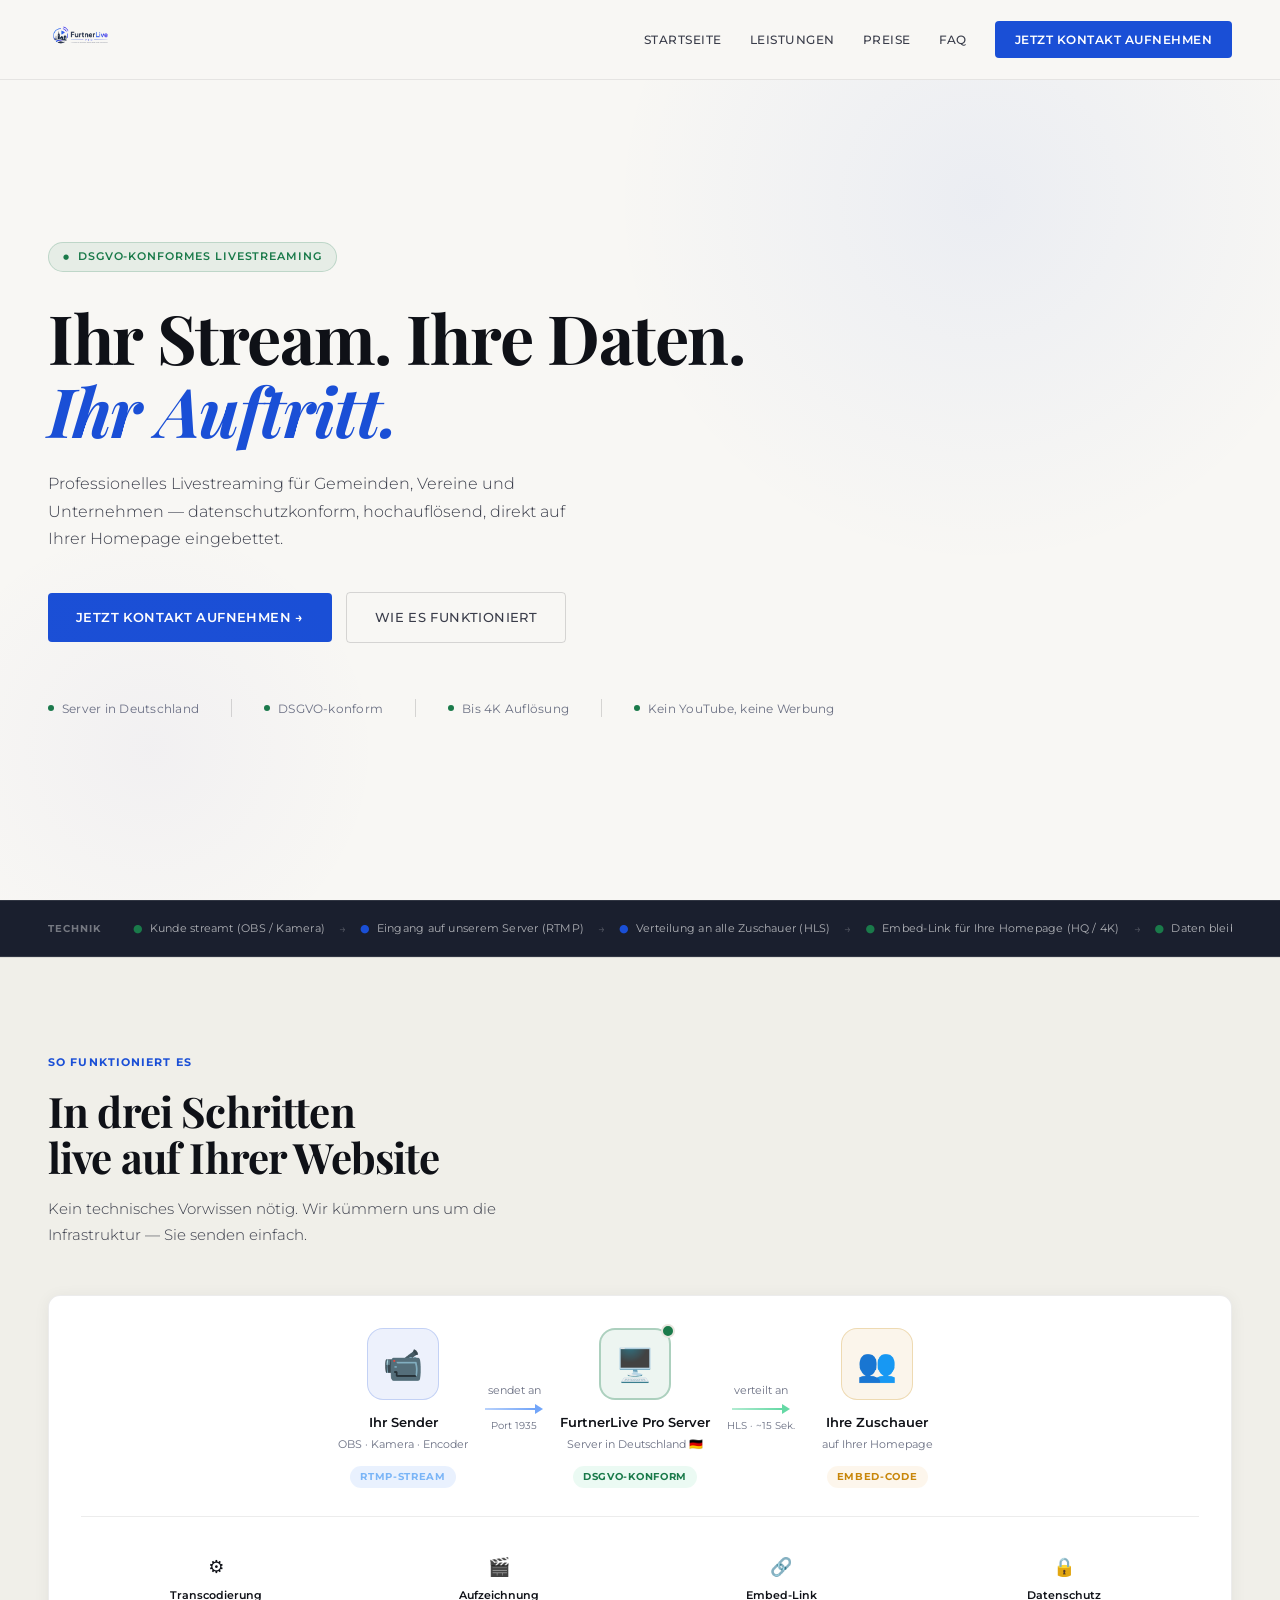
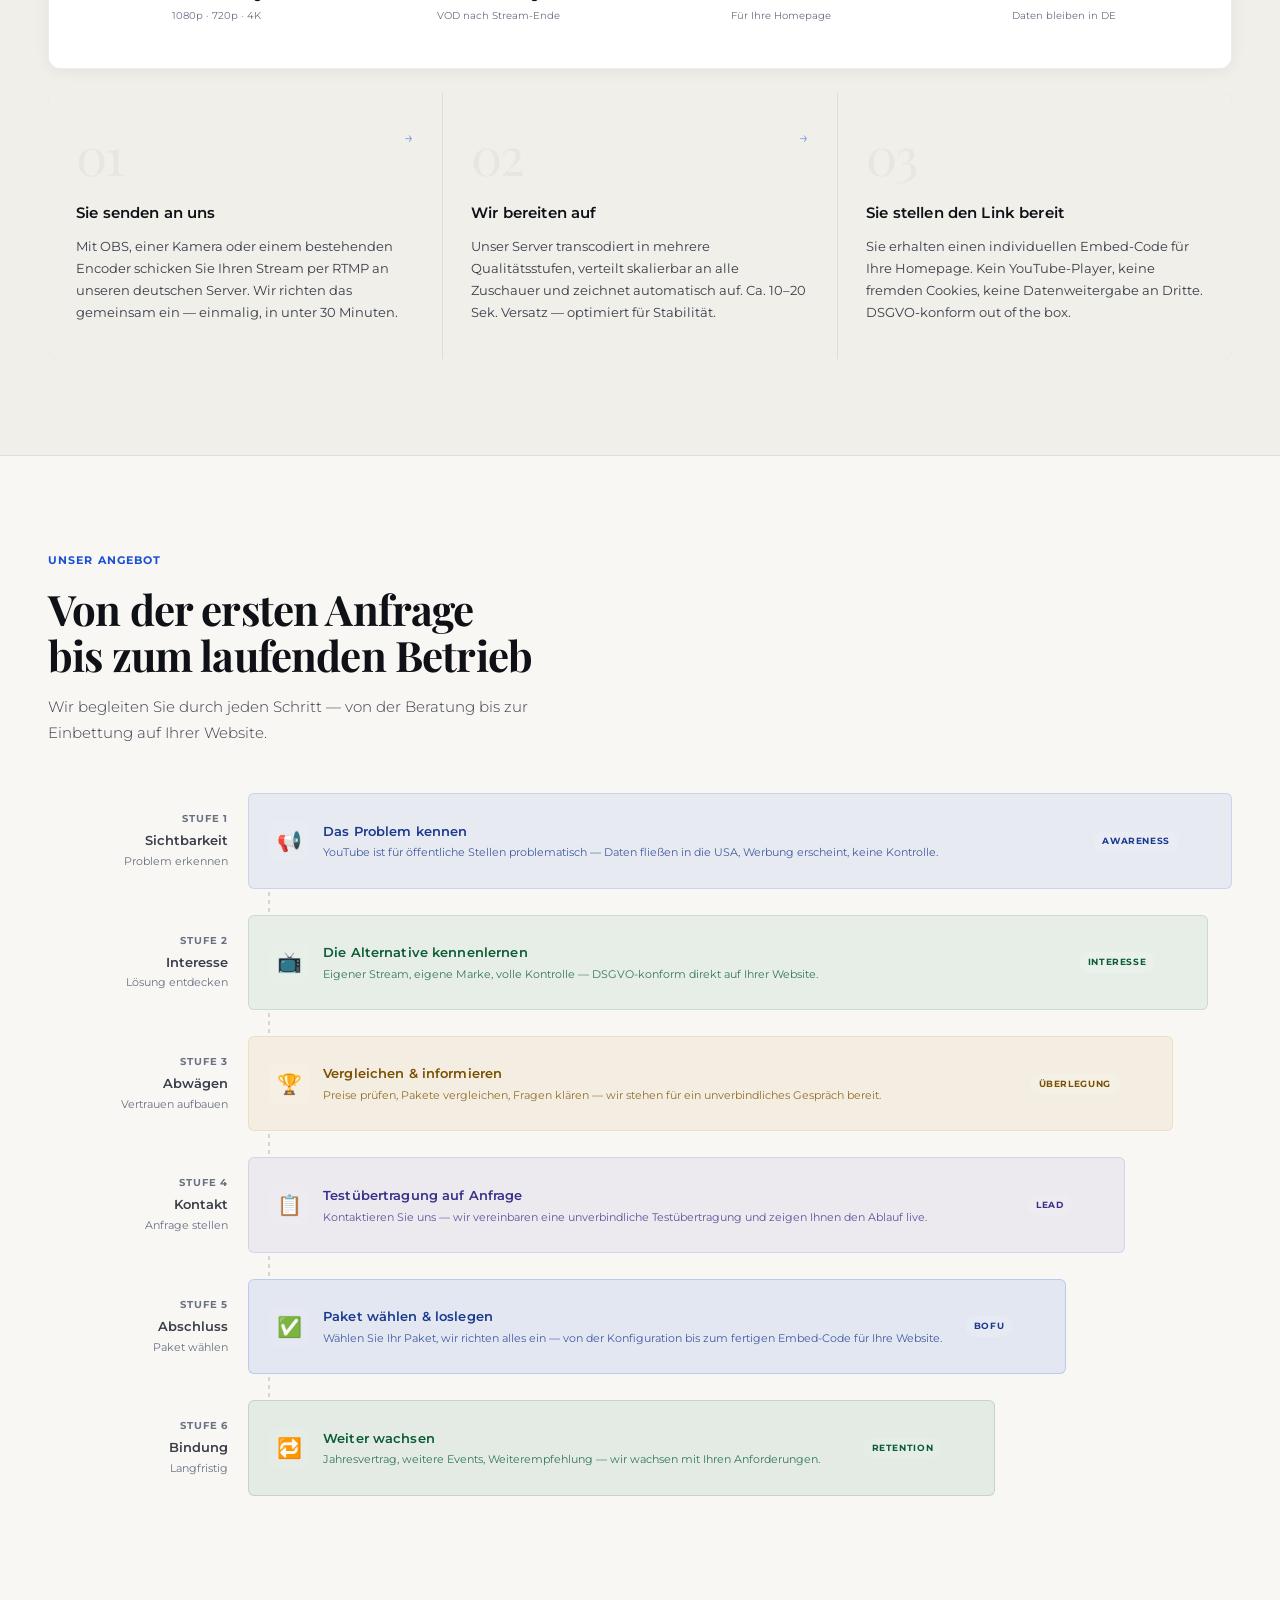
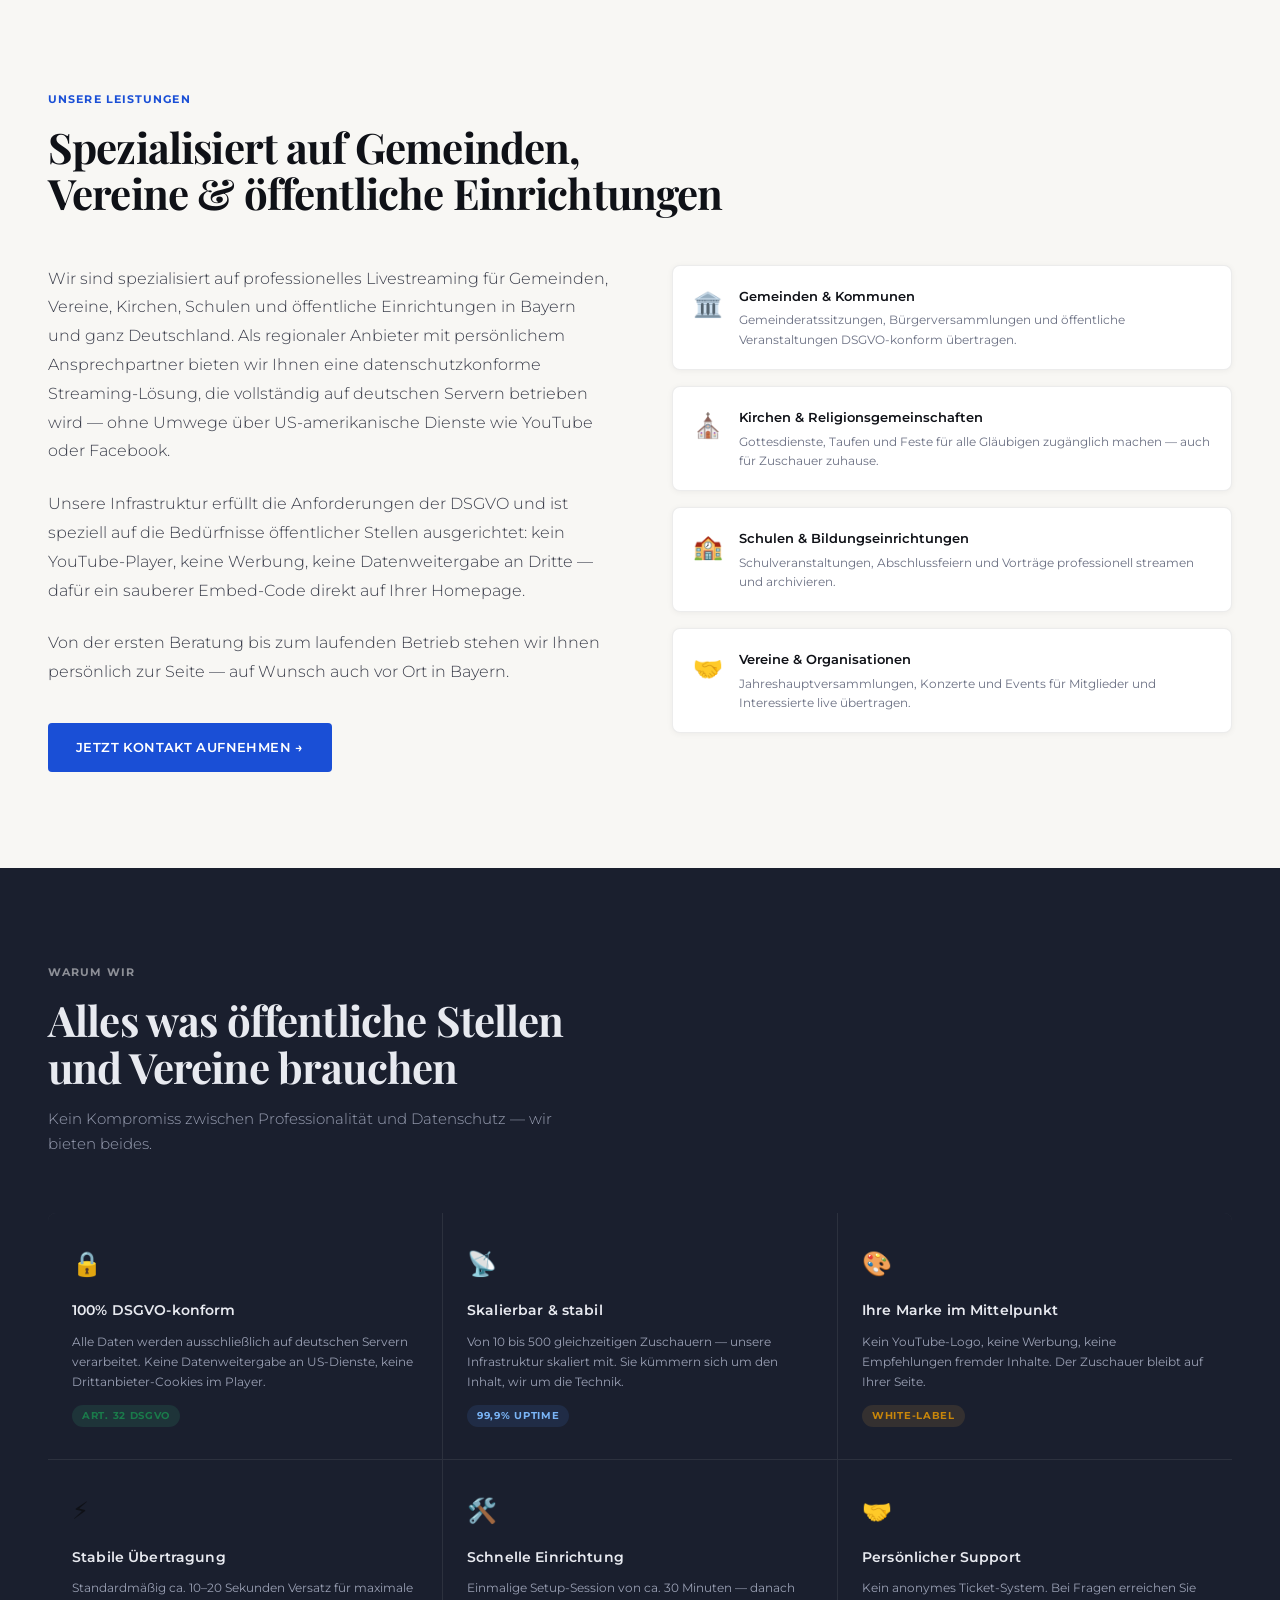
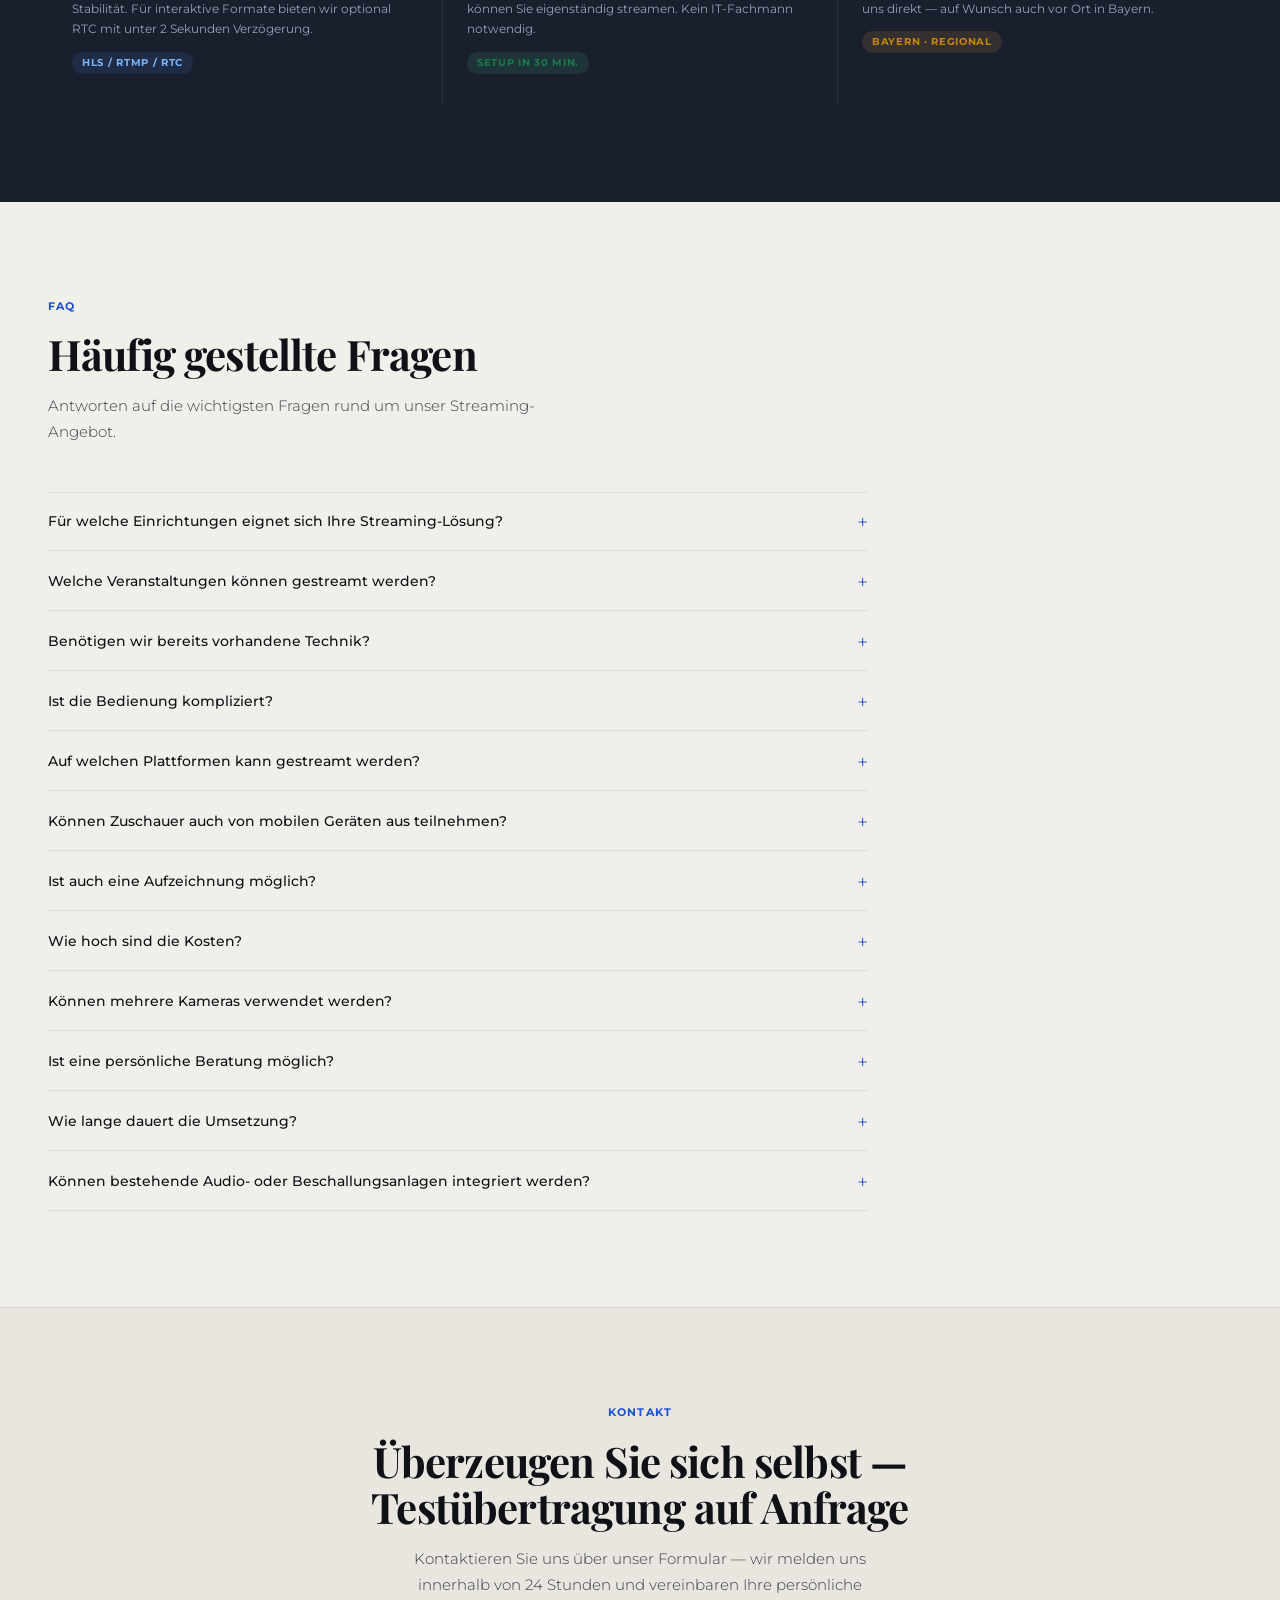
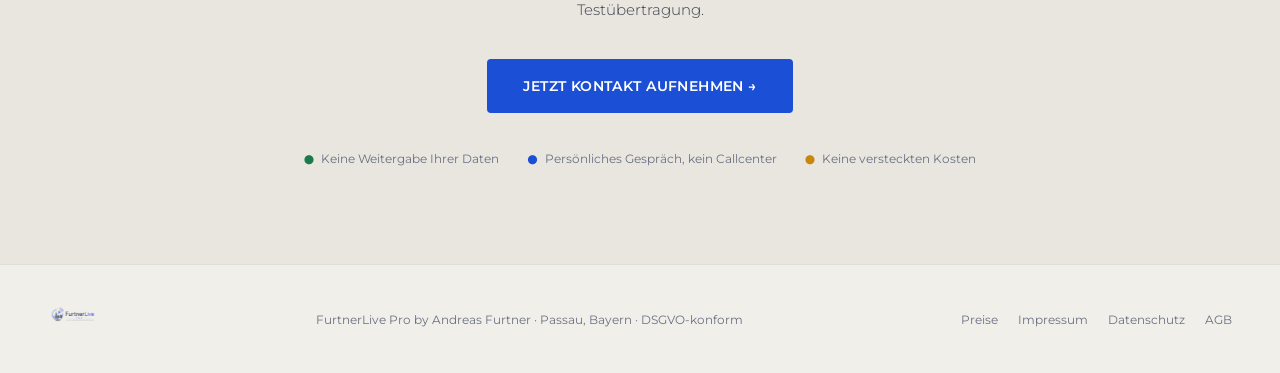
==== commit a5de3bf9: "Preise-Link im Footer ergänzen" ====
--- a/index.html
+++ b/index.html
@@ -462,6 +462,7 @@
   <a href="#top" class="footer-logo"><img src="assets/logo.png" alt="FurtnerLive Pro"></a>
   <div class="footer-center" style="font-size:12px; color:var(--text3);">FurtnerLive Pro by Andreas Furtner · Passau, Bayern · DSGVO-konform</div>
   <div class="footer-links">
+    <a href="pages/pricing.html">Preise</a>
     <a href="pages/impressum.html">Impressum</a>
     <a href="pages/datenschutz.html">Datenschutz</a>
     <a href="pages/agb.html">AGB</a>
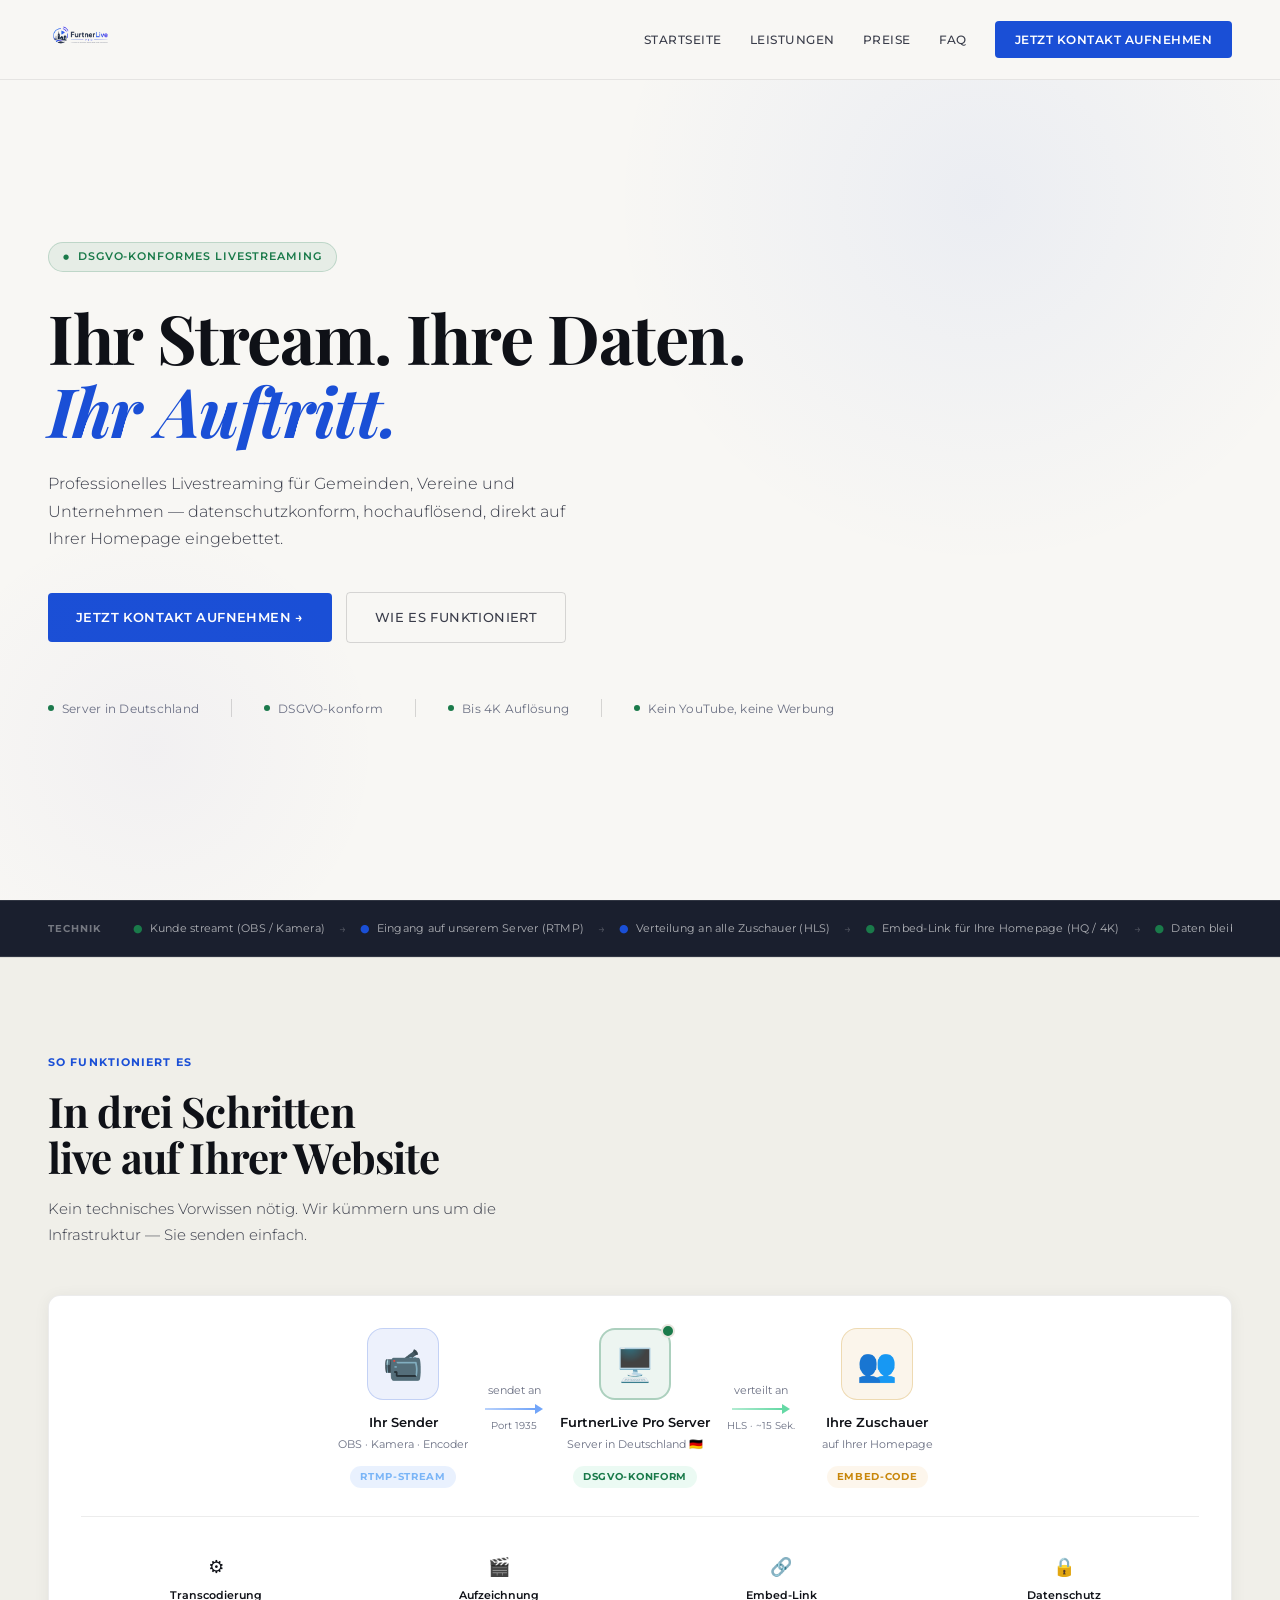
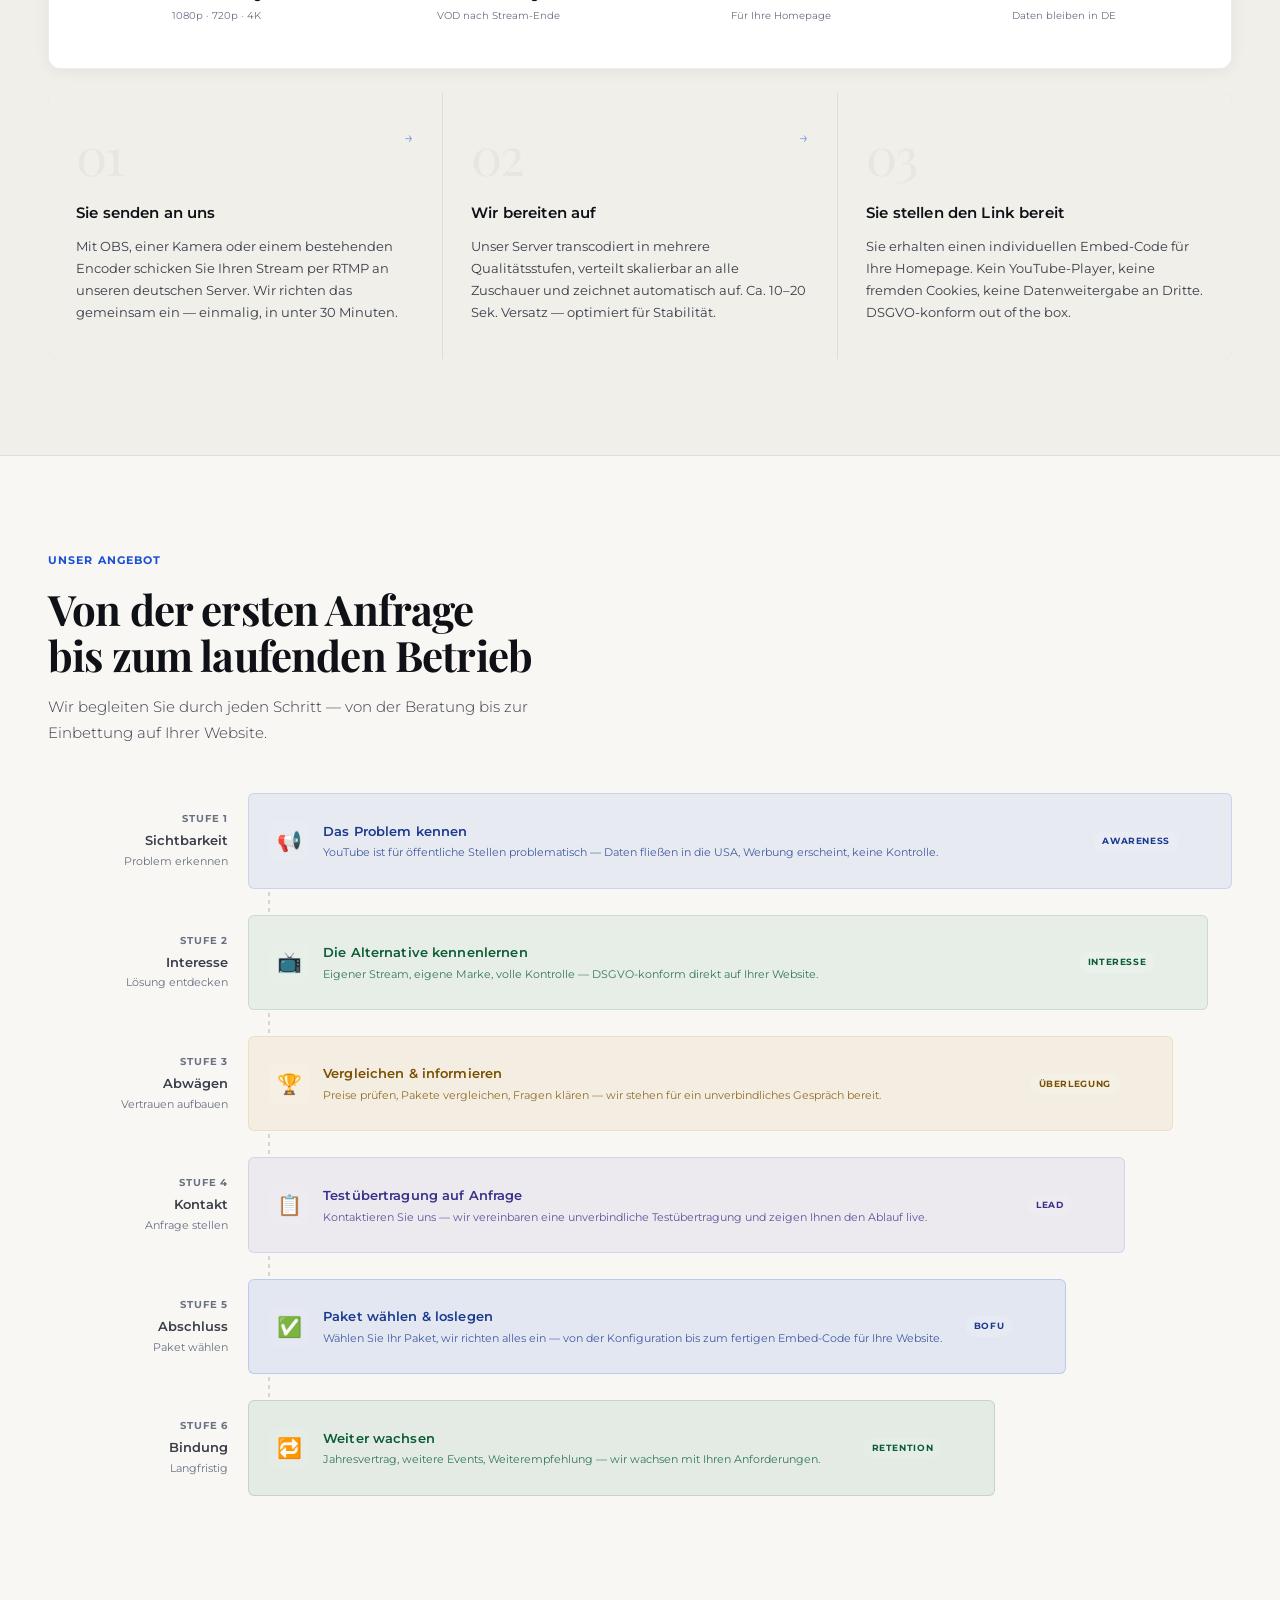
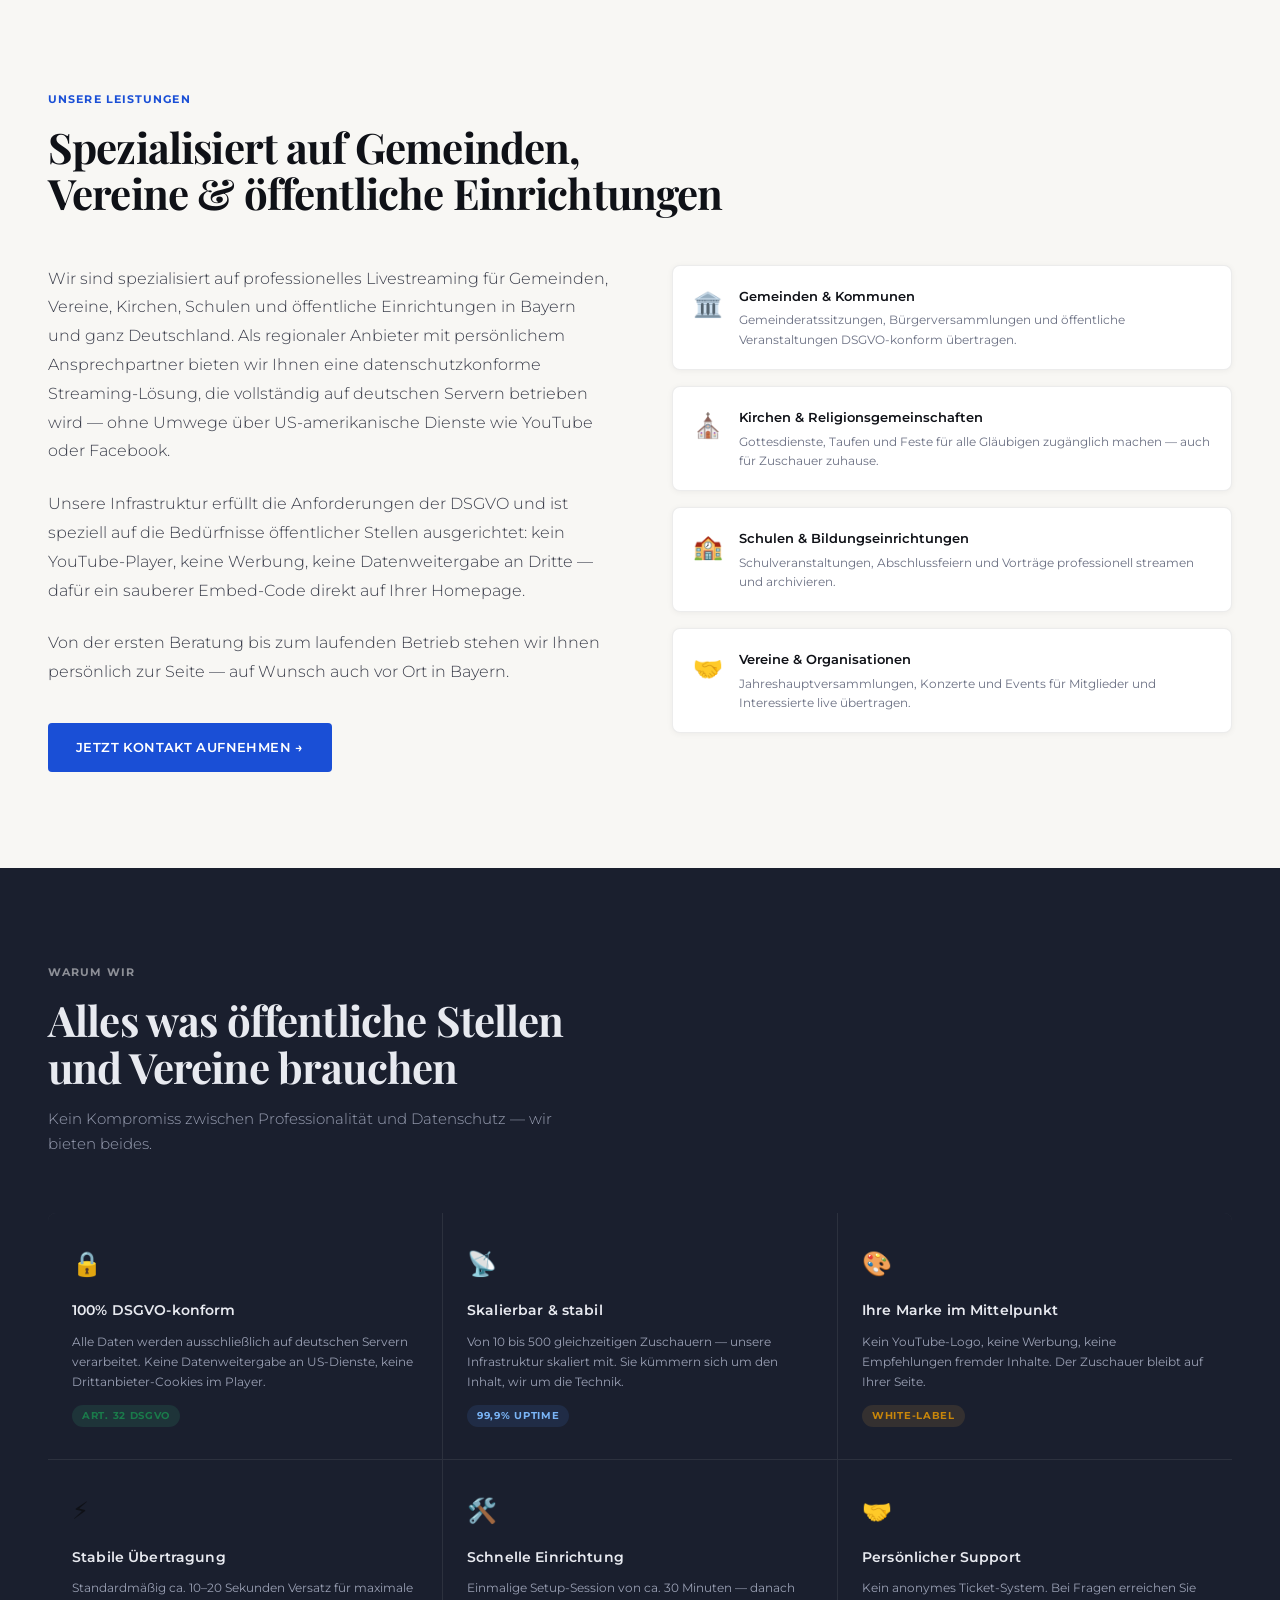
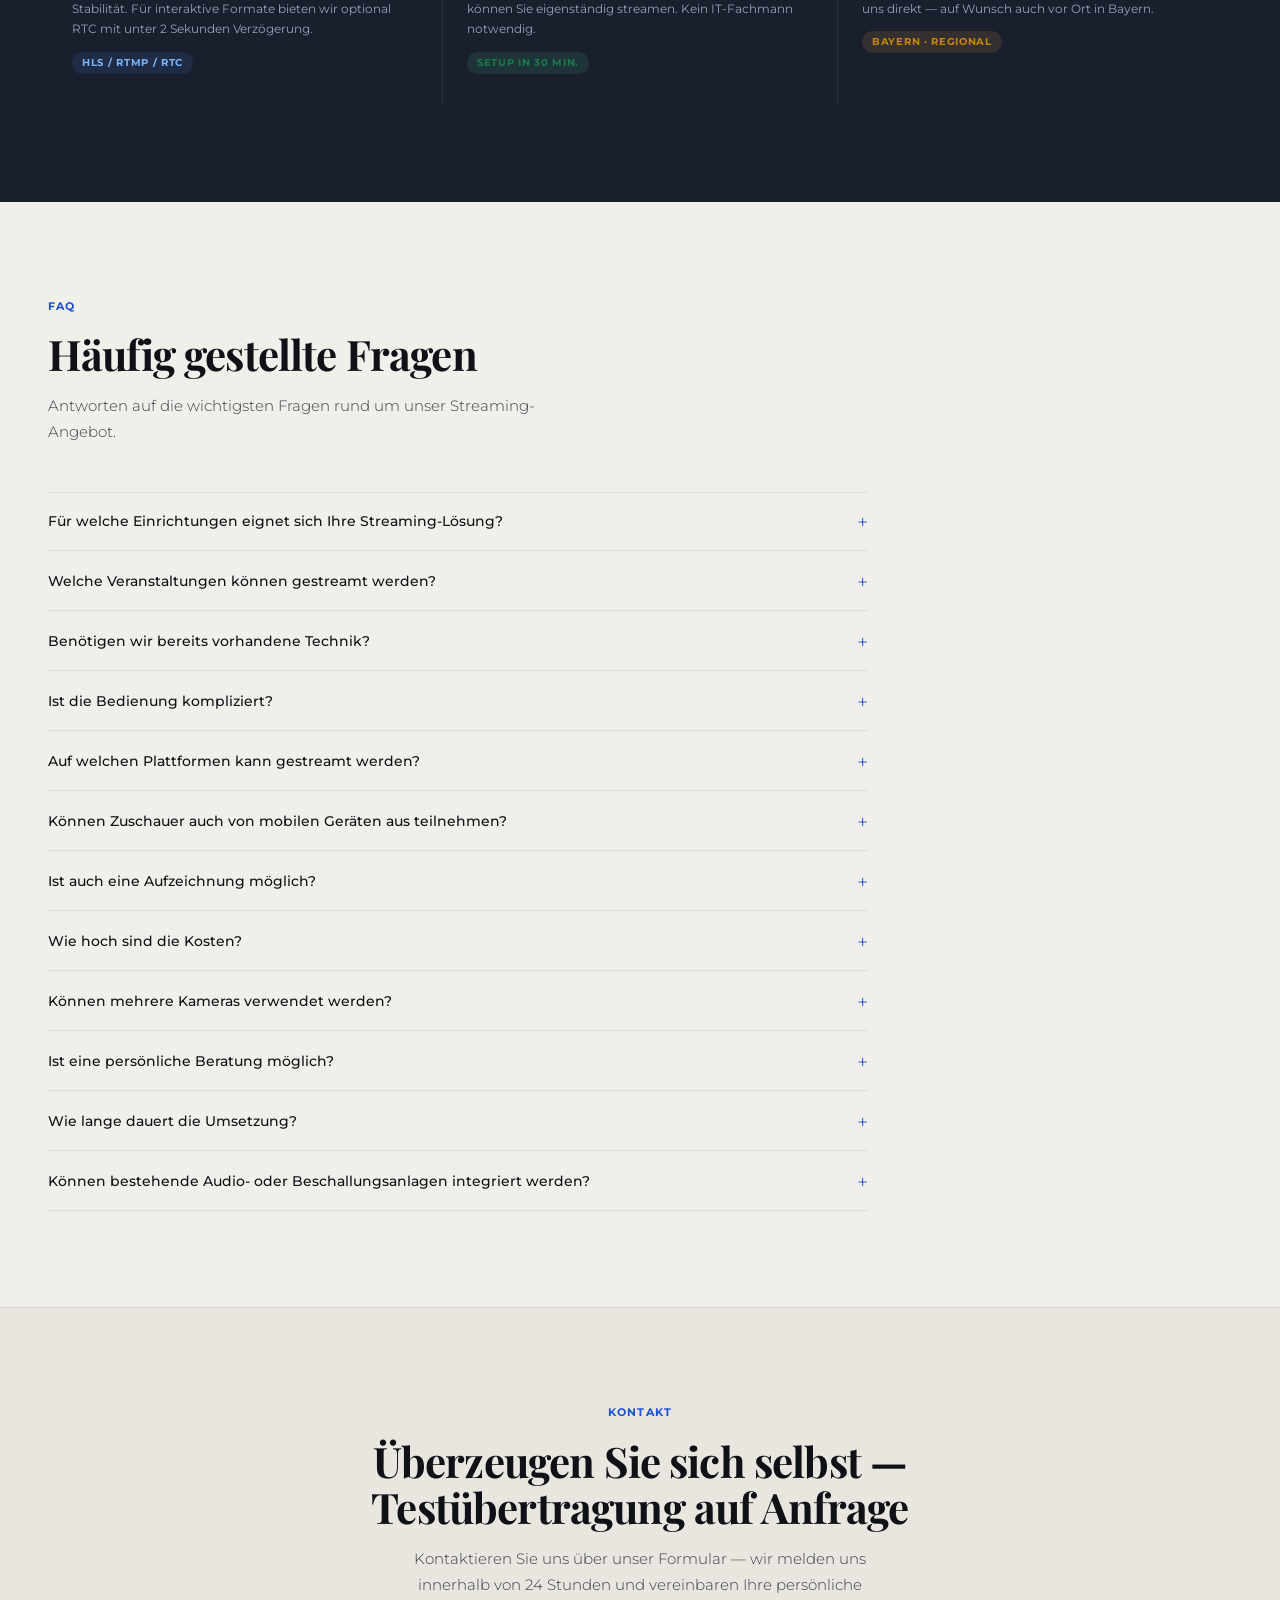
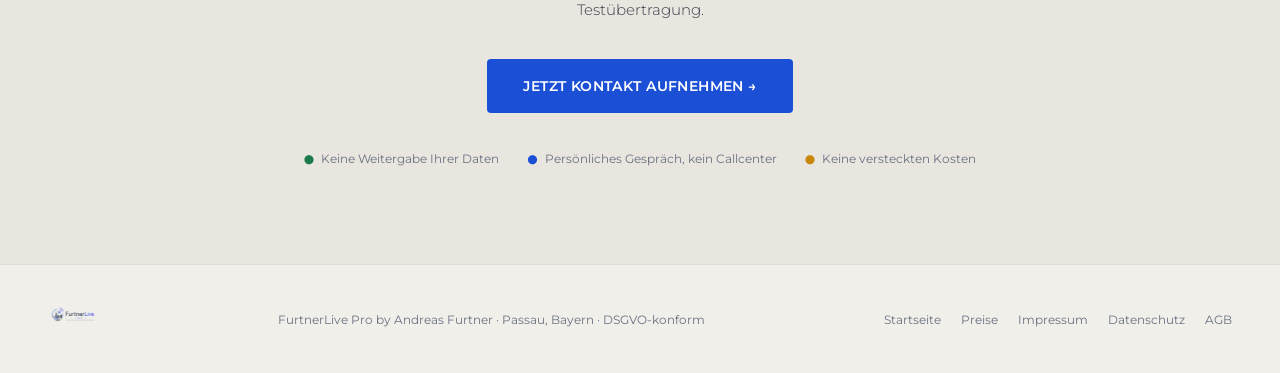
==== commit 41042ccd: "Startseite-Link im Footer ergänzen" ====
--- a/index.html
+++ b/index.html
@@ -462,6 +462,7 @@
   <a href="#top" class="footer-logo"><img src="assets/logo.png" alt="FurtnerLive Pro"></a>
   <div class="footer-center" style="font-size:12px; color:var(--text3);">FurtnerLive Pro by Andreas Furtner · Passau, Bayern · DSGVO-konform</div>
   <div class="footer-links">
+    <a href="index.html">Startseite</a>
     <a href="pages/pricing.html">Preise</a>
     <a href="pages/impressum.html">Impressum</a>
     <a href="pages/datenschutz.html">Datenschutz</a>
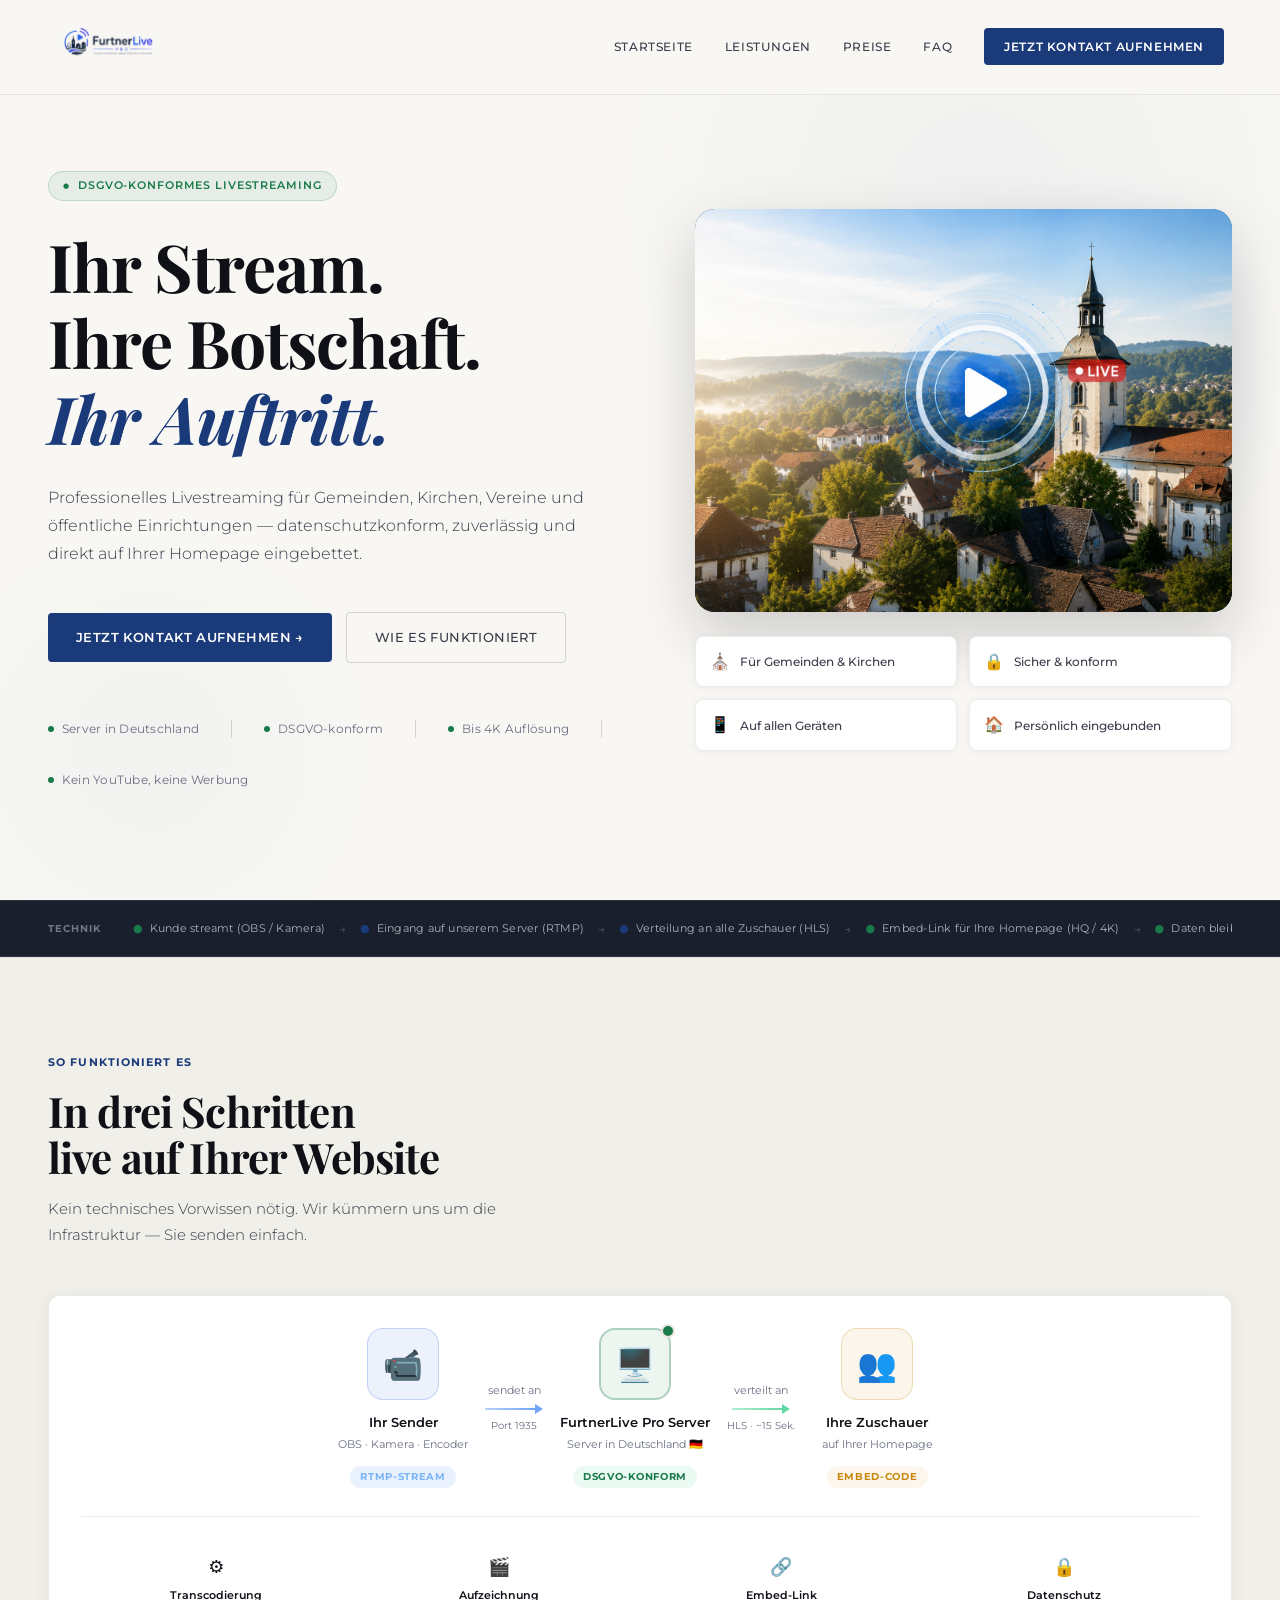
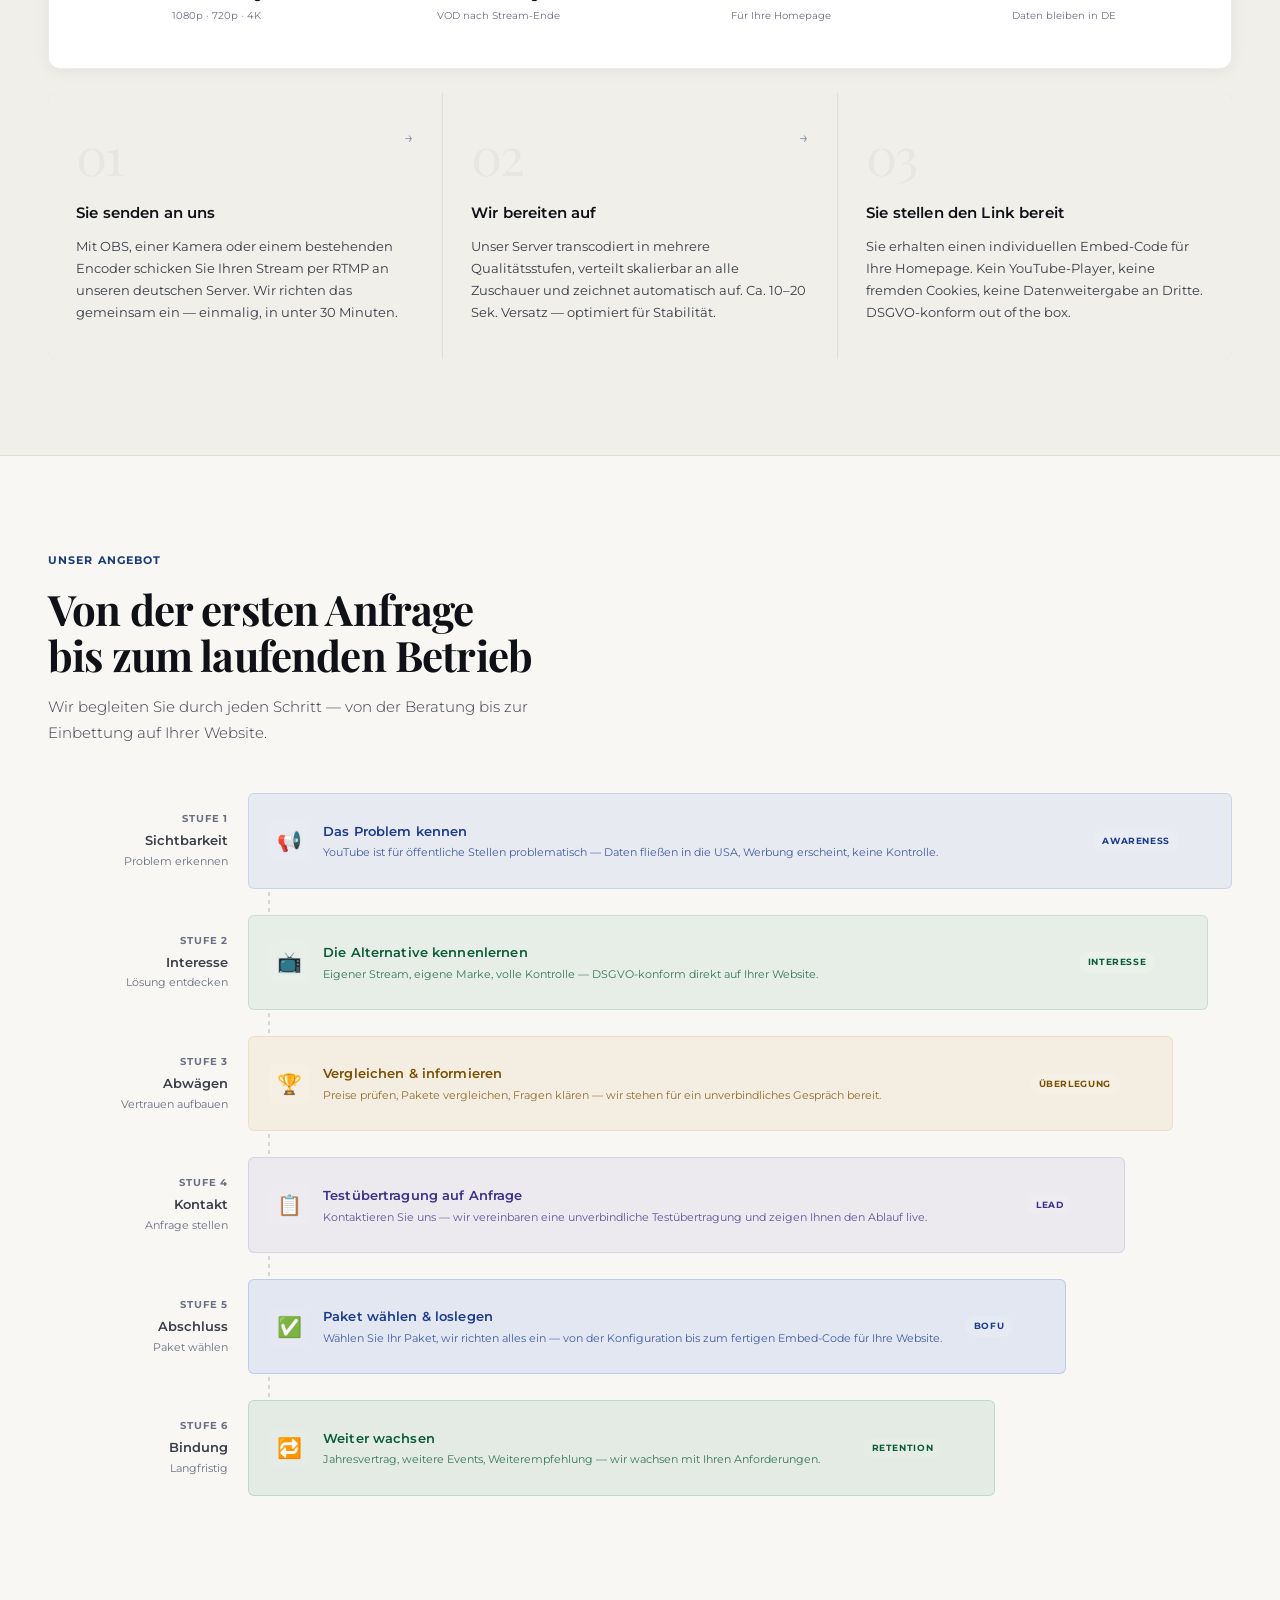
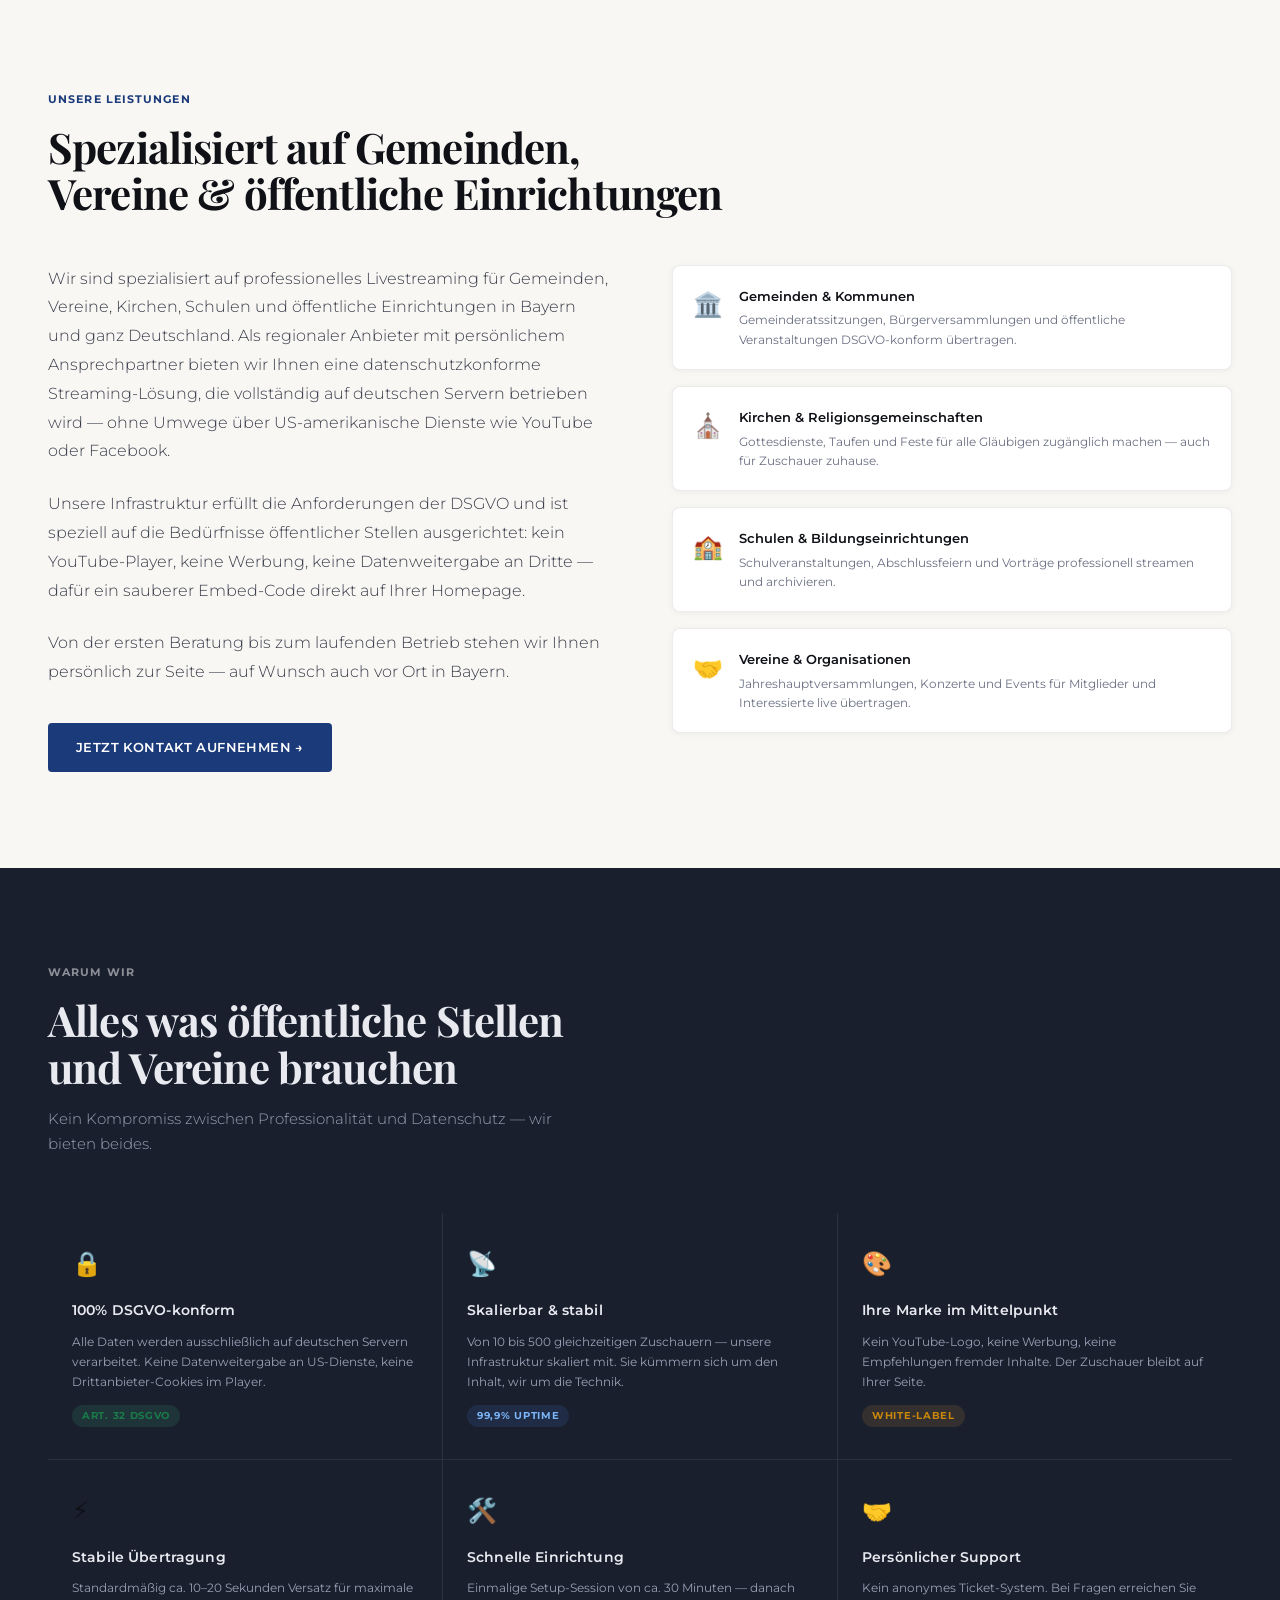
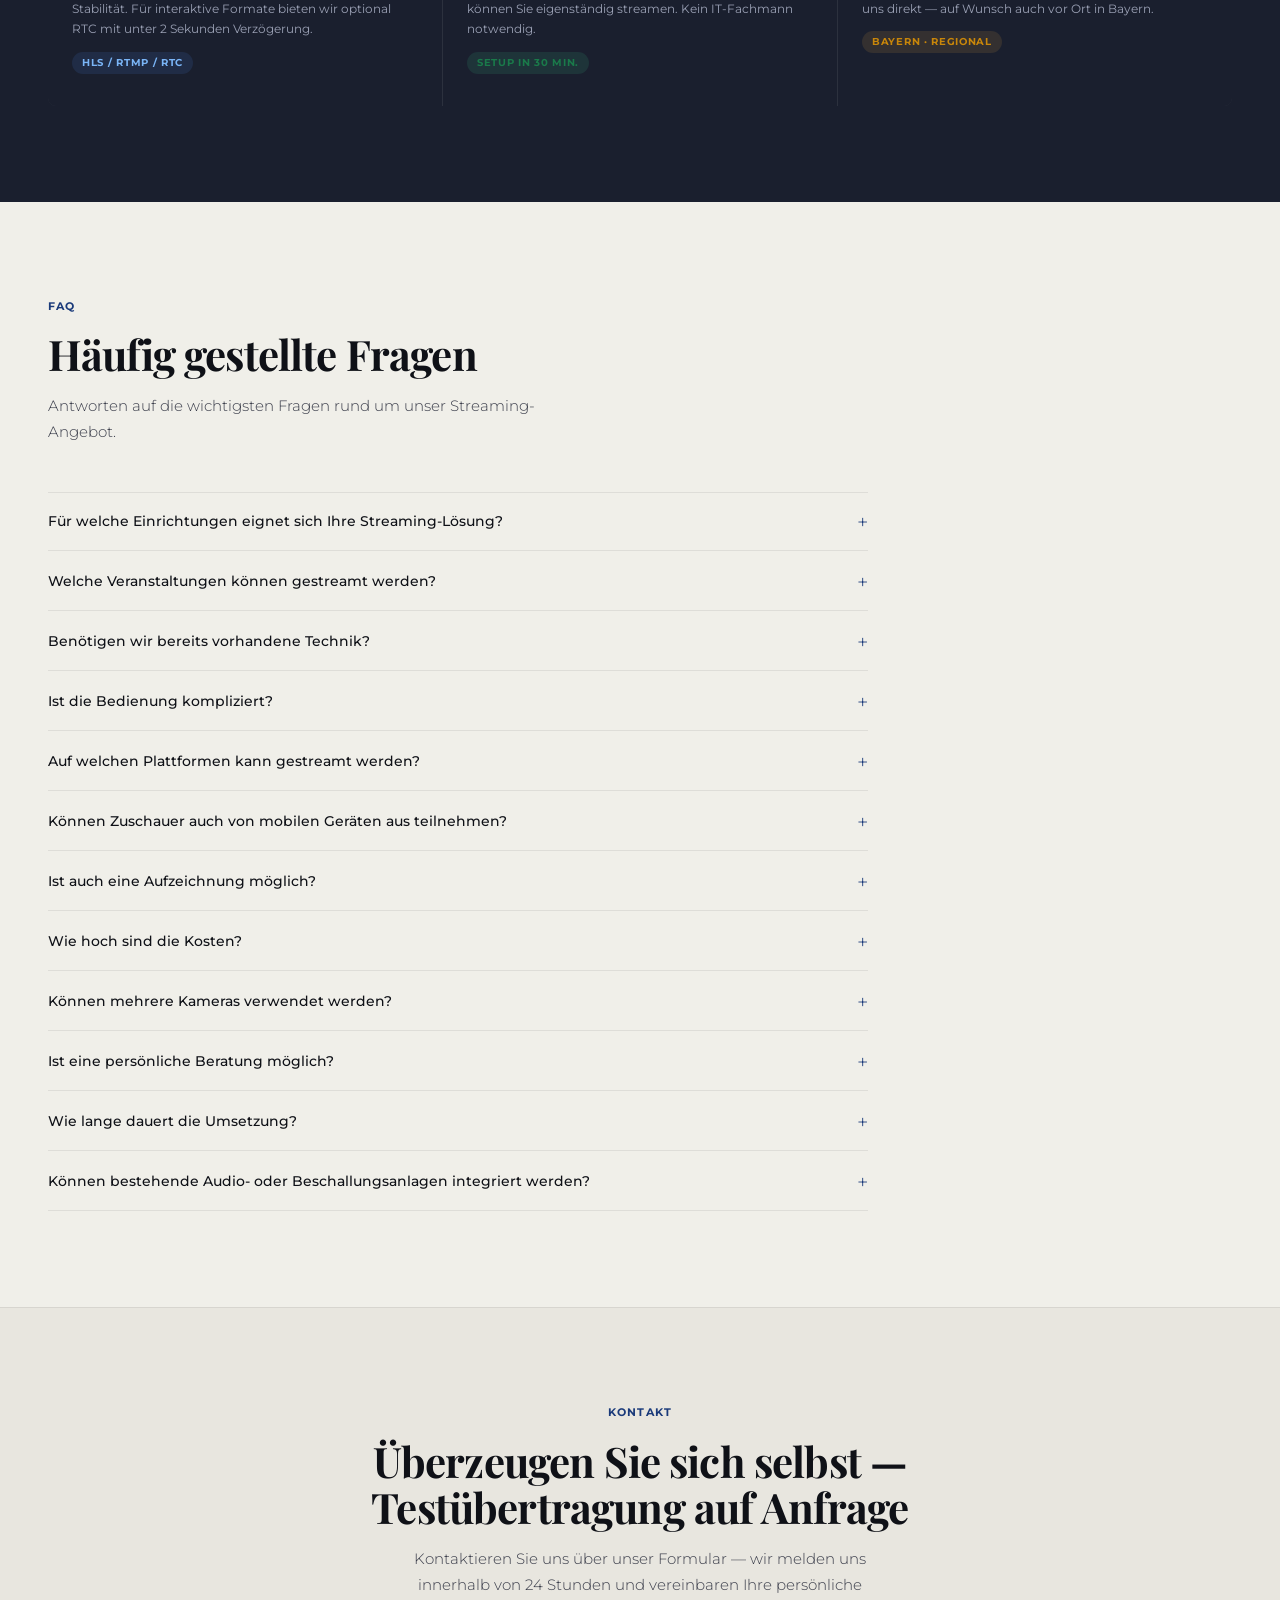
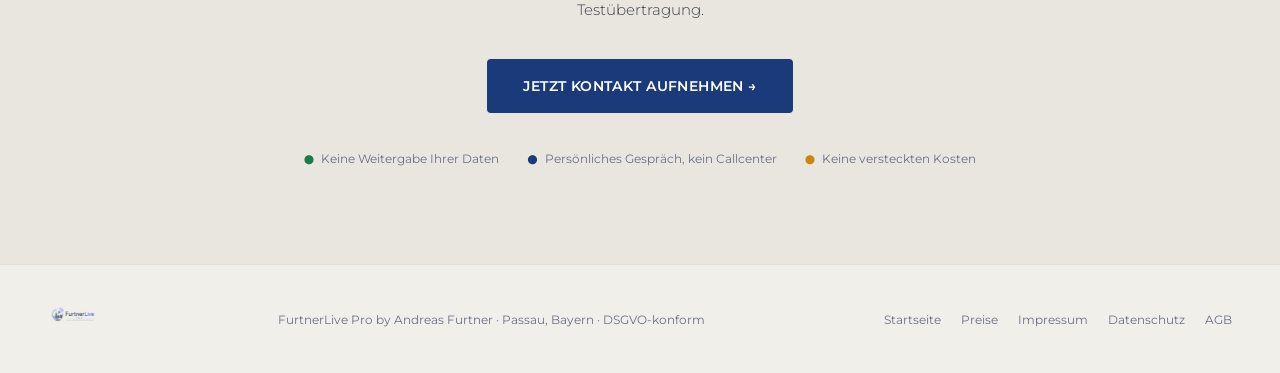
==== commit fdca6f7a: "Hero-Layout an Referenzdesign anpassen: zweispaltig mit Live-Bild, Feature-Kacheln" ====
--- a/index.html
+++ b/index.html
@@ -26,21 +26,37 @@
 
 <!-- HERO -->
 <section class="hero">
-  <div class="hero-tag">DSGVO-konformes Livestreaming</div>
-  <h1>Ihr Stream. Ihre Daten.<br><em>Ihr Auftritt.</em></h1>
-  <p class="hero-sub">Professionelles Livestreaming für Gemeinden, Vereine und Unternehmen — datenschutzkonform, hochauflösend, direkt auf Ihrer Homepage eingebettet.</p>
-  <div class="hero-actions">
-    <a href="pages/kontakt.html" class="btn-primary">Jetzt Kontakt aufnehmen →</a>
-    <a href="#how" class="btn-ghost">Wie es funktioniert</a>
-  </div>
-  <div class="hero-trust">
-    <div class="trust-item"><div class="trust-dot"></div><span>Server in Deutschland</span></div>
-    <div class="trust-divider"></div>
-    <div class="trust-item"><div class="trust-dot"></div><span>DSGVO-konform</span></div>
-    <div class="trust-divider"></div>
-    <div class="trust-item"><div class="trust-dot"></div><span>Bis 4K Auflösung</span></div>
-    <div class="trust-divider"></div>
-    <div class="trust-item"><div class="trust-dot"></div><span>Kein YouTube, keine Werbung</span></div>
+  <div class="hero-grid">
+    <div class="hero-col-text">
+      <div class="hero-tag">DSGVO-konformes Livestreaming</div>
+      <h1>Ihr Stream.<br>Ihre Botschaft.<br><em>Ihr Auftritt.</em></h1>
+      <p class="hero-sub">Professionelles Livestreaming für Gemeinden, Kirchen, Vereine und öffentliche Einrichtungen — datenschutzkonform, zuverlässig und direkt auf Ihrer Homepage eingebettet.</p>
+      <div class="hero-actions">
+        <a href="pages/kontakt.html" class="btn-primary">Jetzt Kontakt aufnehmen →</a>
+        <a href="#how" class="btn-ghost">Wie es funktioniert</a>
+      </div>
+      <div class="hero-trust">
+        <div class="trust-item"><div class="trust-dot"></div><span>Server in Deutschland</span></div>
+        <div class="trust-divider"></div>
+        <div class="trust-item"><div class="trust-dot"></div><span>DSGVO-konform</span></div>
+        <div class="trust-divider"></div>
+        <div class="trust-item"><div class="trust-dot"></div><span>Bis 4K Auflösung</span></div>
+        <div class="trust-divider"></div>
+        <div class="trust-item"><div class="trust-dot"></div><span>Kein YouTube, keine Werbung</span></div>
+      </div>
+    </div>
+    <div class="hero-col-media">
+      <div class="hero-media-blob"></div>
+      <div class="hero-media-frame">
+        <img src="assets/hero.png" alt="Live-Übertragung Beispiel">
+      </div>
+      <div class="hero-feature-row">
+        <div class="hero-feature"><span class="hero-feature-ico">⛪</span>Für Gemeinden &amp; Kirchen</div>
+        <div class="hero-feature"><span class="hero-feature-ico">🔒</span>Sicher &amp; konform</div>
+        <div class="hero-feature"><span class="hero-feature-ico">📱</span>Auf allen Geräten</div>
+        <div class="hero-feature"><span class="hero-feature-ico">🏠</span>Persönlich eingebunden</div>
+      </div>
+    </div>
   </div>
 </section>
 
--- a/css/style.css
+++ b/css/style.css
@@ -5,8 +5,8 @@
   --dark2: #f0efe9;
   --dark3: #e8e6df;
   --dark4: #dddbd2;
-  --accent: #1a4fd6;
-  --accent2: #534AB7;
+  --accent: #1a3a7a;
+  --accent2: #2d4373;
   --gold: #c8860a;
   --green: #1a7a4a;
   --text: #0f1117;
@@ -25,15 +25,15 @@
 nav {
   position: fixed; top: 0; left: 0; right: 0; z-index: 100;
   display: flex; align-items: center; justify-content: space-between;
-  padding: 10px 48px;
-  background: rgba(248,247,244,.96);
+  padding: 14px 56px;
+  background: rgba(248,247,244,.97);
   backdrop-filter: blur(12px);
   border-bottom: 1px solid var(--border);
-  min-height: 80px;
-}
-.logo img { height: 36px; }
-.nav-links { display: flex; gap: 28px; align-items: center; }
-.nav-links a { font-size: 12px; font-weight: 500; color: var(--text2); text-decoration: none; letter-spacing: .04em; text-transform: uppercase; transition: color .2s; }
+  min-height: 92px;
+}
+.logo img { height: 58px; }
+.nav-links { display: flex; gap: 32px; align-items: center; }
+.nav-links a { font-size: 12px; font-weight: 500; color: var(--text2); text-decoration: none; letter-spacing: .05em; text-transform: uppercase; transition: color .2s; }
 .nav-links a:hover { color: var(--text); }
 .btn-nav {
   background: var(--accent); color: #fff !important;
@@ -56,14 +56,14 @@
   content: '';
   position: absolute; top: -200px; right: -100px;
   width: 800px; height: 800px;
-  background: radial-gradient(circle, rgba(26,79,214,.06) 0%, transparent 65%);
+  background: radial-gradient(circle, rgba(26,58,122,.04) 0%, transparent 65%);
   pointer-events: none;
 }
 .hero::after {
   content: '';
   position: absolute; bottom: -100px; left: -100px;
   width: 500px; height: 500px;
-  background: radial-gradient(circle, rgba(83,74,183,.04) 0%, transparent 65%);
+  background: radial-gradient(circle, rgba(45,67,115,.03) 0%, transparent 65%);
   pointer-events: none;
 }
 .hero-tag {
@@ -77,12 +77,12 @@
 @keyframes blink { 0%,100%{opacity:1} 50%{opacity:.2} }
 h1 {
   font-family: var(--serif);
-  font-size: clamp(38px, 5.5vw, 68px);
-  line-height: 1.08; letter-spacing: -.02em;
-  color: var(--text); max-width: 780px; margin-bottom: 24px;
+  font-size: clamp(38px, 5.5vw, 66px);
+  line-height: 1.15; letter-spacing: -.015em;
+  color: var(--text); max-width: 780px; margin-bottom: 28px;
 }
 h1 em { font-style: italic; color: var(--accent); }
-.hero-sub { font-size: 16px; font-weight: 300; color: var(--text2); max-width: 520px; line-height: 1.7; margin-bottom: 40px; }
+.hero-sub { font-size: 16px; font-weight: 300; color: var(--text2); max-width: 540px; line-height: 1.75; margin-bottom: 44px; }
 .hero-actions { display: flex; gap: 14px; flex-wrap: wrap; align-items: center; }
 .btn-primary {
   display: inline-flex; align-items: center; gap: 8px;
@@ -107,6 +107,51 @@
 .trust-item { display: flex; align-items: center; gap: 8px; font-size: 12px; color: var(--text3); letter-spacing: .02em; }
 .trust-dot { width: 6px; height: 6px; border-radius: 50%; background: var(--green); }
 .trust-divider { width: 1px; height: 18px; background: var(--border2); }
+
+.hero-grid { display: grid; grid-template-columns: 1.1fr 1fr; gap: 56px; align-items: center; }
+.hero-col-text h1 { max-width: 560px; }
+.hero-col-media { position: relative; }
+.hero-media-blob {
+  position: absolute; top: -40px; right: -60px; width: 420px; height: 420px;
+  background: radial-gradient(circle, rgba(26,58,122,.10) 0%, transparent 70%);
+  border-radius: 50%; pointer-events: none; z-index: 0;
+}
+.hero-media-frame {
+  position: relative; z-index: 1;
+  aspect-ratio: 4/3; border-radius: 20px; overflow: hidden;
+  background: linear-gradient(135deg, var(--accent) 0%, var(--accent2) 100%);
+  box-shadow: 0 24px 60px rgba(15,17,23,.18);
+  display: flex; align-items: center; justify-content: center;
+}
+.hero-media-frame img { width: 100%; height: 100%; object-fit: cover; display: block; }
+.hero-media-frame.no-image img { display: none; }
+.hero-live-badge {
+  position: absolute; top: 16px; right: 16px; z-index: 2;
+  display: flex; align-items: center; gap: 6px;
+  background: rgba(15,17,23,.55); color: #fff;
+  font-size: 11px; font-weight: 700; letter-spacing: .06em;
+  padding: 5px 12px; border-radius: 20px; backdrop-filter: blur(4px);
+}
+.hero-live-badge .dot { width: 6px; height: 6px; border-radius: 50%; background: #e23b3b; animation: blink 1.6s ease-in-out infinite; }
+.hero-play-btn {
+  position: absolute; top: 50%; left: 50%; transform: translate(-50%,-50%); z-index: 2;
+  width: 72px; height: 72px; border-radius: 50%; border: none; cursor: pointer;
+  background: rgba(255,255,255,.95); color: var(--accent);
+  font-size: 22px; display: flex; align-items: center; justify-content: center;
+  box-shadow: 0 8px 24px rgba(0,0,0,.25); transition: transform .2s;
+}
+.hero-play-btn:hover { transform: translate(-50%,-50%) scale(1.06); }
+.hero-feature-row { display: grid; grid-template-columns: 1fr 1fr; gap: 12px; margin-top: 24px; position: relative; z-index: 1; }
+.hero-feature {
+  display: flex; align-items: center; gap: 10px; font-size: 12px; font-weight: 500; color: var(--text2);
+  background: #fff; border: 1px solid var(--border); border-radius: 8px; padding: 12px 14px;
+  box-shadow: 0 1px 8px rgba(0,0,0,.05);
+}
+.hero-feature-ico { font-size: 16px; }
+@media (max-width: 900px) {
+  .hero-grid { grid-template-columns: 1fr; }
+  .hero-col-media { margin-top: 32px; }
+}
 
 /* TECH STRIP */
 .tech-strip {
